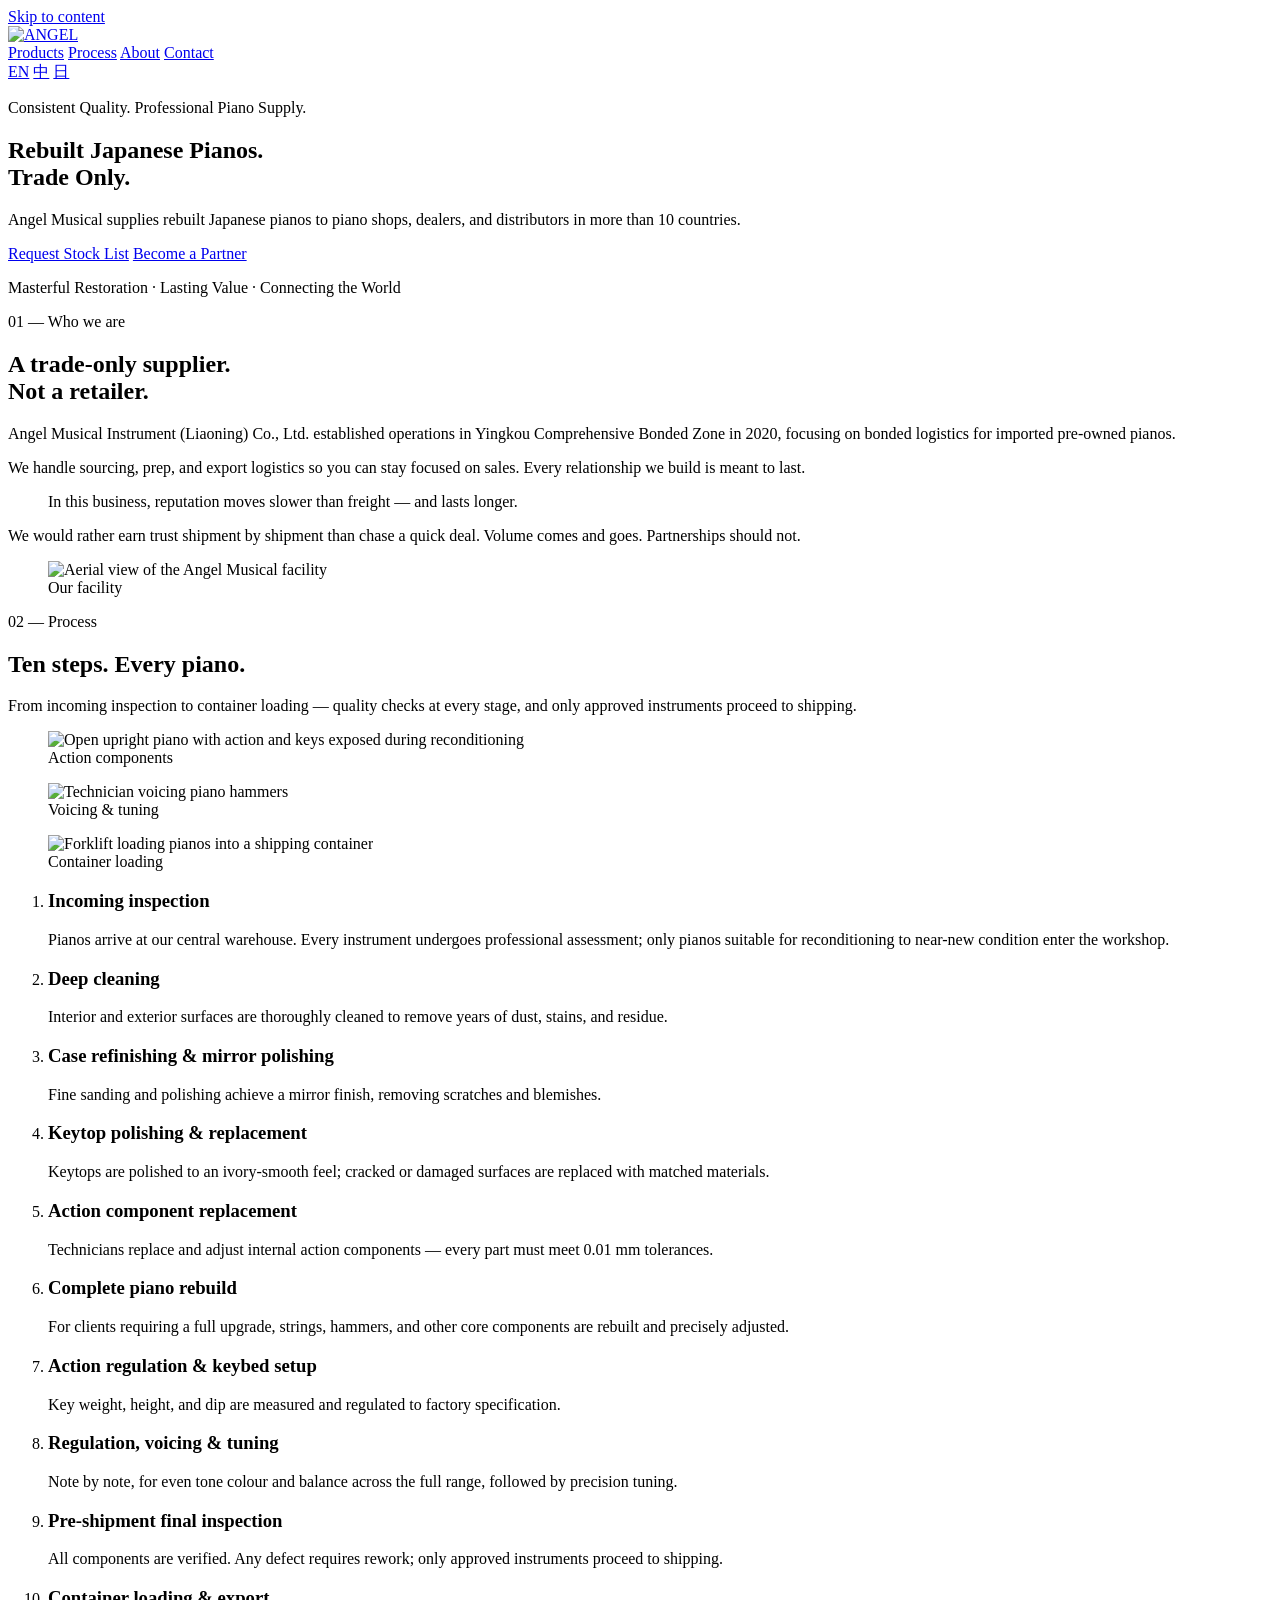
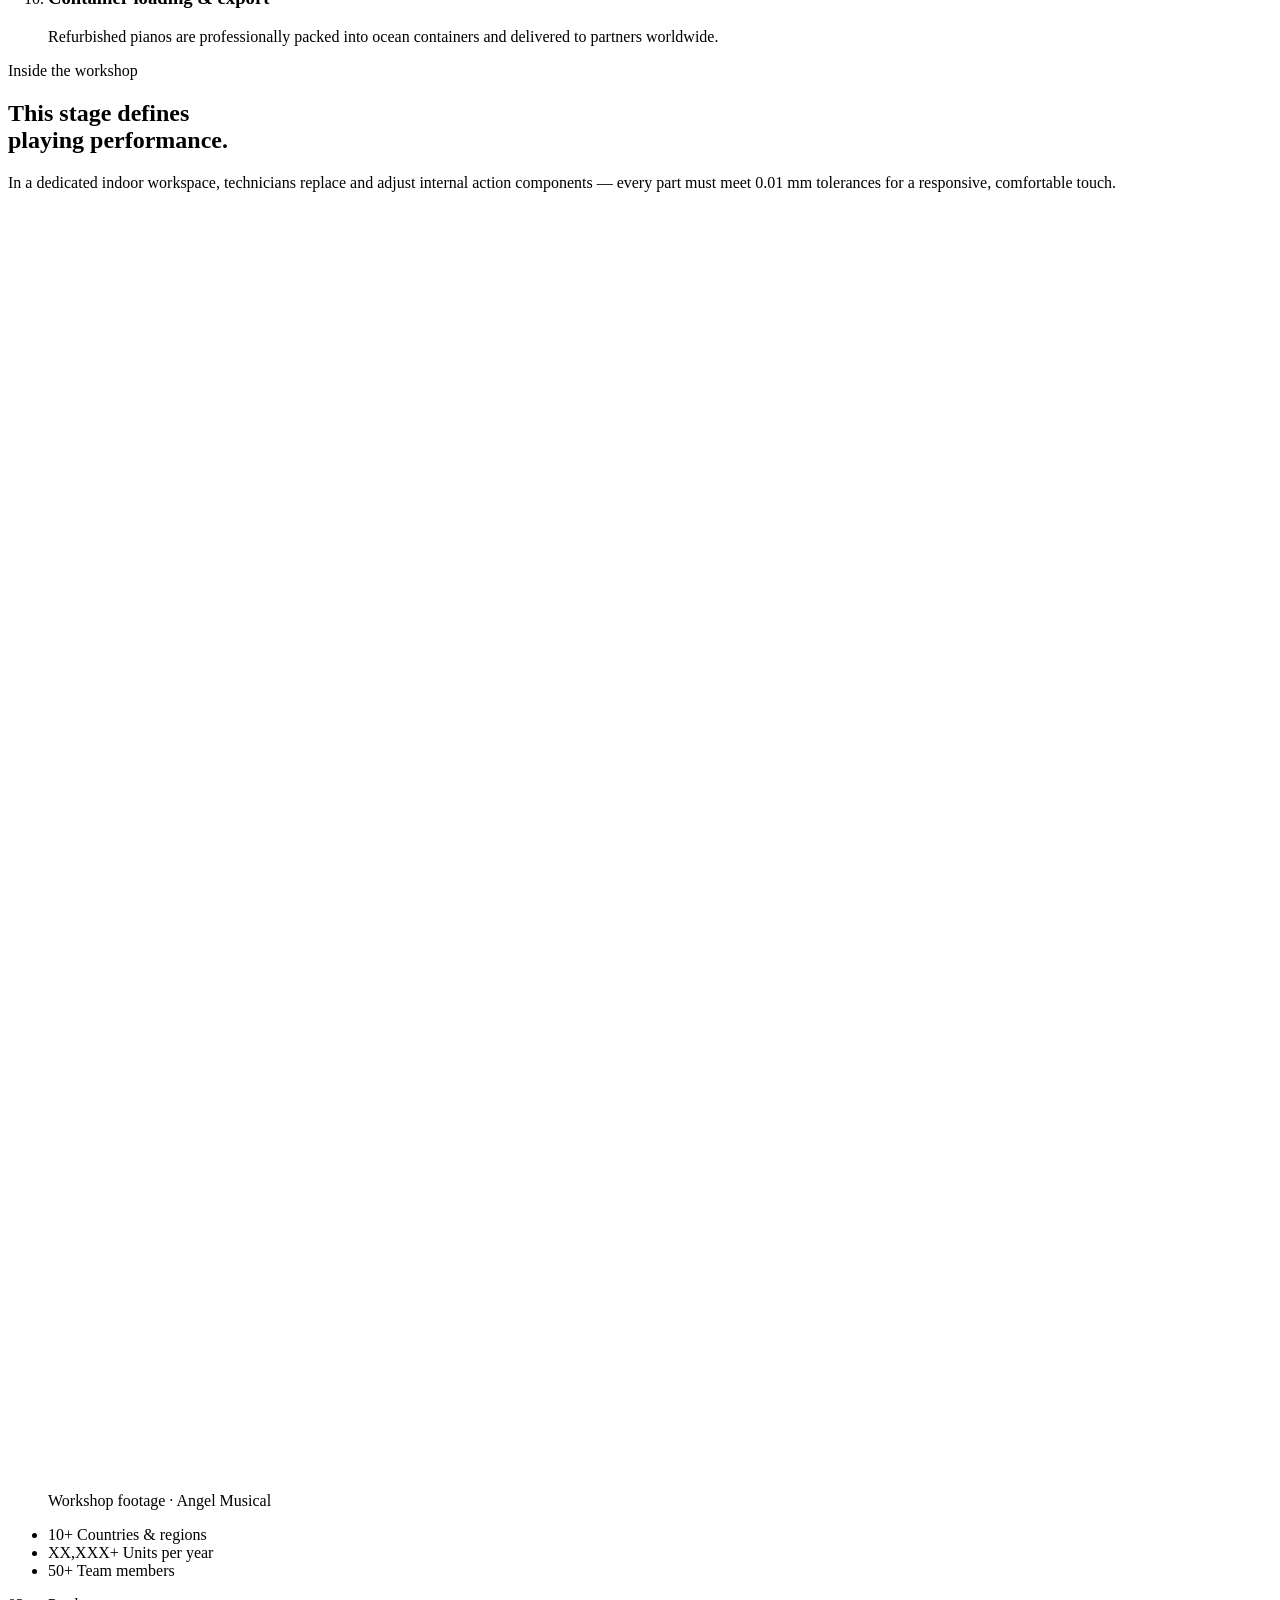
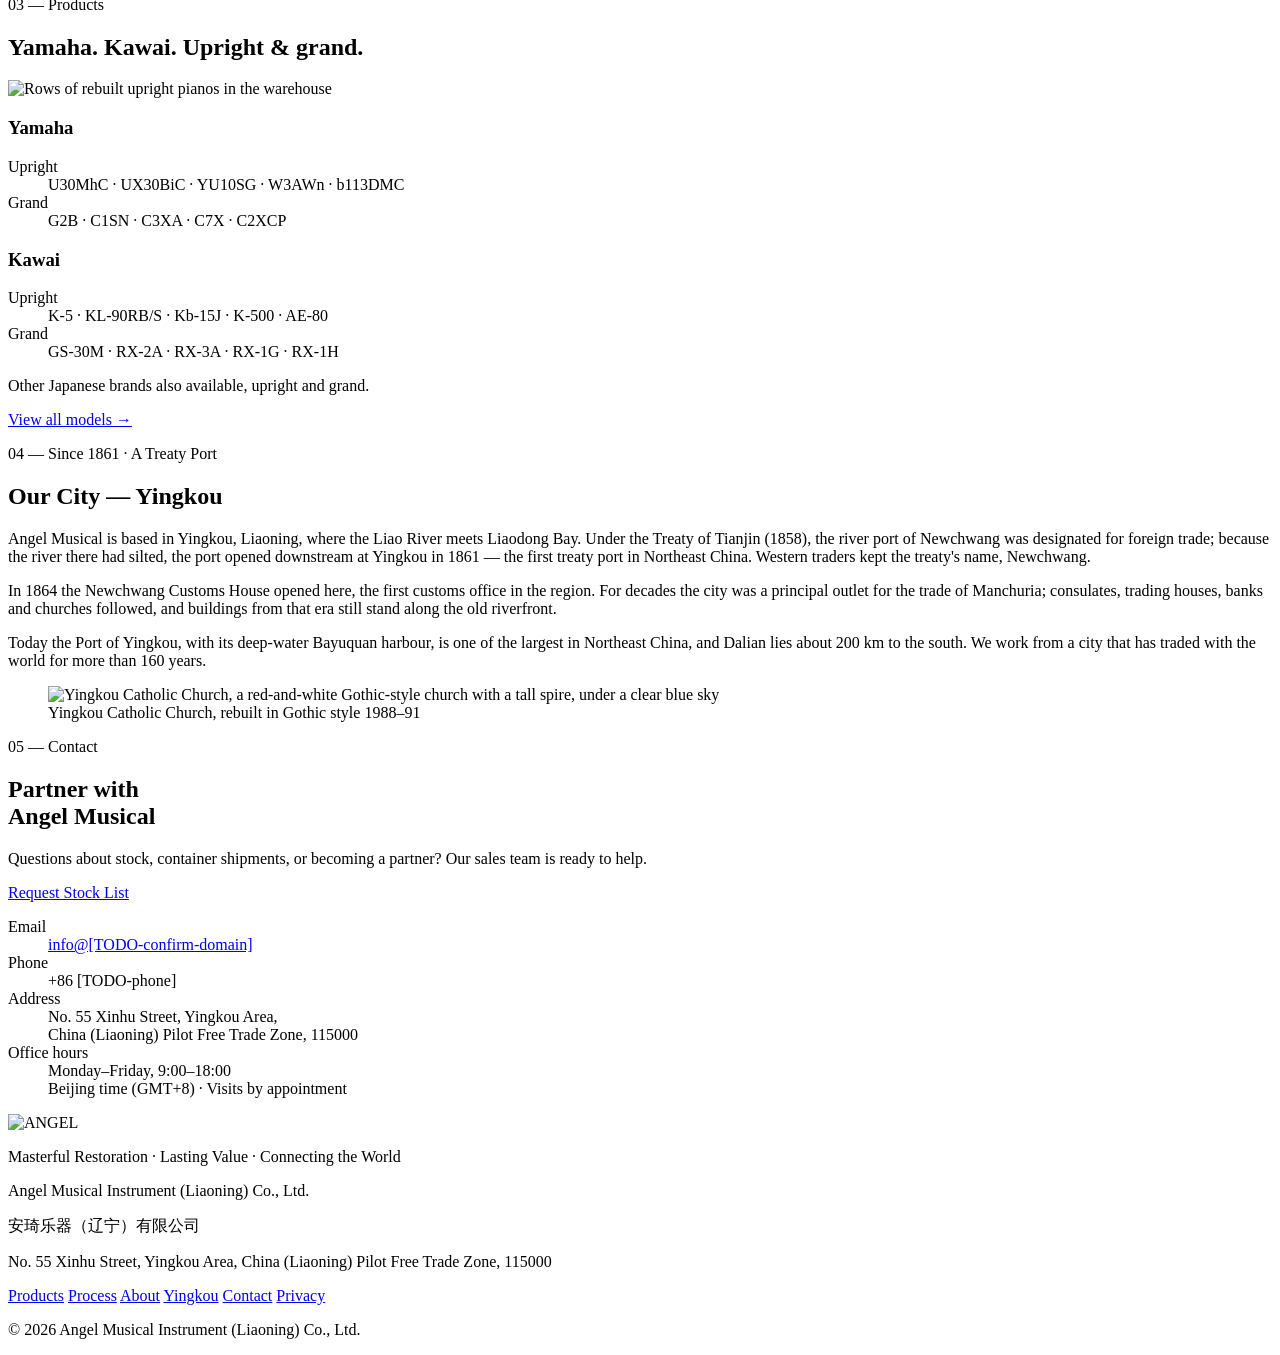
==== index.html @ c71ac6ab "Add files via upload" ====
<!doctype html>
<!--
  =====================================================================
  Angel Musical 首页原型（index.html）
  ---------------------------------------------------------------------
  这是网站的"骨架"：只负责内容和结构（标题、段落、图片、链接）。
  所有"长什么样"（颜色、字体、间距、排版）都写在 css/style.css 里。
  阅读顺序：从上到下 = 页面从上到下。
  每个大区块都用 <section> 包起来，并配有中文注释说明用途。

  ★ 标有 TODO 的地方是"待确认信息"，上线前必须替换成真实内容。
  =====================================================================
-->
<html lang="en">
<head>
  <!-- 字符编码：UTF-8 让中文、日文、英文都能正常显示 -->
  <meta charset="utf-8">
  <!-- 让手机按设备宽度显示页面，而不是缩小成电脑版 -->
  <meta name="viewport" content="width=device-width, initial-scale=1">

  <!-- 浏览器标签页标题 + 搜索引擎显示的标题 -->
  <title>Angel Musical — Rebuilt Japanese Pianos for the Trade</title>
  <!-- 搜索引擎结果里显示的简介（用的是现网站和资料表里的真实文案） -->
  <meta name="description" content="Angel Musical supplies rebuilt Japanese pianos to piano shops, dealers, and distributors in more than 10 countries. Trade only.">

  <!-- 网站小图标（浏览器标签页上的那个 A）。SVG 清晰，PNG 作为兼容备用 -->
  <link rel="icon" href="images/favicon.svg" type="image/svg+xml">
  <link rel="icon" href="images/favicon-32.png" sizes="32x32" type="image/png">
  <link rel="apple-touch-icon" href="images/apple-touch-icon.png">

  <!-- 预加载首屏要用的字体和大图，让首屏更快出现 -->
  <link rel="preload" href="fonts/cinzel-latin.woff2" as="font" type="font/woff2" crossorigin>
  <link rel="preload" href="fonts/inter-latin.woff2" as="font" type="font/woff2" crossorigin>
  <link rel="preload" href="images/hero-factory.webp" as="image">

  <!-- 引入样式表：所有外观都在这里 -->
  <link rel="stylesheet" href="css/style.css">
</head>

<body>

  <!-- 无障碍"跳到正文"链接：用键盘 Tab 键时才会出现，方便视障用户 -->
  <a class="skip-link" href="#main">Skip to content</a>

  <!-- =================================================================
       1. 页头 Header：Logo + 导航 + 语言切换
       ================================================================= -->
  <header class="site-header">
    <div class="container header-inner">

      <!-- Logo：点击回到首页。页头和页脚用的是同一个文件，保证全站统一 -->
      <a class="brand" href="index.html" aria-label="Angel Musical — home">
        <img src="images/logo-angel-gold.svg" alt="ANGEL" width="161" height="30">
      </a>

      <!-- 主导航：# 开头的链接会跳到本页对应的区块 -->
      <nav class="main-nav" aria-label="Main">
        <a href="#brands">Products</a>
        <a href="#process">Process</a>
        <a href="#about">About</a>
        <a href="#contact">Contact</a>
      </nav>

      <!-- 语言切换（目前只是占位链接）
           TODO：做好中文版、日文版页面后，把 href 改成 zh/index.html、ja/index.html -->
      <div class="lang-switch" aria-label="Language">
        <a href="#" aria-current="true">EN</a>
        <a href="#" lang="zh">中</a>
        <a href="#" lang="ja">日</a>
      </div>

    </div>
  </header>

  <!-- main：页面的主要内容都在这里面 -->
  <main id="main">

    <!-- ===============================================================
         2. 首屏 Hero：大图 + 主标题 + 两个按钮
         背景大图在 CSS 里设置（.hero），这里只放文字
         =============================================================== -->
    <section class="hero">
      <div class="container hero-inner">
        <!-- 小标题（资料表首页文案） -->
        <p class="eyebrow">Consistent Quality. Professional Piano Supply.</p>

        <!-- 主标题：整页唯一的 h1，搜索引擎最看重 -->
        <h1 class="hero-title">Rebuilt Japanese Pianos.<br>Trade Only.</h1>

        <!-- 副标题（现网站 About 页文案） -->
        <p class="hero-lead">
          Angel Musical supplies rebuilt Japanese pianos to piano shops, dealers,
          and distributors in more than 10 countries.
        </p>

        <!-- 两个按钮：都跳到页面底部的联系区 -->
        <div class="button-row">
          <a class="btn btn-gold" href="#contact">Request Stock List</a>
          <a class="btn btn-ghost" href="#contact">Become a Partner</a>
        </div>
      </div>
    </section>

    <!-- ===============================================================
         3. 品牌口号带 Tagline band（资料表里的公司口号）
         =============================================================== -->
    <section class="tagline-band" aria-label="Company slogan">
      <div class="container">
        <p>Masterful Restoration <span aria-hidden="true">·</span> Lasting Value <span aria-hidden="true">·</span> Connecting the World</p>
      </div>
    </section>

    <!-- ===============================================================
         4. 关于我们 Who we are（文案全部来自现网站 About 页）
         左边：编号 + 大标题；右边：正文
         =============================================================== -->
    <section class="section section-light" id="about">
      <div class="container grid-2">

        <div class="section-head">
          <p class="section-no">01 — Who we are</p>
          <h2 class="section-title">A trade-only supplier.<br>Not a retailer.</h2>
        </div>

        <div class="prose">
          <p>
            Angel Musical Instrument (Liaoning) Co., Ltd. established operations in
            Yingkou Comprehensive Bonded Zone in 2020, focusing on bonded logistics
            for imported pre-owned pianos.
          </p>
          <p>
            We handle sourcing, prep, and export logistics so you can stay focused on sales.
            Every relationship we build is meant to last.
          </p>

          <!-- 引言：用细金线和衬线字体突出公司理念 -->
          <blockquote class="quote">
            <p>In this business, reputation moves slower than freight — and lasts longer.</p>
          </blockquote>

          <p>
            We would rather earn trust shipment by shipment than chase a quick deal.
            Volume comes and goes. Partnerships should not.
          </p>
        </div>

      </div>

      <!-- 厂区航拍照片（公司自己拍摄）。宽幅 21:9，放在关于我们的下方 -->
      <div class="container">
        <figure class="wide-photo">
          <img src="images/about-facility.webp" alt="Aerial view of the Angel Musical facility" width="1600" height="686" loading="lazy">
          <!-- TODO：请确认这张航拍是否就是营口自贸区的厂区；确认后可把说明改成 "Our facility, Yingkou" -->
          <figcaption>Our facility</figcaption>
        </figure>
      </div>
    </section>

    <!-- ===============================================================
         5. 十道工序 The 10-step process（文案来自现网站 Services 页）
         上面 3 张工艺照片，下面是编号列表 <ol>
         =============================================================== -->
    <section class="section section-light section-border" id="process">
      <div class="container">

        <div class="section-head section-head-wide">
          <p class="section-no">02 — Process</p>
          <h2 class="section-title">Ten steps. Every piano.</h2>
          <p class="section-intro">
            From incoming inspection to container loading — quality checks at every stage,
            and only approved instruments proceed to shipping.
          </p>
        </div>

        <!-- 三张真实工艺照片。loading="lazy" = 滚动到附近才加载，省流量 -->
        <div class="photo-row">
          <figure>
            <img src="images/process-action.webp" alt="Open upright piano with action and keys exposed during reconditioning" width="1000" height="750" loading="lazy">
            <figcaption>Action components</figcaption>
          </figure>
          <figure>
            <img src="images/process-voicing.webp" alt="Technician voicing piano hammers" width="1000" height="667" loading="lazy">
            <figcaption>Voicing &amp; tuning</figcaption>
          </figure>
          <figure>
            <img src="images/process-export.webp" alt="Forklift loading pianos into a shipping container" width="1000" height="750" loading="lazy">
            <figcaption>Container loading</figcaption>
          </figure>
        </div>

        <!-- 编号列表：<ol> 是"有序列表"，编号样式由 CSS 控制（I、II、III…） -->
        <ol class="steps">
          <li>
            <!-- TODO：现网站写"每年处理 5,000+ 台"，首页又写"年出口 10,000+ 台"，
                 数字未确认，这里暂时不写具体数字 -->
            <h3>Incoming inspection</h3>
            <p>Pianos arrive at our central warehouse. Every instrument undergoes professional assessment; only pianos suitable for reconditioning to near-new condition enter the workshop.</p>
          </li>
          <li>
            <h3>Deep cleaning</h3>
            <p>Interior and exterior surfaces are thoroughly cleaned to remove years of dust, stains, and residue.</p>
          </li>
          <li>
            <h3>Case refinishing &amp; mirror polishing</h3>
            <p>Fine sanding and polishing achieve a mirror finish, removing scratches and blemishes.</p>
          </li>
          <li>
            <h3>Keytop polishing &amp; replacement</h3>
            <p>Keytops are polished to an ivory-smooth feel; cracked or damaged surfaces are replaced with matched materials.</p>
          </li>
          <li>
            <h3>Action component replacement</h3>
            <p>Technicians replace and adjust internal action components — every part must meet 0.01&nbsp;mm tolerances.</p>
          </li>
          <li>
            <h3>Complete piano rebuild</h3>
            <p>For clients requiring a full upgrade, strings, hammers, and other core components are rebuilt and precisely adjusted.</p>
          </li>
          <li>
            <h3>Action regulation &amp; keybed setup</h3>
            <p>Key weight, height, and dip are measured and regulated to factory specification.</p>
          </li>
          <li>
            <h3>Regulation, voicing &amp; tuning</h3>
            <p>Note by note, for even tone colour and balance across the full range, followed by precision tuning.</p>
          </li>
          <li>
            <h3>Pre-shipment final inspection</h3>
            <p>All components are verified. Any defect requires rework; only approved instruments proceed to shipping.</p>
          </li>
          <li>
            <!-- TODO：出货港口未确认。现网站写"大连、丹东"，资料表写"东京、千叶、横滨"。
                 确认后可补一句：We ship mainly from ___ ports. -->
            <h3>Container loading &amp; export</h3>
            <p>Refurbished pianos are professionally packed into ocean containers and delivered to partners worldwide.</p>
          </li>
        </ol>

      </div>
    </section>

    <!-- ===============================================================
         5b. 工艺视频带 Craft video（公司自己拍摄的车间视频，已去除全部声音）
         左边文字、右边竖版视频。
         - muted：静音（浏览器只允许静音视频自动播放）
         - loop：循环播放
         - playsinline：在 iPhone 上不自动全屏
         - poster：视频加载前 / 不播放时显示的封面图
         - preload="none"：先不下载视频，等滚动到附近时由 js/craft-video.js 再加载（省流量）
         如果访客的系统设置了"减少动态效果"，视频不会自动播放，只显示封面和播放按钮。
         =============================================================== -->
    <section class="section section-dark craft" aria-label="Inside the workshop">
      <div class="container craft-grid">

        <div class="craft-text">
          <p class="section-no">Inside the workshop</p>
          <h2 class="section-title">This stage defines<br>playing performance.</h2>
          <p class="section-intro">
            In a dedicated indoor workspace, technicians replace and adjust internal action
            components — every part must meet 0.01&nbsp;mm tolerances for a responsive,
            comfortable touch.
          </p>
        </div>

        <figure class="craft-media">
          <video class="craft-video" muted loop playsinline preload="none"
                 poster="images/craft-poster.webp" width="720" height="1280"
                 aria-label="Workshop footage: open upright pianos and a technician at work">
            <!-- 两种格式：浏览器会自动选第一个它支持的。WebM 更小，MP4 兼容性最好 -->
            <source data-src="video/craft-loop.webm" type="video/webm">
            <source data-src="video/craft-loop.mp4" type="video/mp4">
          </video>
          <figcaption>Workshop footage · Angel Musical</figcaption>
        </figure>

      </div>
    </section>

    <!-- ===============================================================
         6. 数据 Numbers（深色背景）
         =============================================================== -->
    <section class="section section-dark numbers" aria-label="Company scale">
      <div class="container">
        <ul class="stats">
          <li>
            <span class="stat-value">10+</span>
            <span class="stat-label">Countries &amp; regions</span>
          </li>
          <li>
            <!-- TODO：年出货量未确认（现网站首页 10,000+，Services 页和资料表 5,000+）。
                 确认后把 XX,XXX+ 改成真实数字，并把下面一行的标签改准确
                 （"出口量"还是"处理量"） -->
            <span class="stat-value stat-todo">XX,XXX+</span>
            <span class="stat-label">Units per year</span>
          </li>
          <li>
            <span class="stat-value">50+</span>
            <span class="stat-label">Team members</span>
          </li>
        </ul>
      </div>
    </section>

    <!-- ===============================================================
         7. 品牌 Brands（型号来自现网站 Products 页）
         左：照片；右：两个品牌卡片
         =============================================================== -->
    <section class="section section-light" id="brands">
      <div class="container">

        <div class="section-head section-head-wide">
          <p class="section-no">03 — Products</p>
          <h2 class="section-title">Yamaha. Kawai. Upright &amp; grand.</h2>
        </div>

        <div class="brands-grid">
          <img class="brands-photo" src="images/brands-uprights.webp" alt="Rows of rebuilt upright pianos in the warehouse" width="960" height="1125" loading="lazy">

          <div class="brand-cards">
            <!-- 一个品牌 = 一张卡片 <article> -->
            <article class="brand-card">
              <h3>Yamaha</h3>
              <dl>
                <dt>Upright</dt><dd><span>U30MhC&nbsp;·</span> <span>UX30BiC&nbsp;·</span> <span>YU10SG&nbsp;·</span> <span>W3AWn&nbsp;·</span> <span>b113DMC</span></dd>
                <dt>Grand</dt><dd><span>G2B&nbsp;·</span> <span>C1SN&nbsp;·</span> <span>C3XA&nbsp;·</span> <span>C7X&nbsp;·</span> <span>C2XCP</span></dd>
              </dl>
            </article>

            <article class="brand-card">
              <h3>Kawai</h3>
              <dl>
                <dt>Upright</dt><dd><span>K-5&nbsp;·</span> <span>KL-90RB/S&nbsp;·</span> <span>Kb-15J&nbsp;·</span> <span>K-500&nbsp;·</span> <span>AE-80</span></dd>
                <dt>Grand</dt><dd><span>GS-30M&nbsp;·</span> <span>RX-2A&nbsp;·</span> <span>RX-3A&nbsp;·</span> <span>RX-1G&nbsp;·</span> <span>RX-1H</span></dd>
              </dl>
            </article>

            <p class="brands-note">Other Japanese brands also available, upright and grand.</p>

            <!-- TODO：产品页还没做，做好后链接到 products.html -->
            <a class="text-link" href="products.html">View all models <span aria-hidden="true">→</span></a>
          </div>
        </div>

      </div>
    </section>

    <!-- ===============================================================
         7b. 我们的城市 Our City — Yingkou（营口）
         介绍公司所在城市的历史：1861 年开埠、东北第一个通商口岸、牛庄海关。
         所有日期和事实均已核对（来源见报告）。
         左边：编号 + 标题 + 正文；右边：一张小的竖版照片（营口的教堂，公司自己拍摄）
         =============================================================== -->
    <section class="section section-light section-border" id="yingkou">
      <div class="container city-grid">

        <div class="city-text">
          <p class="section-no">04 — Since 1861 · A Treaty Port</p>
          <h2 class="section-title">Our City — Yingkou</h2>

          <div class="prose city-prose">
            <p>
              Angel Musical is based in Yingkou, Liaoning, where the Liao River meets
              Liaodong Bay. Under the Treaty of Tianjin (1858), the river port of Newchwang
              was designated for foreign trade; because the river there had silted, the port
              opened downstream at Yingkou in 1861 — the first treaty port in Northeast China.
              Western traders kept the treaty's name, Newchwang.
            </p>
            <p>
              In 1864 the Newchwang Customs House opened here, the first customs office in the
              region. For decades the city was a principal outlet for the trade of Manchuria;
              consulates, trading houses, banks and churches followed, and buildings from that
              era still stand along the old riverfront.
            </p>
            <p>
              Today the Port of Yingkou, with its deep-water Bayuquan harbour, is one of the
              largest in Northeast China, and Dalian lies about 200&nbsp;km to the south.
              We work from a city that has traded with the world for more than 160 years.
            </p>
          </div>
        </div>

        <!-- 小图：营口天主教堂（站前区八田地里16号，营口国际酒店附近）。
             1988年8月动工、1991年10月祝圣的仿哥特式重建教堂（来源见报告）。
             现在的主保名称（如“耶稣圣诞堂”）未能从可靠来源确认，所以图注不写。
             width/height 写真实尺寸，浏览器可以提前留好位置，页面不会跳动 -->
        <figure class="city-photo">
          <img src="images/yingkou-church.webp"
               alt="Yingkou Catholic Church, a red-and-white Gothic-style church with a tall spire, under a clear blue sky"
               width="600" height="800" loading="lazy">
          <figcaption>Yingkou Catholic Church, rebuilt in Gothic style 1988–91</figcaption>
        </figure>

      </div>
    </section>

    <!-- ===============================================================
         8. 联系 Contact（深色背景）
         =============================================================== -->
    <section class="section section-dark contact" id="contact">
      <div class="container grid-2">

        <div class="section-head">
          <p class="section-no">05 — Contact</p>
          <h2 class="section-title">Partner with<br>Angel Musical</h2>
          <p class="section-intro">
            Questions about stock, container shipments, or becoming a partner?
            Our sales team is ready to help.
          </p>
          <!-- TODO：邮箱确认后，把 mailto: 后面的地址改成真实邮箱 -->
          <a class="btn btn-gold" href="mailto:info@example.com?subject=Stock%20list%20request">Request Stock List</a>
        </div>

        <!-- 联系方式列表：<dl> 是"名称—内容"成对的列表 -->
        <dl class="contact-list">
          <dt>Email</dt>
          <!-- TODO：邮箱域名未确认（现网站 angelmusicaljp.com，资料表 angelmusical.com） -->
          <dd><a class="todo" href="mailto:info@example.com">info@[TODO-confirm-domain]</a></dd>

          <dt>Phone</dt>
          <!-- TODO：现网站电话是假号码（000-000000000 / +8612345678911），请提供真实号码 -->
          <dd><span class="todo">+86 [TODO-phone]</span></dd>

          <dt>Address</dt>
          <dd>No. 55 Xinhu Street, Yingkou Area,<br>China (Liaoning) Pilot Free Trade Zone, 115000</dd>

          <dt>Office hours</dt>
          <dd>Monday–Friday, 9:00–18:00<br>Beijing time (GMT+8) · Visits by appointment</dd>
        </dl>

      </div>
    </section>

  </main>

  <!-- =================================================================
       9. 页脚 Footer：Logo（与页头同一文件）+ 公司名 + 地址 + 版权
       ================================================================= -->
  <footer class="site-footer">
    <div class="container footer-inner">
      <div class="footer-brand">
        <img src="images/logo-angel-gold.svg" alt="ANGEL" width="161" height="30" loading="lazy">
        <p class="footer-tagline">Masterful Restoration · Lasting Value · Connecting the World</p>
      </div>

      <div class="footer-company">
        <p>Angel Musical Instrument (Liaoning) Co., Ltd.</p>
        <p lang="zh">安琦乐器（辽宁）有限公司</p>
        <p>No. 55 Xinhu Street, Yingkou Area, China (Liaoning) Pilot Free Trade Zone, 115000</p>
      </div>

      <nav class="footer-nav" aria-label="Footer">
        <a href="#brands">Products</a>
        <a href="#process">Process</a>
        <a href="#about">About</a>
        <a href="#yingkou">Yingkou</a>
        <a href="#contact">Contact</a>
        <!-- 隐私政策页沿用现网站的 privacy.html -->
        <a href="privacy.html">Privacy</a>
      </nav>
    </div>

    <div class="container footer-bottom">
      <p>© 2026 Angel Musical Instrument (Liaoning) Co., Ltd.</p>
    </div>
  </footer>

  <!-- 唯一的一段 JavaScript：只负责"滚动到视频附近时再加载并播放"。
       defer = 等页面内容加载完再运行，不拖慢首屏 -->
  <script src="js/craft-video.js" defer></script>
</body>
</html>
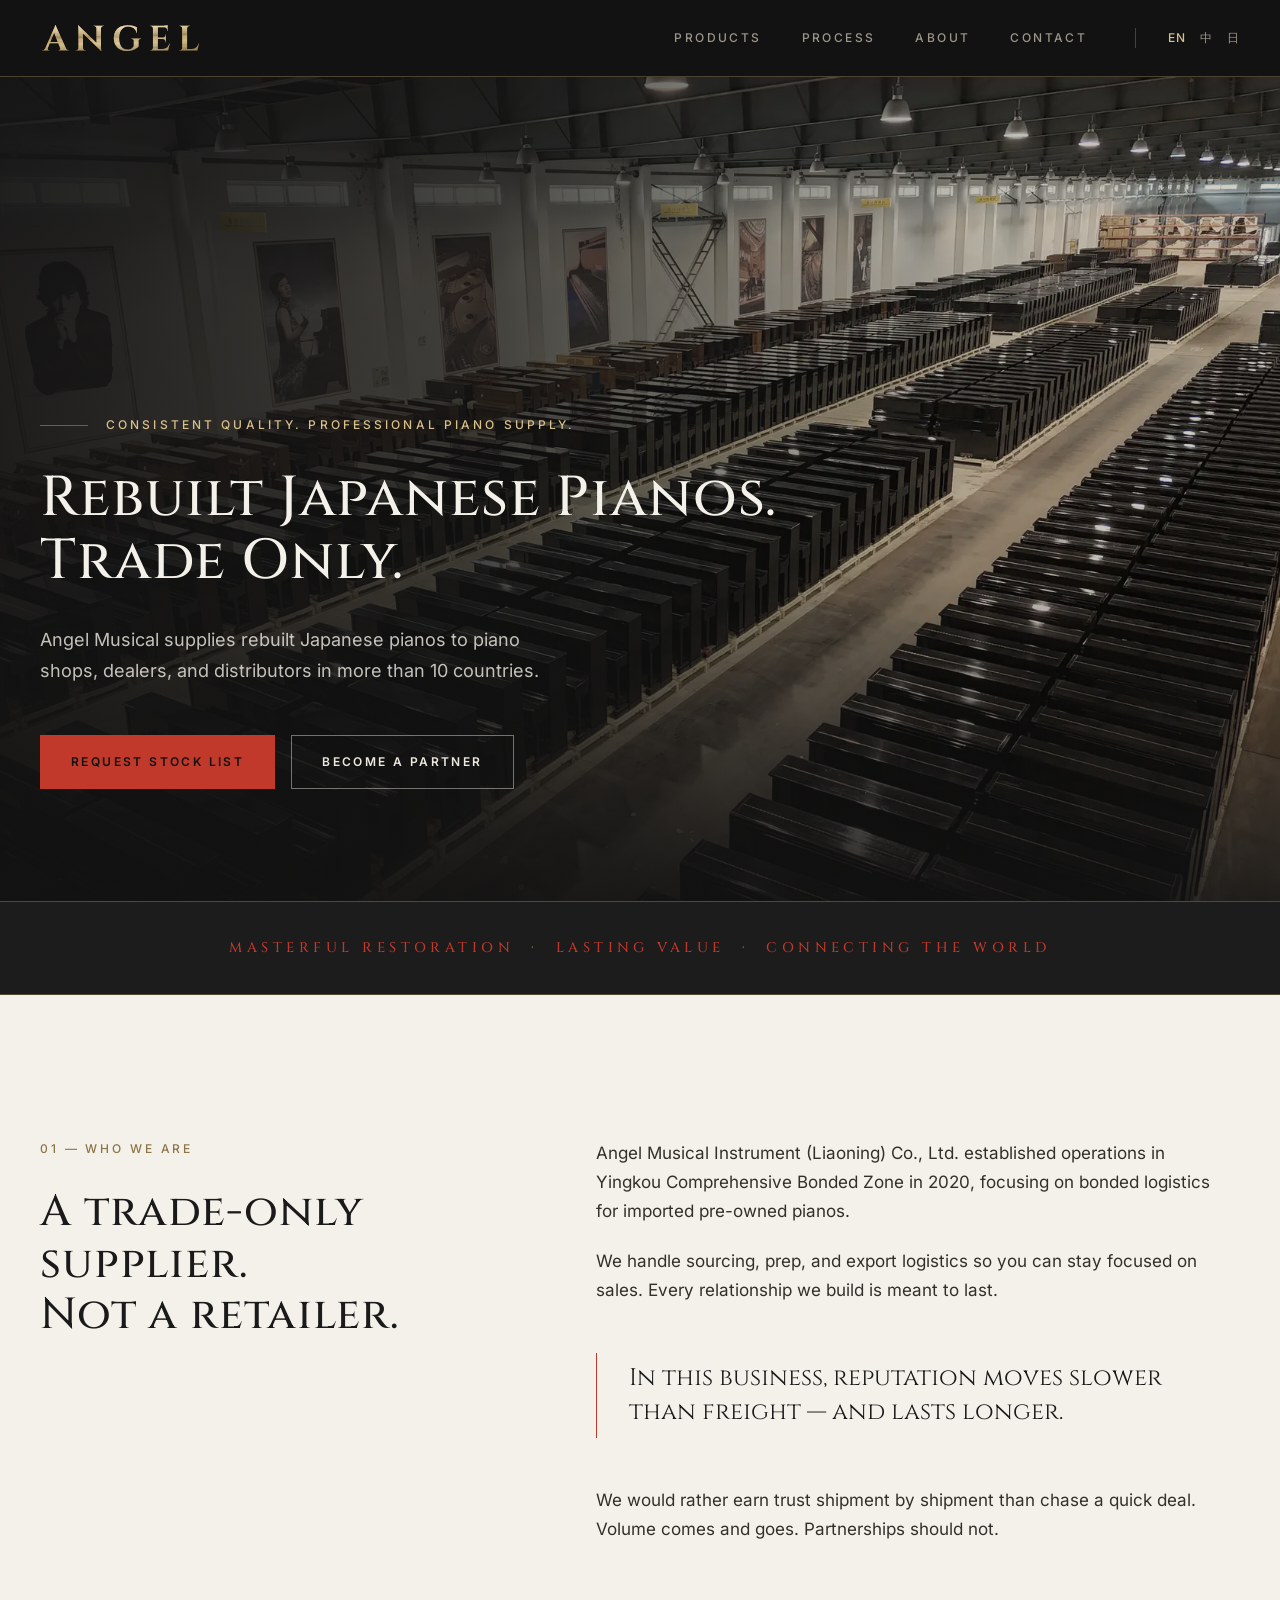
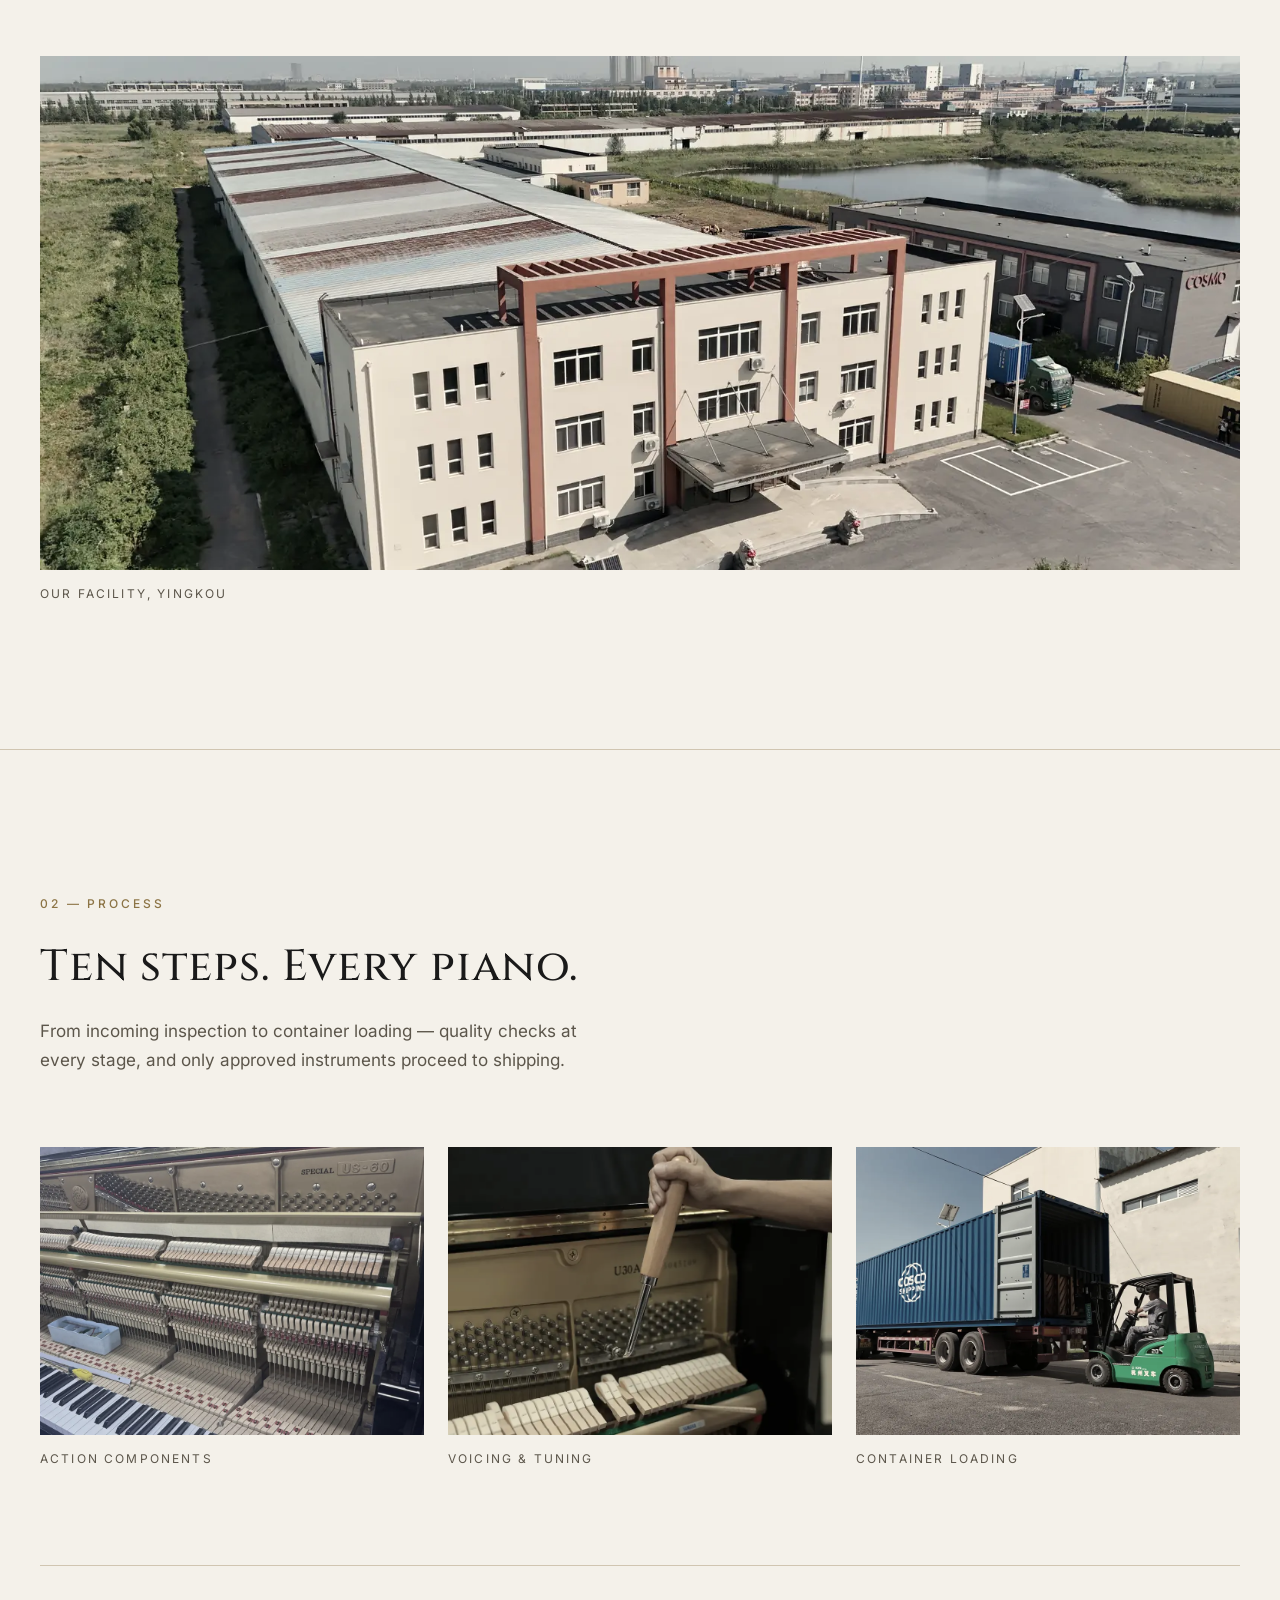
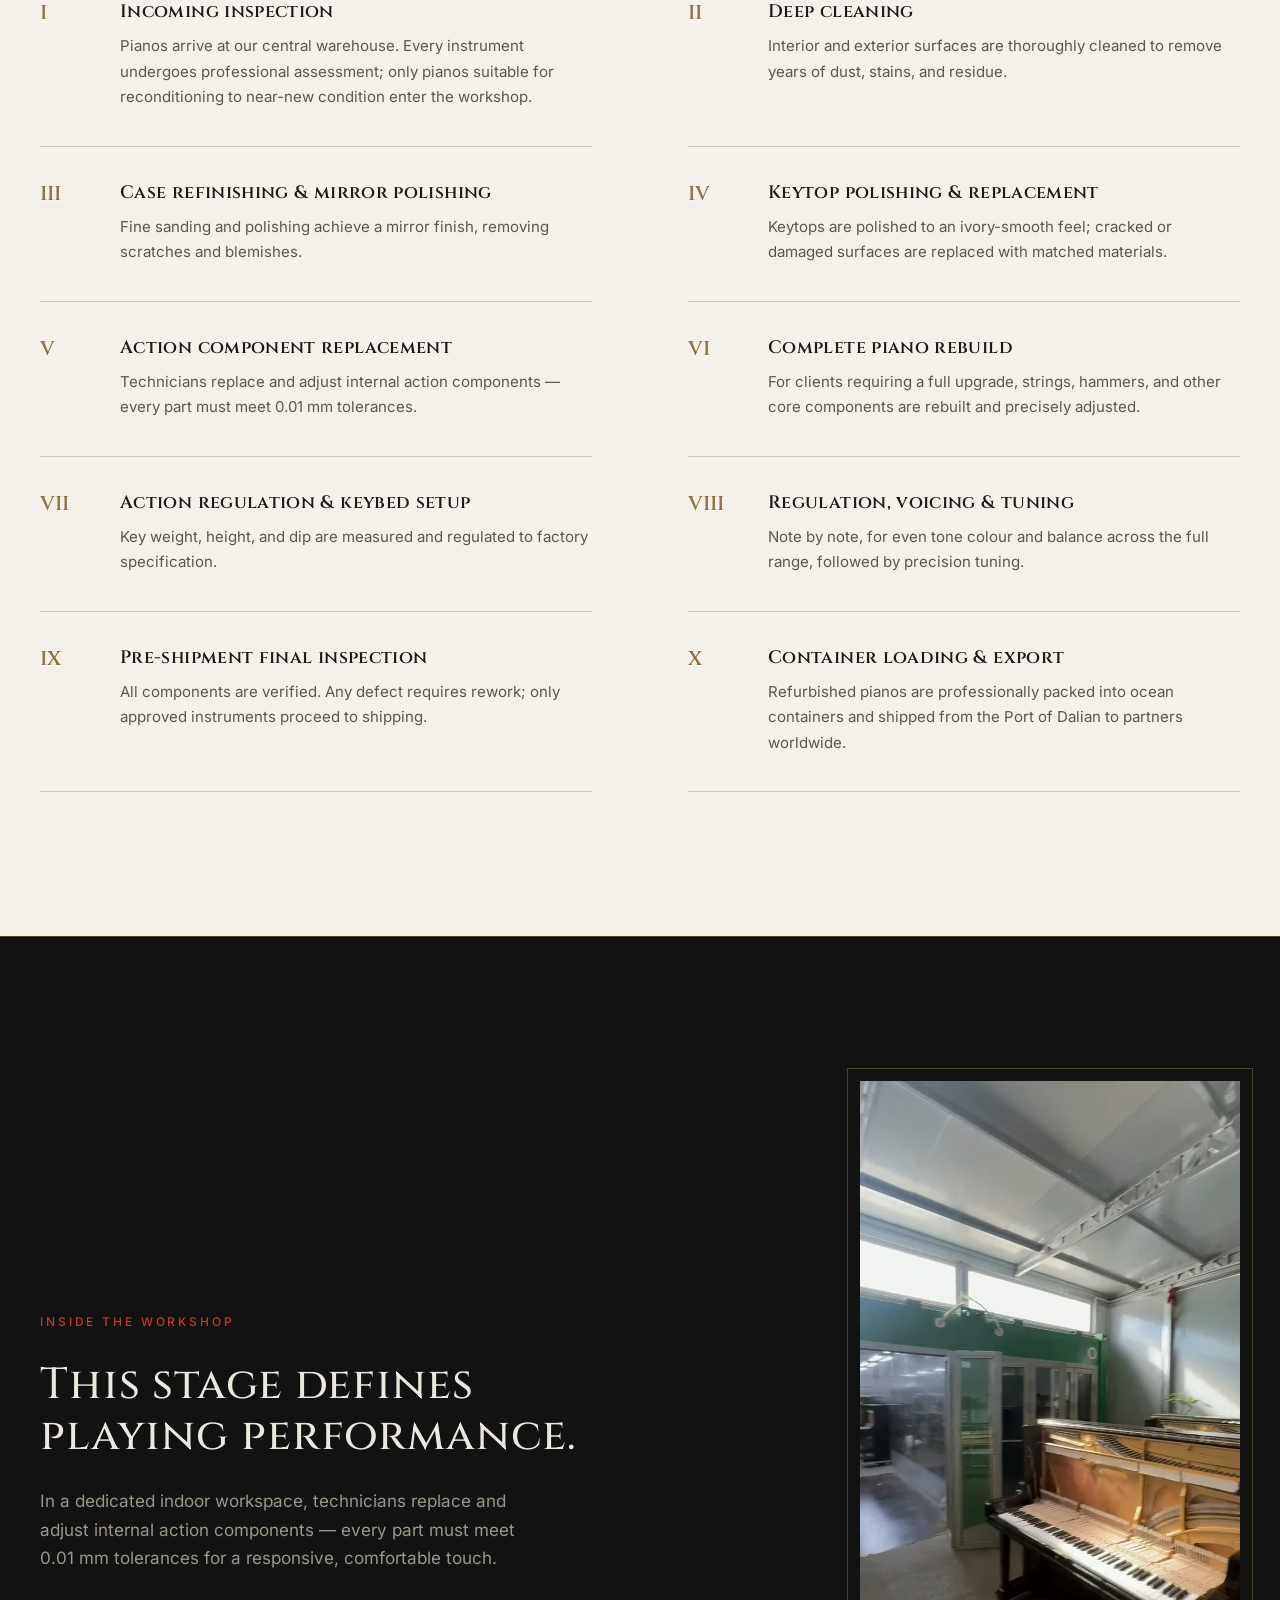
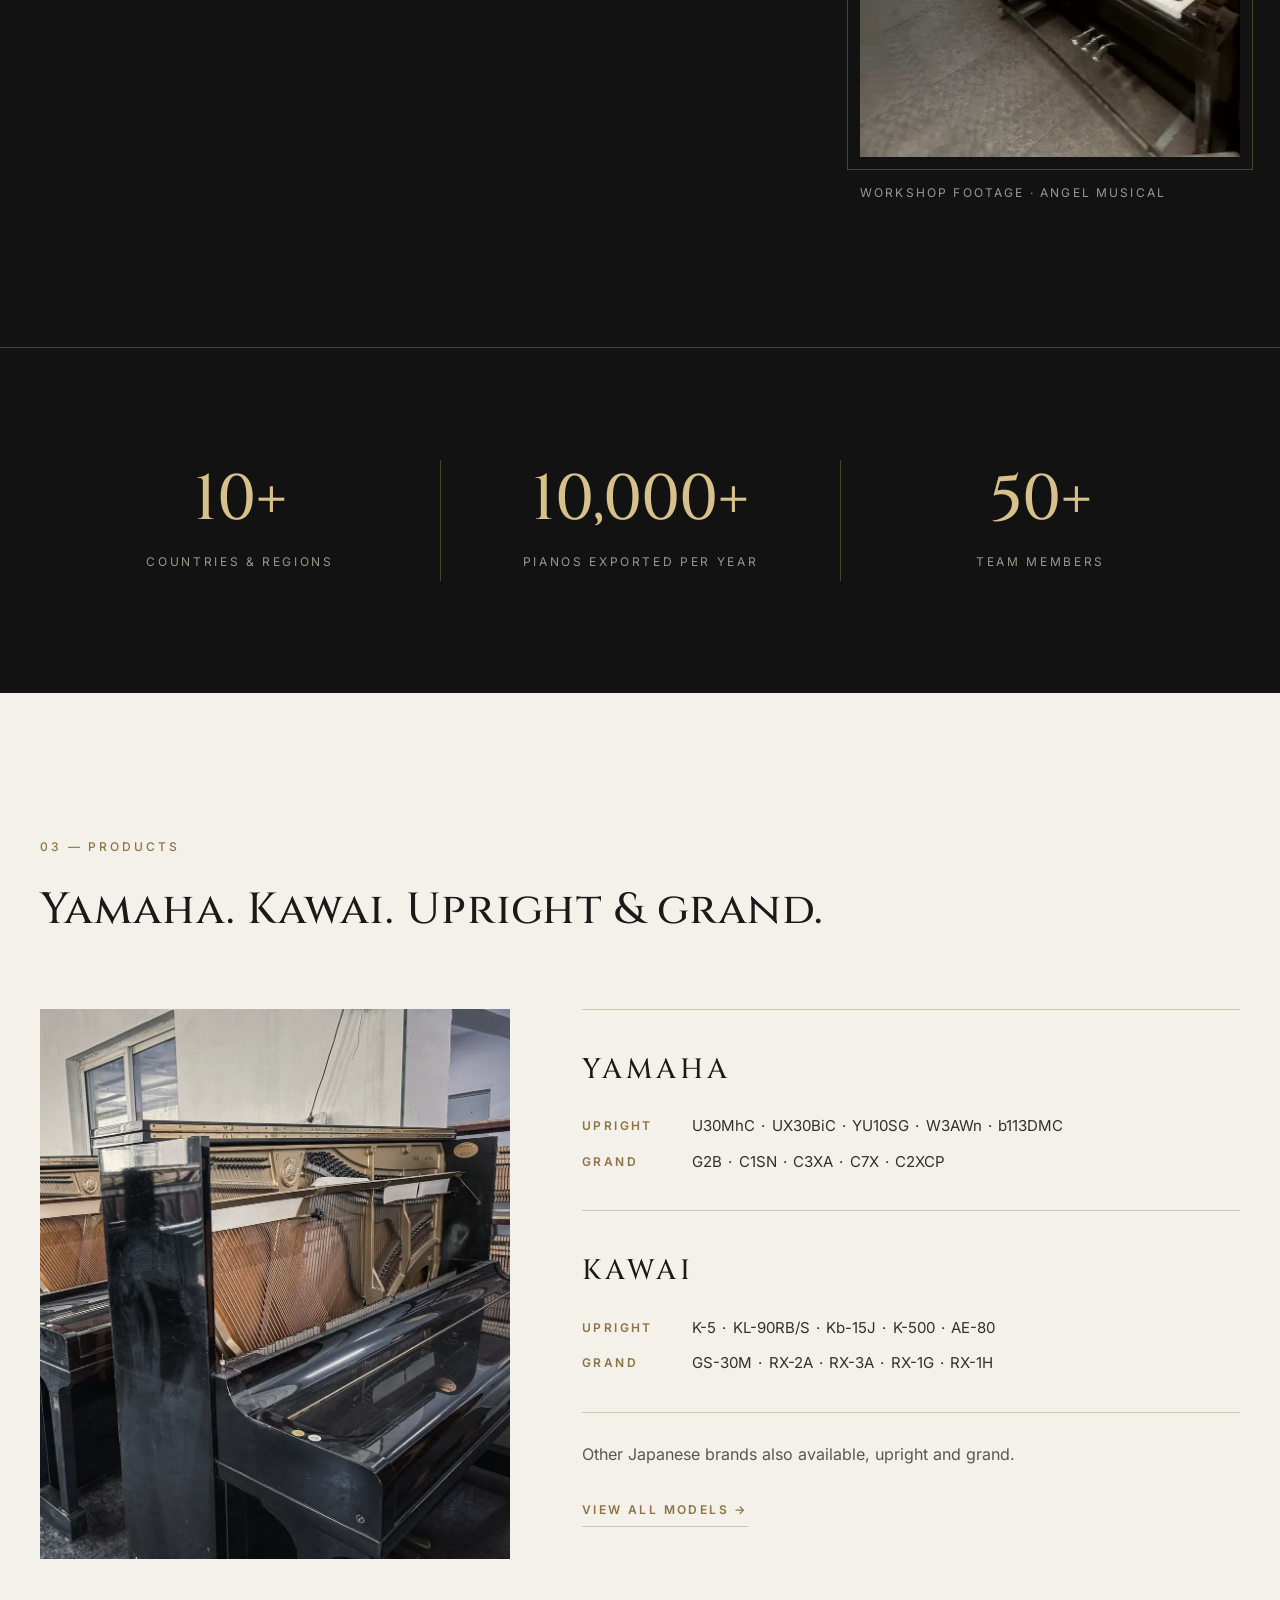
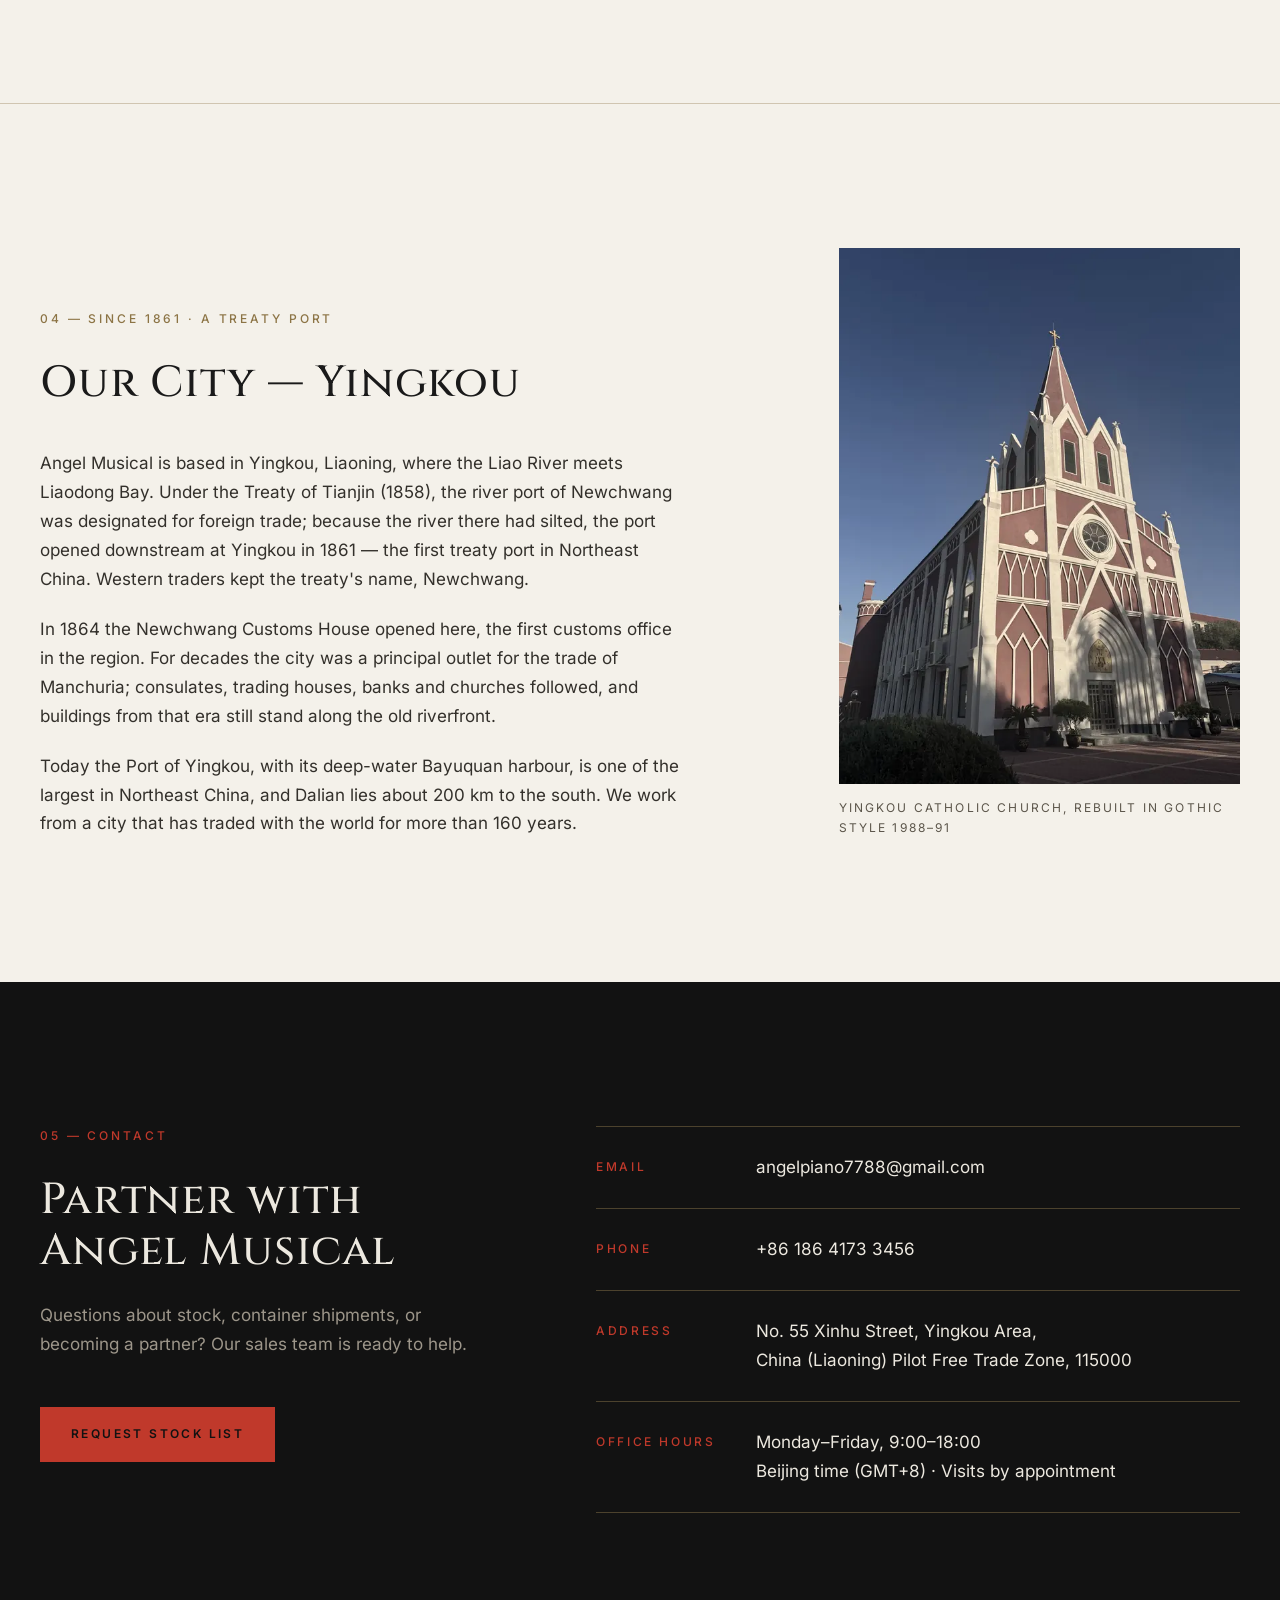
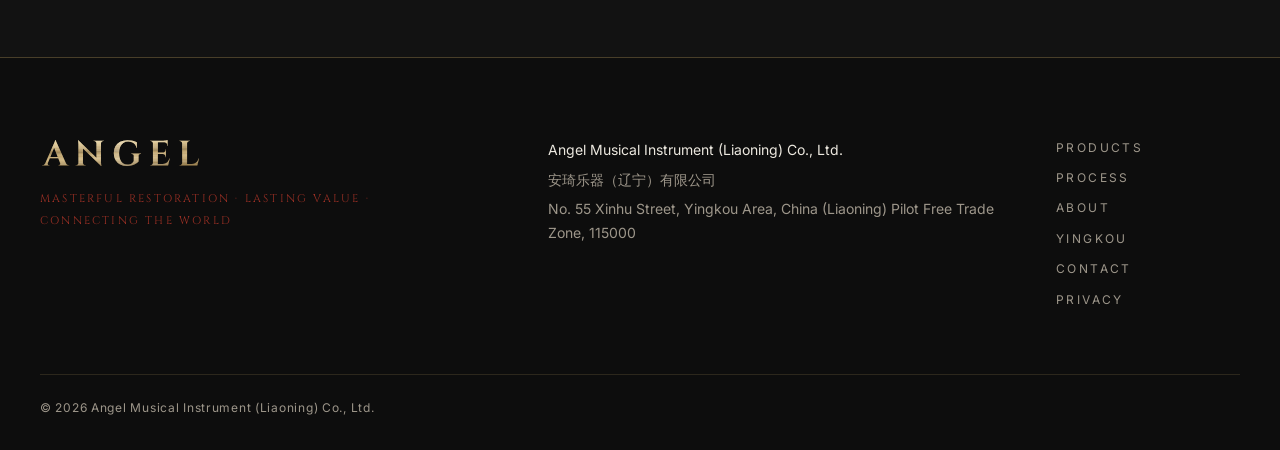
==== commit b766aa45: "Add files via upload Add phone, email, Dalian port" ====
--- a/index.html
+++ b/index.html
@@ -149,9 +149,8 @@
       <!-- 厂区航拍照片（公司自己拍摄）。宽幅 21:9，放在关于我们的下方 -->
       <div class="container">
         <figure class="wide-photo">
-          <img src="images/about-facility.webp" alt="Aerial view of the Angel Musical facility" width="1600" height="686" loading="lazy">
-          <!-- TODO：请确认这张航拍是否就是营口自贸区的厂区；确认后可把说明改成 "Our facility, Yingkou" -->
-          <figcaption>Our facility</figcaption>
+          <img src="images/about-facility.webp" alt="Aerial view of the Angel Musical facility in Yingkou" width="1600" height="686" loading="lazy">
+          <figcaption>Our facility, Yingkou</figcaption>
         </figure>
       </div>
     </section>
@@ -191,8 +190,6 @@
         <!-- 编号列表：<ol> 是"有序列表"，编号样式由 CSS 控制（I、II、III…） -->
         <ol class="steps">
           <li>
-            <!-- TODO：现网站写"每年处理 5,000+ 台"，首页又写"年出口 10,000+ 台"，
-                 数字未确认，这里暂时不写具体数字 -->
             <h3>Incoming inspection</h3>
             <p>Pianos arrive at our central warehouse. Every instrument undergoes professional assessment; only pianos suitable for reconditioning to near-new condition enter the workshop.</p>
           </li>
@@ -229,10 +226,8 @@
             <p>All components are verified. Any defect requires rework; only approved instruments proceed to shipping.</p>
           </li>
           <li>
-            <!-- TODO：出货港口未确认。现网站写"大连、丹东"，资料表写"东京、千叶、横滨"。
-                 确认后可补一句：We ship mainly from ___ ports. -->
             <h3>Container loading &amp; export</h3>
-            <p>Refurbished pianos are professionally packed into ocean containers and delivered to partners worldwide.</p>
+            <p>Refurbished pianos are professionally packed into ocean containers and shipped from the Port of Dalian to partners worldwide.</p>
           </li>
         </ol>
 
@@ -287,11 +282,8 @@
             <span class="stat-label">Countries &amp; regions</span>
           </li>
           <li>
-            <!-- TODO：年出货量未确认（现网站首页 10,000+，Services 页和资料表 5,000+）。
-                 确认后把 XX,XXX+ 改成真实数字，并把下面一行的标签改准确
-                 （"出口量"还是"处理量"） -->
-            <span class="stat-value stat-todo">XX,XXX+</span>
-            <span class="stat-label">Units per year</span>
+            <span class="stat-value">10,000+</span>
+            <span class="stat-label">Pianos exported per year</span>
           </li>
           <li>
             <span class="stat-value">50+</span>
@@ -407,18 +399,17 @@
             Our sales team is ready to help.
           </p>
           <!-- TODO：邮箱确认后，把 mailto: 后面的地址改成真实邮箱 -->
-          <a class="btn btn-gold" href="mailto:info@example.com?subject=Stock%20list%20request">Request Stock List</a>
+          <a class="btn btn-gold" href="mailto:angelpiano7788@gmail.com?subject=Stock%20list%20request">Request Stock List</a>
         </div>
 
         <!-- 联系方式列表：<dl> 是"名称—内容"成对的列表 -->
         <dl class="contact-list">
           <dt>Email</dt>
-          <!-- TODO：邮箱域名未确认（现网站 angelmusicaljp.com，资料表 angelmusical.com） -->
-          <dd><a class="todo" href="mailto:info@example.com">info@[TODO-confirm-domain]</a></dd>
+          <dd><a href="mailto:angelpiano7788@gmail.com">angelpiano7788@gmail.com</a></dd>
 
           <dt>Phone</dt>
-          <!-- TODO：现网站电话是假号码（000-000000000 / +8612345678911），请提供真实号码 -->
-          <dd><span class="todo">+86 [TODO-phone]</span></dd>
+          <!-- tel: 链接：手机上点一下就能直接拨号 -->
+          <dd><a href="tel:+8618641733456">+86 186 4173 3456</a></dd>
 
           <dt>Address</dt>
           <dd>No. 55 Xinhu Street, Yingkou Area,<br>China (Liaoning) Pilot Free Trade Zone, 115000</dd>
--- a/css/style.css
+++ b/css/style.css
@@ -0,0 +1,744 @@
+/* =====================================================================
+   Angel Musical 首页样式表（css/style.css）
+   ---------------------------------------------------------------------
+   本文件控制页面的"外观"。结构如下（从上到下）：
+     0. 字体文件（@font-face）
+     1. 设计变量（颜色、字体、间距）—— 想改配色，只改这里
+     2. 基础重置（让各浏览器表现一致）
+     3. 通用组件（容器、按钮、标题、区块）
+     4. 各区块样式（页头 → 首屏 → 口号 → 关于 → 工序 → 数据 → 品牌 → 联系 → 页脚）
+     5. 手机适配（@media，屏幕变窄时的调整）
+
+   小知识：
+   - 选择器 .xxx 表示"class 为 xxx 的元素"，对应 HTML 里的 class="xxx"
+   - rem 是相对单位，1rem = 根字号（默认 16px），方便整体缩放
+   - var(--xxx) 表示使用第 1 部分定义的变量
+   ===================================================================== */
+
+
+/* =====================================================================
+   0. 字体文件：自托管（字体文件放在 fonts/ 文件夹里）
+   ---------------------------------------------------------------------
+   为什么不用 Google Fonts 链接？
+   - 少连一个外部服务器，首屏更快（尤其在中国大陆，Google 常被屏蔽）
+   - 已裁剪为只含西文字符（约 23KB / 个），比完整字体小很多
+   - 两种字体都是 SIL OFL 开源授权，可免费商用（授权文件在 fonts/ 里）
+   font-display: swap = 字体没下载完时先用系统字体显示，不让文字空白
+   ===================================================================== */
+@font-face {
+  font-family: "Cinzel";
+  src: url("../fonts/cinzel-latin.woff2") format("woff2");
+  font-weight: 400 900;          /* 可变字体：一个文件包含 400–900 所有粗细 */
+  font-style: normal;
+  font-display: swap;
+}
+@font-face {
+  font-family: "Inter";
+  src: url("../fonts/inter-latin.woff2") format("woff2");
+  font-weight: 400 600;
+  font-style: normal;
+  font-display: swap;
+}
+
+
+/* =====================================================================
+   1. 设计变量（:root 表示整个页面都能用）
+   ===================================================================== */
+:root {
+  /* —— 颜色 —— */
+  --graphite:      #121212;   /* 主深色：石墨黑（页头、深色区块） */
+  --graphite-2:    #1C1C1C;   /* 次深色：稍亮一点，用于分层 */
+  --graphite-3:    #0D0D0D;   /* 最深：页脚 */
+  --paper:         #F4F1EA;   /* 主浅色：温暖的米白 */
+  --paper-2:       #ECE7DC;   /* 次浅色 */
+  --ink:           #1A1A1A;   /* 浅底上的正文颜色 */
+  --ink-muted:     #5C564B;   /* 浅底上的次要文字 */
+  --on-dark:       #ECE8DF;   /* 深底上的正文颜色 */
+  --on-dark-muted: #9D968A;   /* 深底上的次要文字 */
+
+  /* 钛金色：只做点缀（细线、编号、按钮），不大面积使用 */
+  --gold:          #C0392B;
+  --gold-light:    #D8C08A;
+  --gold-deep:     #8C7445;   /* 浅底上用更深的金，保证看得清 */
+  --rule-dark:     rgba(184, 154, 94, 0.35);   /* 深底上的金色细线 */
+  --rule-light:    rgba(140, 116, 69, 0.35);   /* 浅底上的金色细线 */
+
+  /* —— 字体 —— */
+  --font-display: "Cinzel", "Trajan Pro", Georgia, serif;          /* 标题：罗马碑刻体 */
+  --font-body:    "Inter", system-ui, -apple-system, "Segoe UI", Arial, sans-serif; /* 正文 */
+
+  /* —— 尺寸与间距 —— */
+  --container:   1200px;     /* 内容最大宽度 */
+  --gutter:      40px;       /* 左右留白 */
+  --section-y:   144px;      /* 区块上下留白（大量留白 = 克制、高级） */
+  --header-h:    76px;       /* 页头高度 */
+}
+
+
+/* =====================================================================
+   2. 基础重置
+   ===================================================================== */
+*,
+*::before,
+*::after { box-sizing: border-box; }   /* 宽度包含内边距和边框，算尺寸更直观 */
+
+html { scroll-behavior: smooth; }       /* 点击导航时平滑滚动 */
+/* 跳转到区块时，留出页头的高度，标题不会被页头挡住 */
+:target, section[id] { scroll-margin-top: var(--header-h); }
+
+body {
+  margin: 0;
+  background: var(--paper);
+  color: var(--ink);
+  font-family: var(--font-body);
+  font-size: 1rem;           /* 16px */
+  line-height: 1.7;          /* 行距稍大，更易读 */
+  -webkit-font-smoothing: antialiased;
+}
+
+img { display: block; max-width: 100%; height: auto; }   /* 图片不会撑破容器 */
+h1, h2, h3, p, figure, blockquote, dl, dd, ol, ul { margin: 0; }
+a { color: inherit; }
+
+/* "跳到正文"链接：平时藏起来，按 Tab 键聚焦时出现 */
+.skip-link {
+  position: absolute; left: 16px; top: -60px;
+  padding: 10px 16px; background: var(--gold); color: var(--graphite);
+  z-index: 100;
+}
+.skip-link:focus { top: 16px; }
+
+
+/* =====================================================================
+   3. 通用组件
+   ===================================================================== */
+
+/* 容器：限制内容宽度并居中，所有区块共用 */
+.container {
+  width: 100%;
+  max-width: calc(var(--container) + var(--gutter) * 2);
+  margin: 0 auto;
+  padding: 0 var(--gutter);
+}
+
+/* 区块：统一的上下留白 */
+.section { padding: var(--section-y) 0; }
+.section-light { background: var(--paper); color: var(--ink); }
+.section-dark  { background: var(--graphite); color: var(--on-dark); }
+.section-border { border-top: 1px solid var(--rule-light); }   /* 两个浅色区块之间加一条细金线 */
+
+/* 两栏网格：左 5 份、右 7 份（像一张 12 栏的格子纸） */
+.grid-2 {
+  display: grid;
+  grid-template-columns: 5fr 7fr;
+  gap: 96px;
+  align-items: start;
+}
+
+/* 区块编号小字，如 "01 — WHO WE ARE" */
+.section-no {
+  font-size: 0.75rem;
+  font-weight: 500;
+  letter-spacing: 0.24em;    /* 字母间距拉宽 = 庄重 */
+  text-transform: uppercase; /* 自动转大写 */
+  color: var(--gold-deep);
+  margin-bottom: 28px;
+}
+.section-dark .section-no { color: var(--gold); }
+
+/* 区块大标题：Cinzel 碑刻体 */
+.section-title {
+  font-family: var(--font-display);
+  font-weight: 500;
+  font-size: clamp(2rem, 3.4vw, 3rem);   /* clamp(最小, 随屏幕变化, 最大) */
+  line-height: 1.18;
+  letter-spacing: 0.02em;
+}
+.section-head-wide { max-width: 960px; margin-bottom: 72px; }
+.section-intro {
+  margin-top: 24px;
+  font-size: 1.0625rem;
+  color: var(--ink-muted);
+  max-width: 560px;
+}
+.section-dark .section-intro { color: var(--on-dark-muted); }
+
+/* 按钮：直角、细边框、宽字距 —— 克制，不用圆角和阴影 */
+.btn {
+  display: inline-block;
+  padding: 16px 30px;
+  font-size: 0.75rem;
+  font-weight: 600;
+  letter-spacing: 0.2em;
+  text-transform: uppercase;
+  text-decoration: none;
+  border: 1px solid transparent;
+  transition: background-color .2s, color .2s, border-color .2s;  /* 鼠标悬停时颜色平滑过渡 */
+}
+.btn-gold { background: var(--gold); color: var(--graphite); border-color: var(--gold); }
+.btn-gold:hover { background: var(--gold-light); border-color: var(--gold-light); }
+.btn-ghost { color: var(--on-dark); border-color: rgba(236, 232, 223, 0.45); }
+.btn-ghost:hover { border-color: var(--gold-light); color: var(--gold-light); }
+.button-row { display: flex; flex-wrap: wrap; gap: 16px; }
+
+/* 文字链接，如 "View all models →" */
+.text-link {
+  display: inline-block;
+  font-size: 0.75rem;
+  font-weight: 600;
+  letter-spacing: 0.2em;
+  text-transform: uppercase;
+  text-decoration: none;
+  color: var(--gold-deep);
+  padding-bottom: 6px;
+  border-bottom: 1px solid var(--rule-light);
+}
+.text-link:hover { border-color: var(--gold-deep); }
+
+/* 键盘聚焦时显示金色外框（无障碍） */
+a:focus-visible { outline: 1px solid var(--gold); outline-offset: 4px; }
+
+/* TODO 占位内容：用虚线下划线标出来，上线前一眼能找到 */
+.todo { border-bottom: 1px dashed currentColor; opacity: .85; }
+
+
+/* =====================================================================
+   4-1. 页头 Header
+   ===================================================================== */
+.site-header {
+  position: sticky;          /* 滚动时固定在顶部 */
+  top: 0;
+  z-index: 50;
+  background: var(--graphite);
+  border-bottom: 1px solid var(--rule-dark);
+}
+.header-inner {
+  height: var(--header-h);
+  display: flex;             /* 横向排列：Logo | 导航 | 语言 */
+  align-items: center;
+  gap: 48px;
+}
+.brand img { height: 30px; width: auto; }
+
+.main-nav {
+  display: flex;
+  gap: 40px;
+  margin-left: auto;         /* 把导航推到右边 */
+}
+.main-nav a,
+.lang-switch a {
+  font-size: 0.75rem;
+  font-weight: 500;
+  letter-spacing: 0.2em;
+  text-transform: uppercase;
+  text-decoration: none;
+  color: var(--on-dark-muted);
+  transition: color .2s;
+}
+.main-nav a:hover,
+.lang-switch a:hover,
+.lang-switch a[aria-current] { color: var(--gold-light); }
+
+.lang-switch {
+  display: flex;
+  gap: 14px;
+  padding-left: 32px;
+  border-left: 1px solid var(--rule-dark);   /* 和导航之间的竖线 */
+}
+.lang-switch a { letter-spacing: 0.08em; }
+
+
+/* =====================================================================
+   4-2. 首屏 Hero
+   ===================================================================== */
+.hero {
+  position: relative;
+  min-height: calc(100vh - var(--header-h));   /* 占满第一屏 */
+  min-height: calc(100svh - var(--header-h));  /* 手机浏览器更准确的写法 */
+  max-height: 920px;
+  display: flex;
+  align-items: flex-end;     /* 文字放在下方 */
+  color: var(--on-dark);
+  /* 背景 = 渐变遮罩（左深右浅，保证文字清晰）+ 真实仓库照片 */
+  background:
+    linear-gradient(90deg, rgba(18,18,18,.94) 0%, rgba(18,18,18,.78) 38%, rgba(18,18,18,.28) 75%, rgba(18,18,18,.18) 100%),
+    linear-gradient(0deg, rgba(18,18,18,.85) 0%, rgba(18,18,18,0) 40%),
+    url("../images/hero-factory.webp") center 55% / cover no-repeat;
+  background-color: var(--graphite);
+}
+.hero-inner { padding-top: 120px; padding-bottom: 112px; }
+
+.eyebrow {
+  font-size: 0.75rem;
+  font-weight: 500;
+  letter-spacing: 0.26em;
+  text-transform: uppercase;
+  color: var(--gold-light);
+  display: flex;
+  align-items: center;
+  gap: 18px;
+  margin-bottom: 32px;
+}
+/* 小标题前的金色短线（用 ::before 伪元素画，不需要额外图片） */
+.eyebrow::before {
+  content: "";
+  width: 48px;
+  height: 1px;
+  background: var(--gold);
+}
+
+.hero-title {
+  font-family: var(--font-display);
+  font-weight: 500;
+  font-size: clamp(2.25rem, 4.4vw, 4rem);
+  line-height: 1.12;
+  letter-spacing: 0.015em;
+  color: #F4F1EA;
+}
+.hero-lead {
+  margin: 32px 0 48px;
+  max-width: 520px;
+  font-size: 1.125rem;
+  color: rgba(236, 232, 223, 0.82);
+}
+
+
+/* =====================================================================
+   4-3. 口号带 Tagline band
+   ===================================================================== */
+.tagline-band {
+  background: var(--graphite-2);
+  border-top: 1px solid var(--rule-dark);
+  border-bottom: 1px solid var(--rule-dark);
+  padding: 34px 0;
+  text-align: center;
+}
+.tagline-band p {
+  font-family: var(--font-display);
+  font-size: 0.875rem;
+  font-weight: 500;
+  letter-spacing: 0.32em;
+  text-transform: uppercase;
+  color: var(--gold);
+}
+.tagline-band span { margin: 0 0.6em; color: var(--gold-deep); }
+
+
+/* =====================================================================
+   4-4. 关于我们 Who we are
+   ===================================================================== */
+.prose p + p { margin-top: 1.25em; }     /* 段落之间的间距 */
+.prose { font-size: 1.0625rem; color: #33302B; max-width: 620px; }
+
+/* 引言：左侧金色细线 + 衬线字体 */
+.quote {
+  margin: 48px 0;
+  padding: 8px 0 8px 32px;
+  border-left: 1px solid var(--gold);
+}
+.quote p {
+  font-family: var(--font-display);
+  font-size: 1.5rem;
+  line-height: 1.45;
+  color: var(--ink);
+}
+
+
+/* =====================================================================
+   4-5. 十道工序 Process
+   ===================================================================== */
+/* 三张照片横排 */
+.photo-row {
+  display: grid;
+  grid-template-columns: repeat(3, 1fr);
+  gap: 24px;
+  margin-bottom: 96px;
+}
+.photo-row img {
+  width: 100%;
+  aspect-ratio: 4 / 3;       /* 统一裁成 4:3 */
+  object-fit: cover;
+  filter: saturate(0.82);    /* 稍微降低饱和度，让色调更统一、沉稳 */
+}
+.photo-row figcaption {
+  margin-top: 14px;
+  font-size: 0.75rem;
+  letter-spacing: 0.18em;
+  text-transform: uppercase;
+  color: var(--ink-muted);
+}
+
+/* 编号列表：两列，用 CSS 计数器自动生成罗马数字 I–X */
+.steps {
+  list-style: none;          /* 去掉浏览器默认的 1. 2. 3. */
+  padding: 0;
+  display: grid;
+  grid-template-columns: 1fr 1fr;
+  column-gap: 96px;
+  counter-reset: step;       /* 计数器从 0 开始 */
+  border-top: 1px solid var(--rule-light);
+}
+.steps li {
+  counter-increment: step;   /* 每个 li 计数器 +1 */
+  display: grid;
+  grid-template-columns: 72px 1fr;   /* 左边编号、右边文字 */
+  grid-template-rows: auto 1fr;
+  column-gap: 8px;
+  padding: 32px 0 36px;
+  border-bottom: 1px solid var(--rule-light);
+}
+/* 编号：upper-roman = 大写罗马数字，像刻在金属铭牌上的编号 */
+.steps li::before {
+  content: counter(step, upper-roman);
+  grid-row: 1 / 3;
+  font-family: var(--font-display);
+  font-size: 1.25rem;
+  font-weight: 600;
+  line-height: 1.5;
+  color: var(--gold-deep);
+  /* 极轻的白色高光，产生"刻进纸面"的凹刻感 */
+  text-shadow: 0 1px 0 rgba(255, 255, 255, 0.7);
+}
+.steps h3 {
+  font-family: var(--font-display);
+  font-size: 1.125rem;
+  font-weight: 600;
+  letter-spacing: 0.02em;
+  line-height: 1.5;
+  margin-bottom: 8px;
+}
+.steps p { font-size: 0.9375rem; color: var(--ink-muted); }
+
+
+/* =====================================================================
+   4-4b. 关于我们下方的宽幅航拍照片
+   ===================================================================== */
+.wide-photo { margin-top: 112px; }
+.wide-photo img {
+  width: 100%;
+  aspect-ratio: 21 / 9;
+  object-fit: cover;
+  filter: saturate(0.85);
+}
+.wide-photo figcaption,
+.craft-media figcaption {
+  margin-top: 14px;
+  font-size: 0.75rem;
+  letter-spacing: 0.18em;
+  text-transform: uppercase;
+  color: var(--ink-muted);
+}
+
+
+/* =====================================================================
+   4-5b. 工艺视频带 Craft video
+   ===================================================================== */
+.craft { border-top: 1px solid var(--rule-dark); }
+.craft-grid {
+  display: grid;
+  grid-template-columns: 1fr auto;  /* 左边文字占剩余空间，右边视频按自身宽度 */
+  gap: 96px;
+  align-items: center;
+}
+.craft-text .section-intro { max-width: 480px; }
+.craft-media {
+  margin: 0;
+  width: 380px;                      /* 竖版 9:16 视频：限制宽度，避免在电脑上过高 */
+  justify-self: end;                 /* 靠右对齐 */
+}
+.craft-video {
+  display: block;
+  width: 100%;
+  height: auto;
+  aspect-ratio: 9 / 16;              /* 竖版 9:16，与视频文件比例一致（720x1280） */
+  object-fit: cover;
+  background: var(--graphite-2);     /* 视频/封面还没出来时的底色 */
+  outline: 1px solid var(--rule-dark);
+  outline-offset: 12px;              /* 外面一圈细金线"画框"，克制的装饰 */
+}
+.craft-media figcaption { color: var(--on-dark-muted); margin-top: 26px; }
+
+
+/* =====================================================================
+   4-6. 数据 Numbers
+   ===================================================================== */
+.numbers { padding: 112px 0; border-top: 1px solid var(--rule-dark); }   /* 与上方视频带之间加细金线分隔 */
+.stats {
+  list-style: none;
+  padding: 0;
+  display: grid;
+  grid-template-columns: repeat(3, 1fr);
+}
+.stats li {
+  display: flex;
+  flex-direction: column;
+  align-items: center;
+  text-align: center;
+  padding: 8px 24px;
+}
+.stats li + li { border-left: 1px solid var(--rule-dark); }   /* 数字之间的竖线 */
+.stat-value {
+  font-family: var(--font-display);
+  font-size: clamp(2.75rem, 5vw, 4.25rem);
+  font-weight: 500;
+  line-height: 1;
+  color: var(--gold-light);
+  font-variant-numeric: lining-nums;
+}
+.stat-todo { opacity: .55; }    /* TODO：未确认的数字先显示成半透明 */
+.stat-label {
+  margin-top: 20px;
+  font-size: 0.75rem;
+  letter-spacing: 0.22em;
+  text-transform: uppercase;
+  color: var(--on-dark-muted);
+}
+
+
+/* =====================================================================
+   4-7. 品牌 Brands
+   ===================================================================== */
+.brands-grid {
+  display: grid;
+  grid-template-columns: 5fr 7fr;
+  gap: 72px;
+  align-items: stretch;
+}
+.brands-photo {
+  width: 100%;
+  height: 100%;
+  min-height: 420px;
+  object-fit: cover;
+  filter: saturate(0.8);
+}
+.brand-cards { display: flex; flex-direction: column; }
+.brand-card {
+  padding: 36px 0;
+  border-top: 1px solid var(--rule-light);
+}
+.brand-card h3 {
+  font-family: var(--font-display);
+  font-size: 1.75rem;
+  font-weight: 500;
+  letter-spacing: 0.14em;
+  text-transform: uppercase;
+  margin-bottom: 20px;
+}
+/* dl 定义列表：左边 dt（Upright/Grand），右边 dd（型号） */
+.brand-card dl {
+  display: grid;
+  grid-template-columns: 110px 1fr;
+  row-gap: 10px;
+  font-size: 0.9375rem;
+}
+.brand-card dt {
+  font-size: 0.75rem;
+  font-weight: 600;
+  letter-spacing: 0.2em;
+  text-transform: uppercase;
+  color: var(--gold-deep);
+  padding-top: 3px;
+}
+.brand-card dd { color: #33302B; word-spacing: 0.15em; }
+/* 每个型号用 <span> 包起来，nowrap = 型号本身不会被拆成两行（例如 K-500 不会断成 K- / 500） */
+.brand-card dd span { white-space: nowrap; }
+.brands-note {
+  padding: 28px 0 32px;
+  border-top: 1px solid var(--rule-light);
+  color: var(--ink-muted);
+}
+.brand-cards .text-link { align-self: flex-start; }
+
+
+/* =====================================================================
+   4-7b. 我们的城市 Our City — Yingkou
+   ===================================================================== */
+.city-grid {
+  display: grid;
+  grid-template-columns: 7fr 4fr;    /* 左边文字宽，右边小图窄 */
+  gap: 96px;
+  align-items: end;                  /* 图片与文字底部对齐，显得稳重 */
+}
+.city-text .section-title { margin-bottom: 40px; }
+.city-prose { max-width: 640px; }
+.city-photo { margin: 0; }
+.city-photo img {
+  width: 100%;
+  aspect-ratio: 3 / 4;               /* 竖版 3:4，与图片文件比例一致 */
+  object-fit: cover;
+}
+.city-photo figcaption {
+  margin-top: 14px;
+  font-size: 0.75rem;
+  letter-spacing: 0.18em;
+  text-transform: uppercase;
+  color: var(--ink-muted);
+}
+
+/* =====================================================================
+   4-8. 联系 Contact
+   ===================================================================== */
+.contact .section-intro { margin-bottom: 48px; }
+.contact-list {
+  display: grid;
+  grid-template-columns: 160px 1fr;
+  border-top: 1px solid var(--rule-dark);
+}
+.contact-list dt,
+.contact-list dd {
+  padding: 26px 0;
+  border-bottom: 1px solid var(--rule-dark);
+}
+.contact-list dt {
+  font-size: 0.75rem;
+  font-weight: 500;
+  letter-spacing: 0.22em;
+  text-transform: uppercase;
+  color: var(--gold);
+  padding-top: 30px;
+}
+.contact-list dd { color: var(--on-dark); font-size: 1.0625rem; }
+.contact-list a { text-decoration: none; }
+.contact-list a:hover { color: var(--gold-light); }
+
+
+/* =====================================================================
+   4-9. 页脚 Footer
+   ===================================================================== */
+.site-footer {
+  background: var(--graphite-3);
+  color: var(--on-dark-muted);
+  border-top: 1px solid var(--rule-dark);
+  font-size: 0.875rem;
+}
+.footer-inner {
+  display: grid;
+  grid-template-columns: 5fr 5fr 2fr;
+  gap: 48px;
+  padding-top: 80px;
+  padding-bottom: 64px;
+}
+.footer-brand img { height: 30px; width: auto; }   /* 与页头同尺寸、同文件 */
+.footer-tagline {
+  margin-top: 20px;
+  font-family: var(--font-display);
+  font-size: 0.6875rem;
+  letter-spacing: 0.2em;
+  text-transform: uppercase;
+  color: var(--gold);
+  opacity: .8;
+  max-width: 360px;
+  line-height: 2;
+}
+.footer-company p + p { margin-top: 6px; }
+.footer-company p:first-child { color: var(--on-dark); }
+.footer-nav {
+  display: flex;
+  flex-direction: column;
+  gap: 10px;
+  align-items: flex-start;
+}
+.footer-nav a {
+  text-decoration: none;
+  font-size: 0.75rem;
+  letter-spacing: 0.2em;
+  text-transform: uppercase;
+}
+.footer-nav a:hover { color: var(--gold-light); }
+.footer-bottom {
+  padding-top: 24px;
+  padding-bottom: 32px;
+  border-top: 1px solid rgba(184, 154, 94, 0.18);
+  font-size: 0.75rem;
+  letter-spacing: 0.06em;
+}
+/* 让底部分隔线只在内容宽度内显示 */
+.footer-bottom { border-top: none; position: relative; }
+.footer-bottom::before {
+  content: "";
+  position: absolute;
+  top: 0; left: var(--gutter); right: var(--gutter);
+  height: 1px;
+  background: rgba(184, 154, 94, 0.18);
+}
+
+
+/* =====================================================================
+   5. 手机 / 平板适配
+   ---------------------------------------------------------------------
+   @media (max-width: 960px) 的意思是：
+   "屏幕宽度小于等于 960px 时，用下面这些规则覆盖上面的规则"
+   ===================================================================== */
+@media (max-width: 960px) {
+  :root {
+    --gutter: 24px;
+    --section-y: 96px;
+    --header-h: 112px;       /* 手机上导航换到第二行，页头变高 */
+  }
+
+  /* 页头：Logo + 语言在第一行，导航在第二行 */
+  .header-inner {
+    height: auto;
+    flex-wrap: wrap;
+    gap: 0;
+    padding-top: 18px;
+    padding-bottom: 0;
+  }
+  .brand img { height: 24px; }
+  .lang-switch { margin-left: auto; padding-left: 0; border-left: 0; }
+  .main-nav {
+    order: 3;                /* 排到最后 = 第二行 */
+    width: 100%;
+    margin: 16px 0 0;
+    padding: 14px 0;
+    gap: 0;
+    justify-content: space-between;
+    border-top: 1px solid var(--rule-dark);
+  }
+  .main-nav a { font-size: 0.6875rem; letter-spacing: 0.16em; }
+
+  .grid-2,
+  .brands-grid { grid-template-columns: 1fr; gap: 48px; }   /* 两栏变一栏 */
+
+  .hero { align-items: flex-end; }
+  .hero-inner { padding-top: 96px; padding-bottom: 64px; }
+  .hero {
+    /* 手机上遮罩改为从下往上，照片露出上半部分 */
+    background:
+      linear-gradient(0deg, rgba(18,18,18,.96) 0%, rgba(18,18,18,.82) 50%, rgba(18,18,18,.35) 100%),
+      url("../images/hero-factory.webp") 62% 50% / cover no-repeat;
+  }
+  .eyebrow { align-items: flex-start; gap: 14px; }
+  .eyebrow::before { width: 24px; margin-top: 0.7em; flex-shrink: 0; }
+  .hero-lead { font-size: 1rem; margin: 24px 0 36px; }
+  .button-row .btn { flex: 1 1 100%; text-align: center; }   /* 按钮占满一行，好点 */
+
+  .tagline-band { padding: 26px 0; }
+  .tagline-band p { font-size: 0.75rem; letter-spacing: 0.22em; line-height: 2.2; }
+  .tagline-band span { display: block; height: 0; overflow: hidden; }  /* 手机上口号分三行，隐藏圆点 */
+
+  .photo-row { grid-template-columns: 1fr; gap: 32px; margin-bottom: 64px; }
+  .wide-photo { margin-top: 64px; }
+  .wide-photo img { aspect-ratio: 16 / 10; }
+  .craft-grid { grid-template-columns: 1fr; gap: 48px; }
+  .craft-video { outline-offset: 8px; }
+  .craft-media { width: 100%; max-width: 340px; justify-self: center; }  /* 手机上居中，最宽 340px */
+  .steps { grid-template-columns: 1fr; }
+  .steps li { grid-template-columns: 56px 1fr; padding: 26px 0 28px; }
+
+  .stats { grid-template-columns: 1fr; }
+  .stats li { padding: 36px 0; }
+  .stats li + li { border-left: 0; border-top: 1px solid var(--rule-dark); }
+
+  .brands-photo { min-height: 0; aspect-ratio: 4 / 3; height: auto; }
+  .brand-card dl { grid-template-columns: 90px 1fr; }
+
+  .city-grid { grid-template-columns: 1fr; gap: 48px; }
+  .city-photo { max-width: 300px; }   /* 手机上图片不要占满，保持"小图"的感觉 */
+  .contact-list { grid-template-columns: 1fr; }
+  .contact-list dt { padding: 22px 0 4px; border-bottom: 0; }
+  .contact-list dd { padding: 0 0 22px; }
+
+  .footer-tagline { max-width: 260px; }
+  .footer-inner { grid-template-columns: 1fr; gap: 36px; padding-top: 64px; }
+}
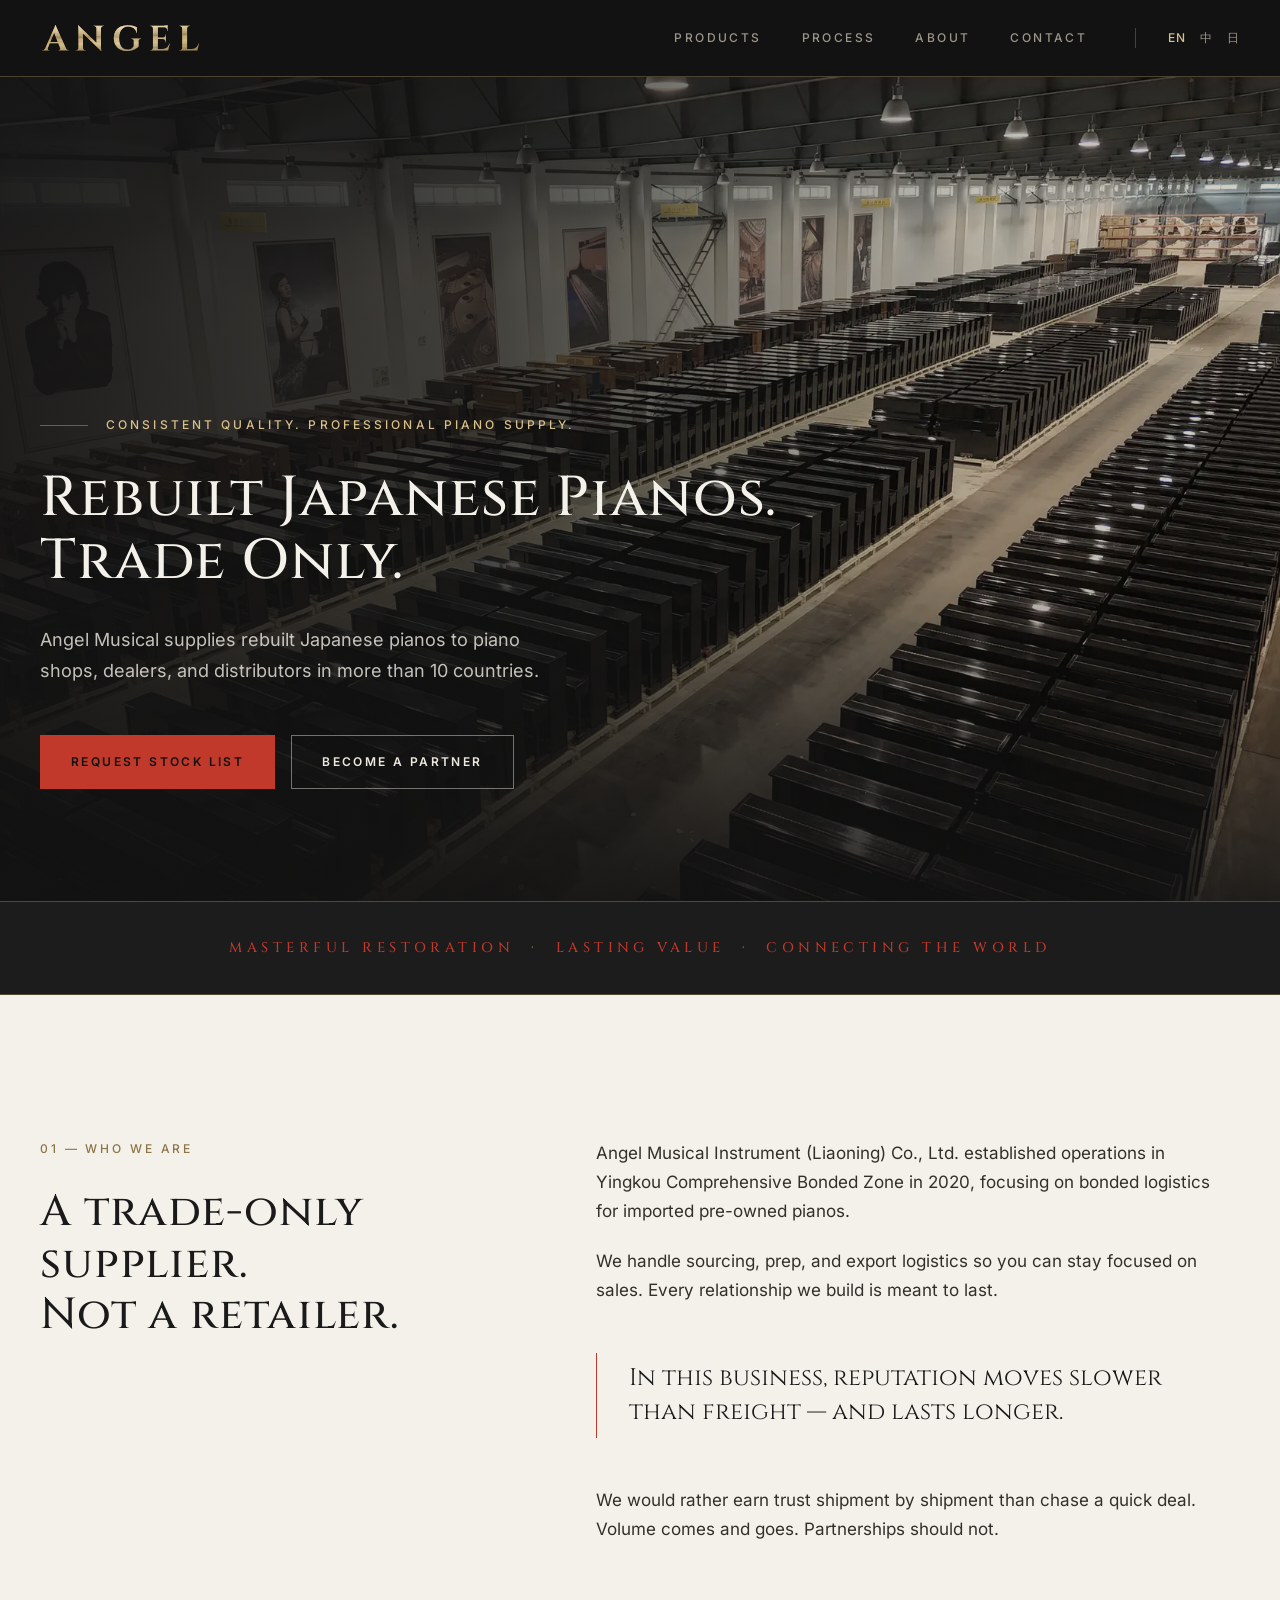
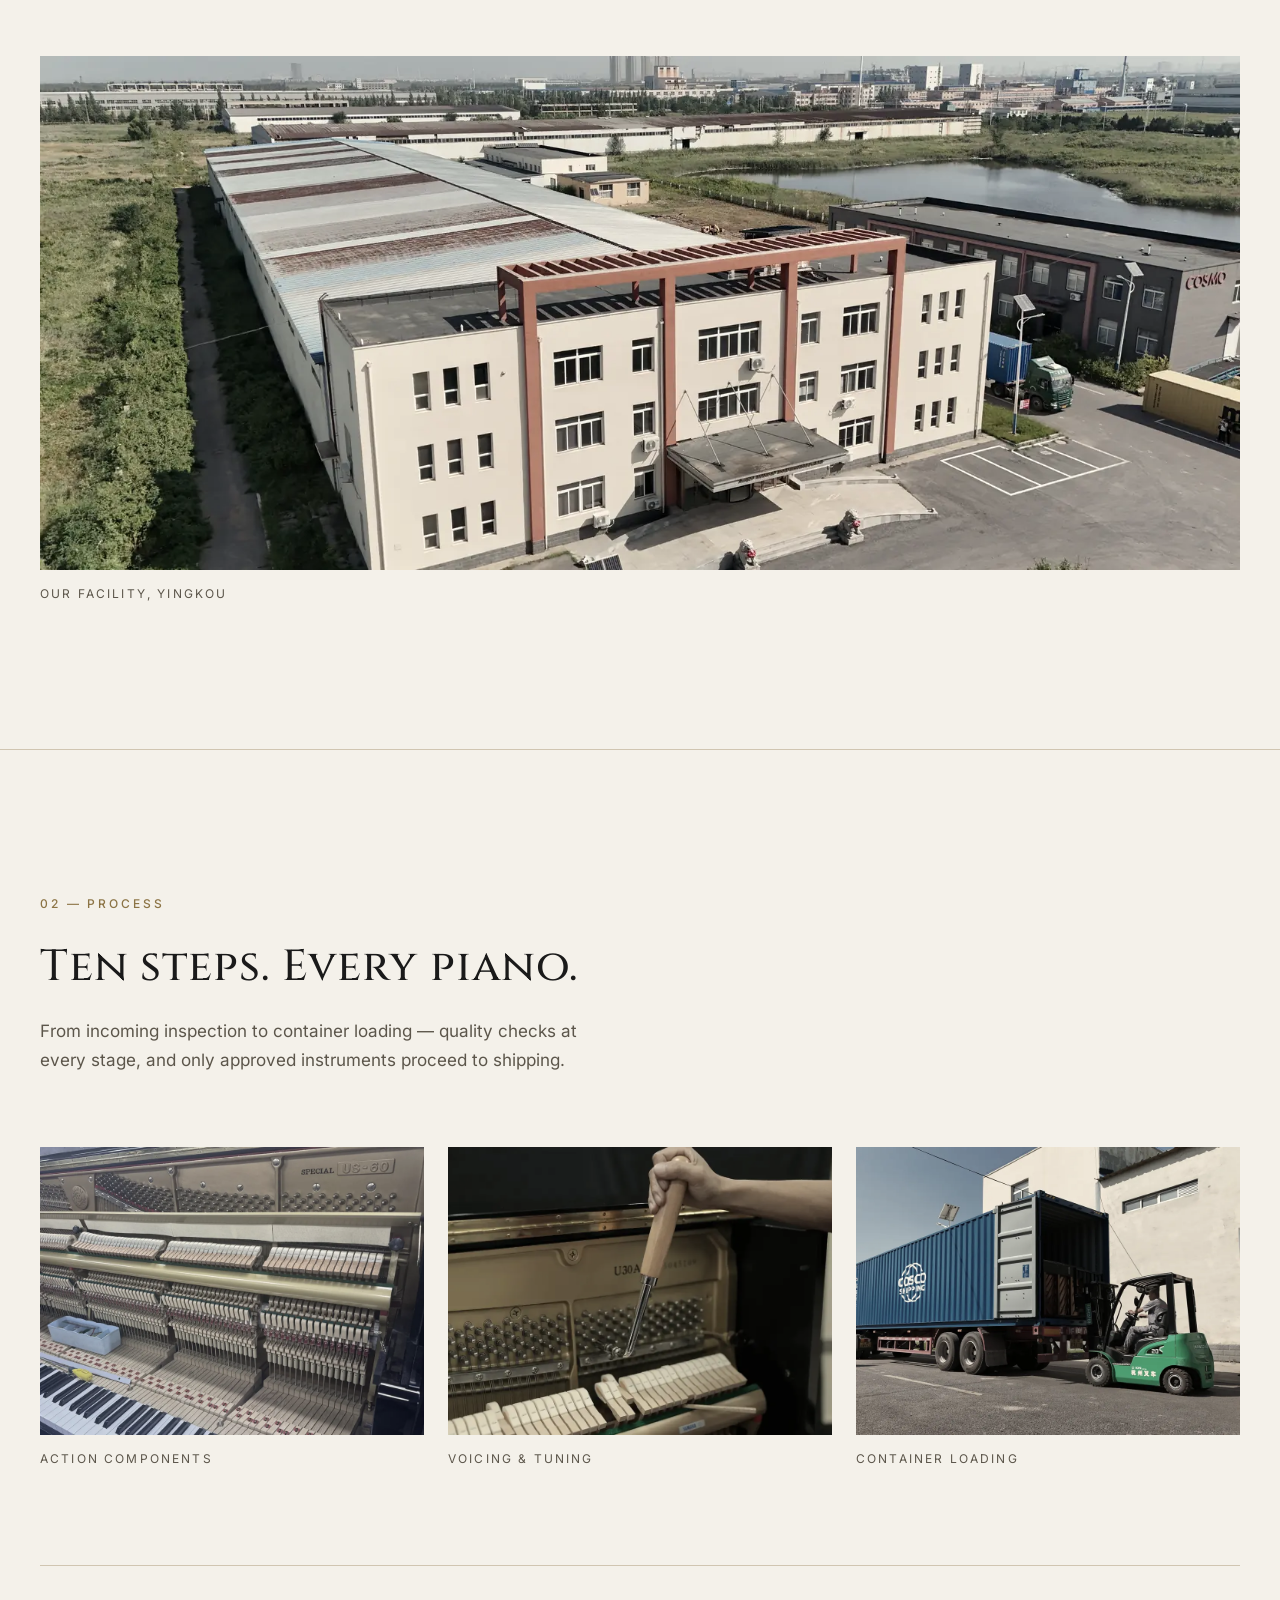
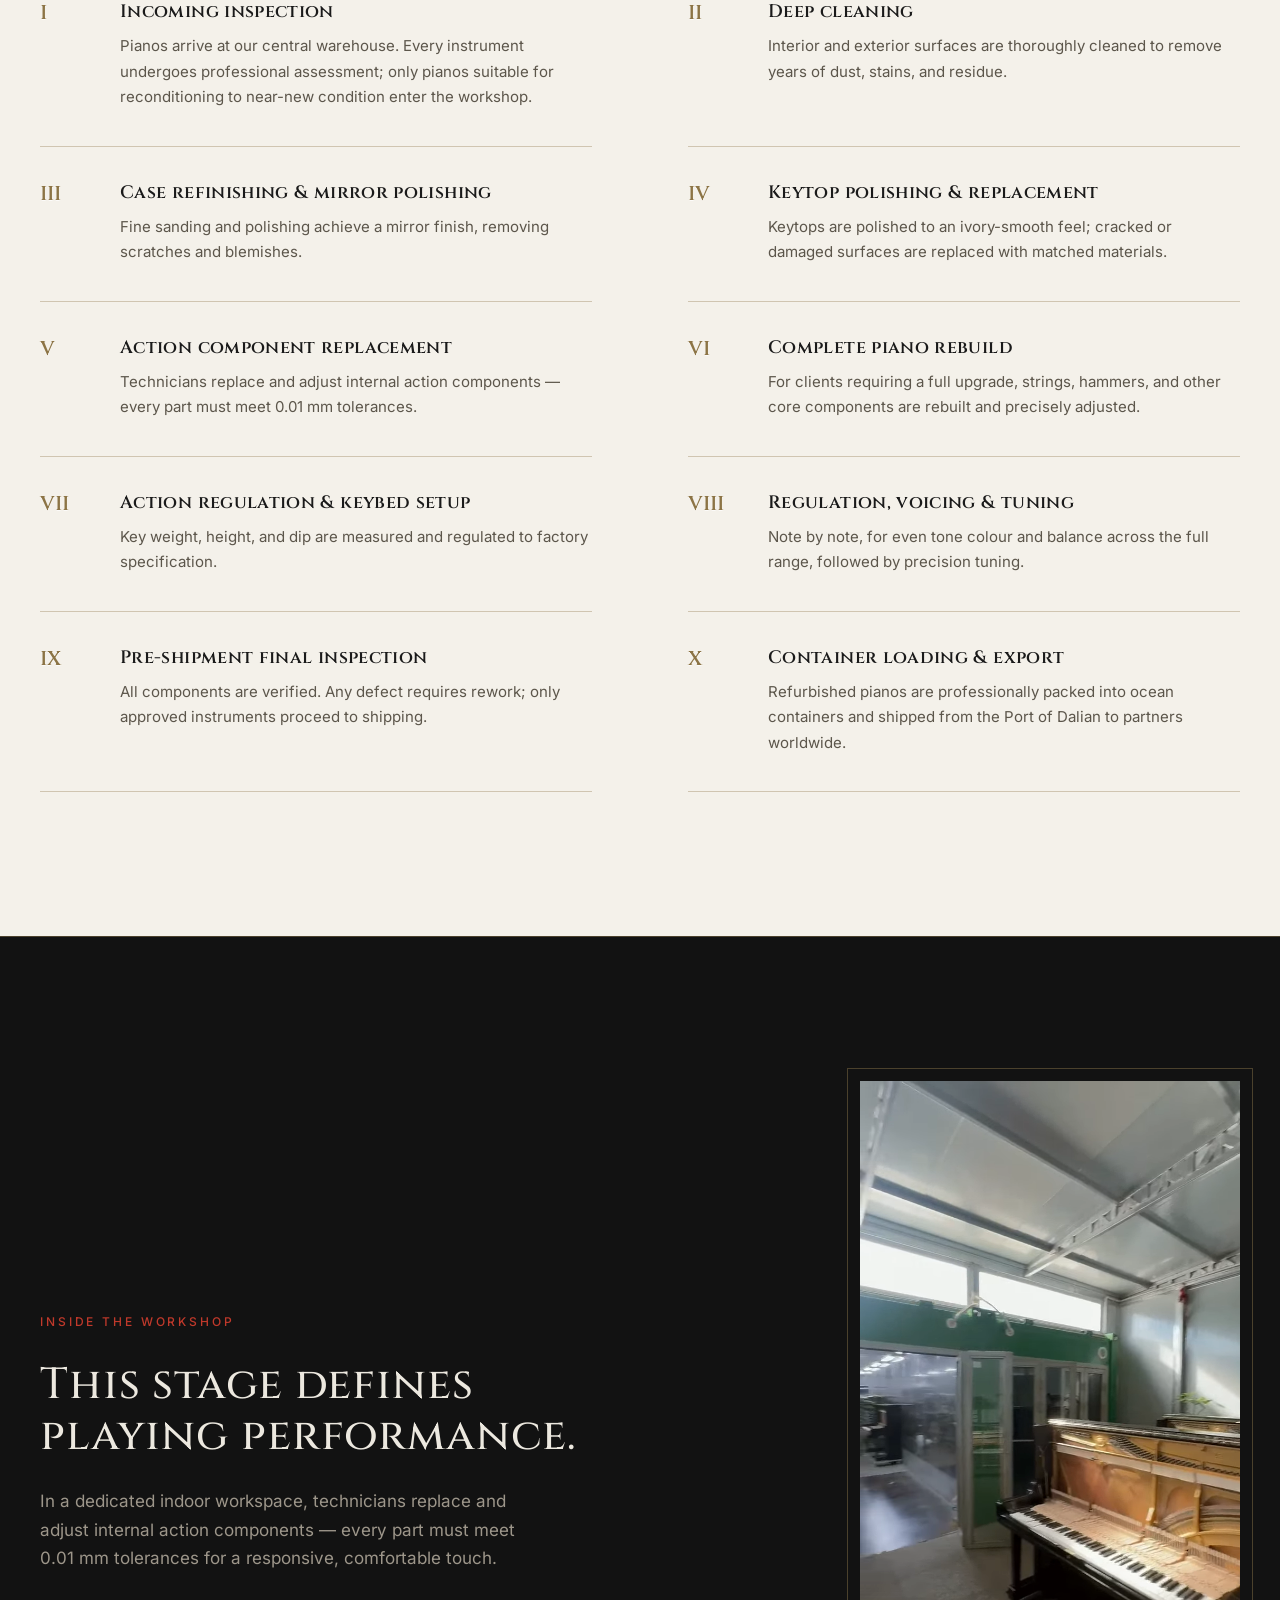
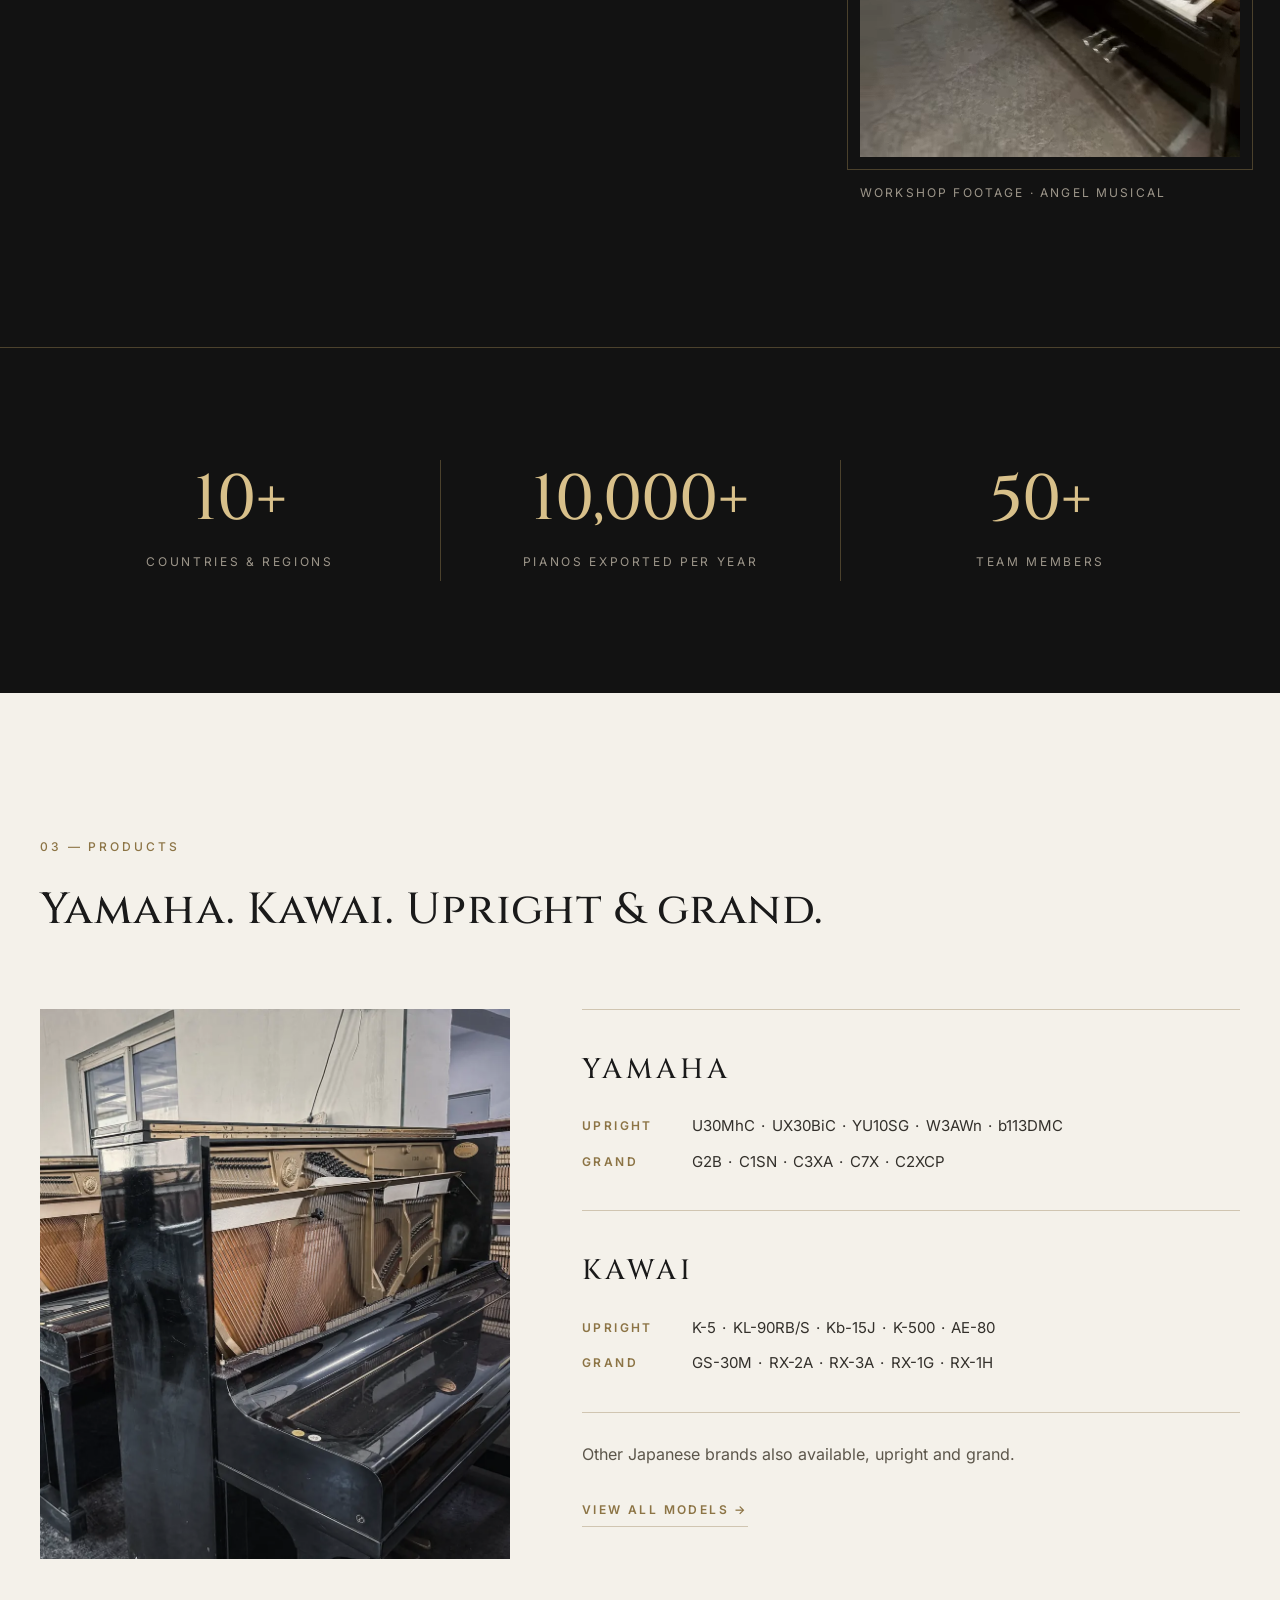
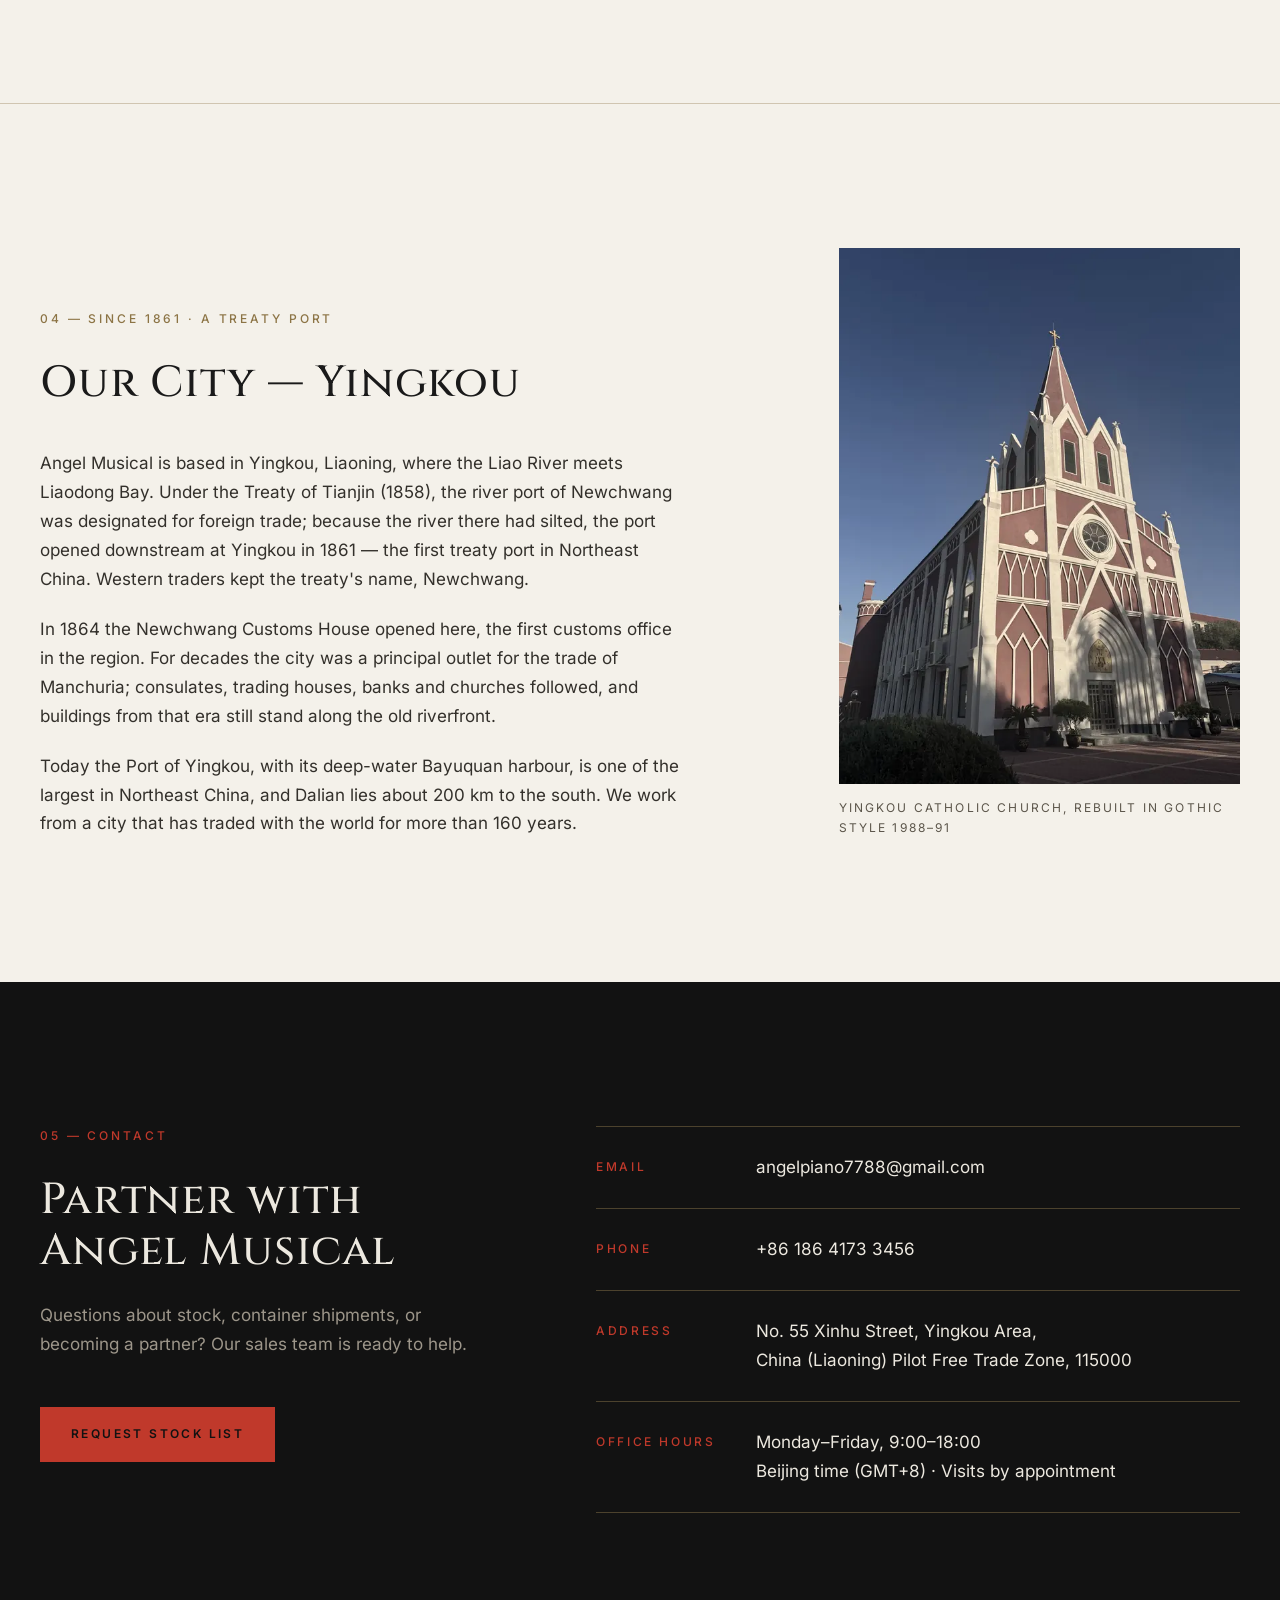
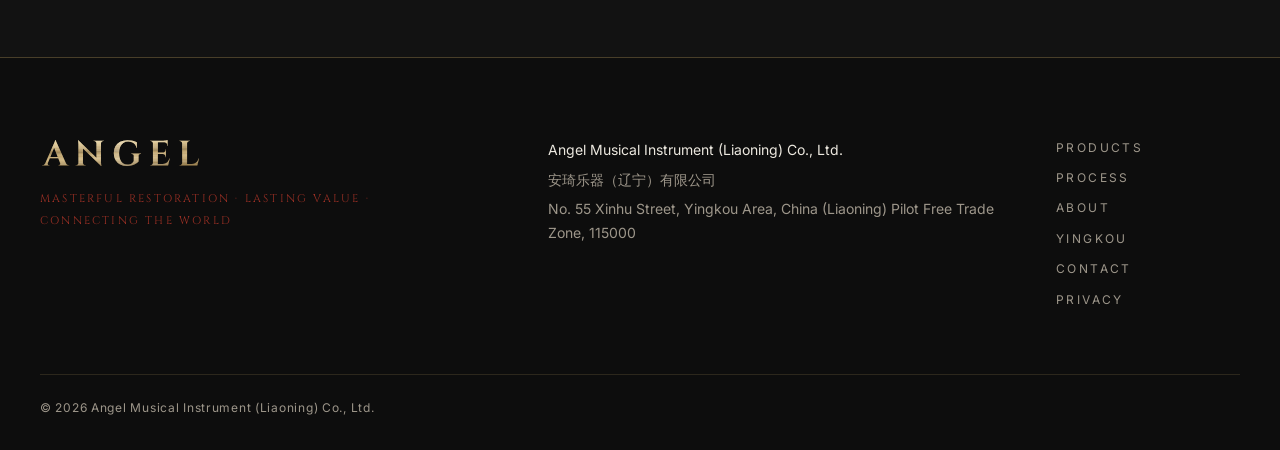
==== commit a63cefec: "Add Chinese (zh) and Japanese (ja) homepages; language switcher and hreflang Co-authored-by: christi" ====
--- a/index.html
+++ b/index.html
@@ -23,6 +23,13 @@
   <!-- 搜索引擎结果里显示的简介（用的是现网站和资料表里的真实文案） -->
   <meta name="description" content="Angel Musical supplies rebuilt Japanese pianos to piano shops, dealers, and distributors in more than 10 countries. Trade only.">
 
+  <!-- 多语言版本声明（hreflang）：告诉搜索引擎这三个页面是同一内容的不同语言版本。
+       x-default = 默认版本（英文）。注意：angelmusical.com 域名还没绑定到新网站，绑定后即生效 -->
+  <link rel="alternate" hreflang="en" href="https://angelmusical.com/">
+  <link rel="alternate" hreflang="zh-CN" href="https://angelmusical.com/zh/">
+  <link rel="alternate" hreflang="ja" href="https://angelmusical.com/ja/">
+  <link rel="alternate" hreflang="x-default" href="https://angelmusical.com/">
+
   <!-- 网站小图标（浏览器标签页上的那个 A）。SVG 清晰，PNG 作为兼容备用 -->
   <link rel="icon" href="images/favicon.svg" type="image/svg+xml">
   <link rel="icon" href="images/favicon-32.png" sizes="32x32" type="image/png">
@@ -61,12 +68,12 @@
         <a href="#contact">Contact</a>
       </nav>
 
-      <!-- 语言切换（目前只是占位链接）
-           TODO：做好中文版、日文版页面后，把 href 改成 zh/index.html、ja/index.html -->
+      <!-- 语言切换：三个语言版本互相链接。
+           aria-current="page" 标记"当前所在的语言"，读屏软件会读出来，CSS 也用它把当前语言变成金色 -->
       <div class="lang-switch" aria-label="Language">
-        <a href="#" aria-current="true">EN</a>
-        <a href="#" lang="zh">中</a>
-        <a href="#" lang="ja">日</a>
+        <a href="index.html" lang="en" hreflang="en" aria-current="page">EN</a>
+        <a href="zh/index.html" lang="zh-CN" hreflang="zh-CN">中</a>
+        <a href="ja/index.html" lang="ja" hreflang="ja">日</a>
       </div>
 
     </div>
--- a/css/style.css
+++ b/css/style.css
@@ -742,3 +742,90 @@
   .footer-tagline { max-width: 260px; }
   .footer-inner { grid-template-columns: 1fr; gap: 36px; padding-top: 64px; }
 }
+
+
+/* =====================================================================
+   6. 中文版 / 日文版（zh/index.html、ja/index.html）的字体与排版调整
+   ---------------------------------------------------------------------
+   为什么需要？
+   - Cinzel 和 Inter 只包含西文字母（为了文件小），没有汉字和假名。
+     浏览器遇到汉字时会去"下一个字体"里找，所以要在后面接上中文 / 日文的系统字体。
+     写法：先 Cinzel / Inter（让英文字母、数字保持原样），再接中日文字体。
+   - 全部是访客电脑上自带的系统字体，不下载任何字体文件，也不用收费字体。
+   - :lang(zh) 只对 <html lang="zh-CN"> 的页面（以及 lang="zh" 的片段）生效；
+     :lang(ja) 只对日文页面生效。英文页面完全不受影响。
+   ===================================================================== */
+html:lang(zh) {
+  /* 标题：宋体类（衬线），与 Cinzel 的碑刻感最接近 */
+  --font-display: "Cinzel", "Songti SC", "Noto Serif SC", "Noto Serif CJK SC", "SimSun", serif;
+  /* 正文：黑体类（无衬线） */
+  --font-body: "Inter", "PingFang SC", "Hiragino Sans GB", "Microsoft YaHei", "Noto Sans SC", "Noto Sans CJK SC", sans-serif;
+}
+html:lang(ja) {
+  /* 見出し：明朝体 */
+  --font-display: "Cinzel", "Hiragino Mincho ProN", "Yu Mincho", "Noto Serif JP", "Noto Serif CJK JP", serif;
+  /* 本文：ゴシック体 */
+  --font-body: "Inter", "Hiragino Kaku Gothic ProN", "Yu Gothic", "Meiryo", "Noto Sans JP", "Noto Sans CJK JP", sans-serif;
+}
+/* 英文页面页脚里那一行中文公司名（lang="zh"）、日文页里的中文公司名（lang="zh-CN"）也用中文字体 */
+.footer-company p:lang(zh) {
+  font-family: "Inter", "PingFang SC", "Hiragino Sans GB", "Microsoft YaHei", "Noto Sans SC", "Noto Sans CJK SC", sans-serif;
+}
+
+/* —— 字母间距：英文大写字母拉宽很好看，但汉字 / 假名拉得太宽会显得松散 —— */
+:lang(zh) .eyebrow, :lang(ja) .eyebrow,
+:lang(zh) .section-no, :lang(ja) .section-no,
+:lang(zh) .btn, :lang(ja) .btn,
+:lang(zh) .text-link, :lang(ja) .text-link,
+:lang(zh) .main-nav a, :lang(ja) .main-nav a,
+:lang(zh) .photo-row figcaption, :lang(ja) .photo-row figcaption,
+:lang(zh) .craft-media figcaption, :lang(ja) .craft-media figcaption,
+:lang(zh) .city-photo figcaption, :lang(ja) .city-photo figcaption,
+:lang(zh) .stat-label, :lang(ja) .stat-label,
+:lang(zh) .brand-card dt, :lang(ja) .brand-card dt,
+:lang(zh) .contact-list dt, :lang(ja) .contact-list dt,
+:lang(zh) .footer-nav a, :lang(ja) .footer-nav a {
+  letter-spacing: 0.1em;
+  text-transform: none;
+}
+/* 口号带：中文字距可以稍宽一点，保持"庄重"的感觉 */
+:lang(zh) .tagline-band p, :lang(ja) .tagline-band p,
+:lang(zh) .footer-tagline, :lang(ja) .footer-tagline {
+  letter-spacing: 0.2em;
+  text-transform: none;
+}
+/* 中文、日文的小号文字稍微放大一点（汉字笔画多，12px 太小看不清） */
+:lang(zh) .section-no, :lang(ja) .section-no,
+:lang(zh) .eyebrow, :lang(ja) .eyebrow,
+:lang(zh) .main-nav a, :lang(ja) .main-nav a { font-size: 0.8125rem; }
+@media (max-width: 960px) {
+  :lang(zh) .main-nav a, :lang(ja) .main-nav a { font-size: 0.75rem; letter-spacing: 0.06em; }
+}
+
+/* —— 大标题：汉字比西文字母"重"，字号稍小、行距稍大 —— */
+:lang(zh) .hero-title, :lang(ja) .hero-title {
+  font-size: clamp(2rem, 4vw, 3.5rem);
+  line-height: 1.3;
+  letter-spacing: 0.04em;
+  font-weight: 600;
+}
+:lang(zh) .section-title, :lang(ja) .section-title {
+  font-size: clamp(1.75rem, 3vw, 2.625rem);
+  line-height: 1.4;
+  letter-spacing: 0.03em;
+  font-weight: 600;
+}
+:lang(zh) .quote p, :lang(ja) .quote p { font-size: 1.375rem; line-height: 1.7; }
+:lang(zh) .steps h3, :lang(ja) .steps h3 { font-weight: 600; }
+/* 正文行距：中日文 1.85 读起来更舒服 */
+:lang(zh) body, :lang(ja) body { line-height: 1.85; }
+
+/* —— 日文换行：keep-all = 不在词语中间断行，只在 <wbr>、标点处换行；
+       overflow-wrap: anywhere = 万一一行放不下，允许强制断行，保证不撑破屏幕 —— */
+:lang(ja) .hero-title,
+:lang(ja) .section-title {
+  word-break: keep-all;
+  overflow-wrap: anywhere;
+}
+/* 中文、日文的段落：标点不出现在行首（浏览器默认已处理，这里写严格模式更讲究） */
+:lang(zh) p, :lang(ja) p { line-break: strict; }
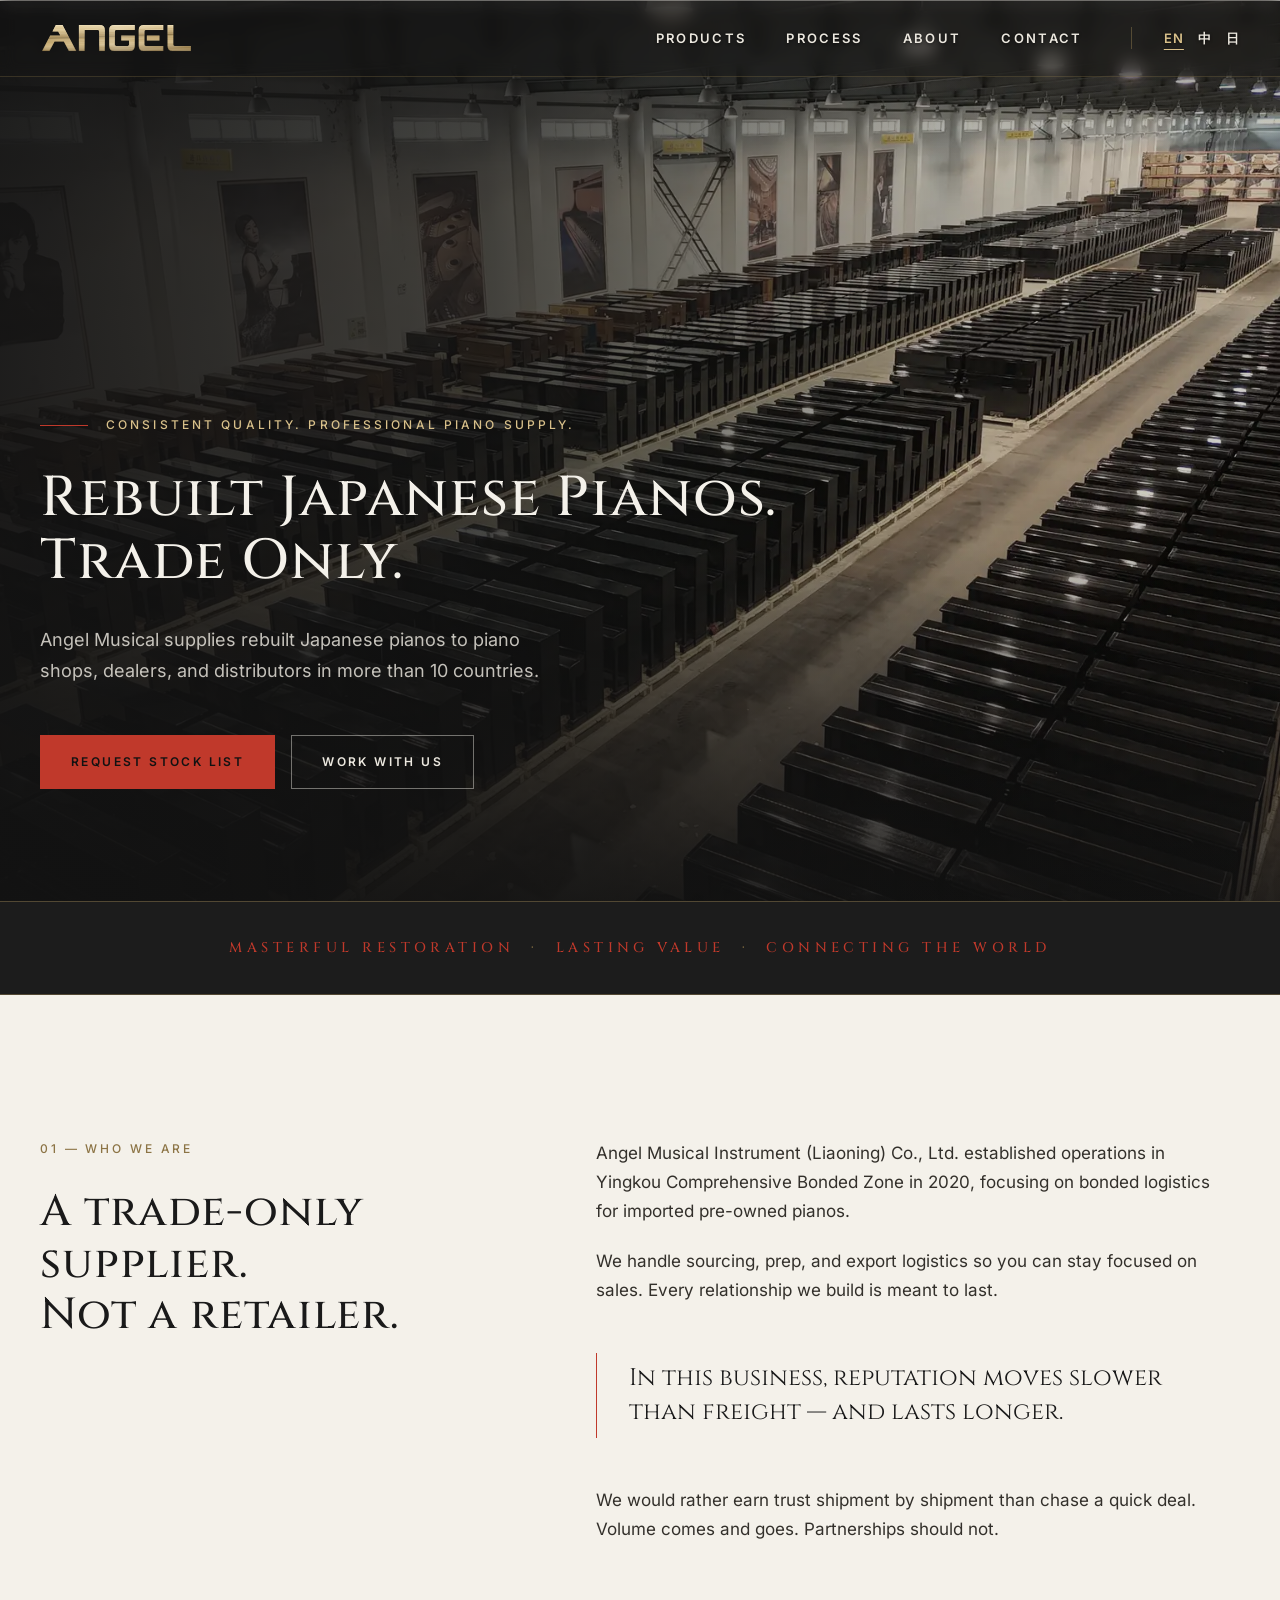
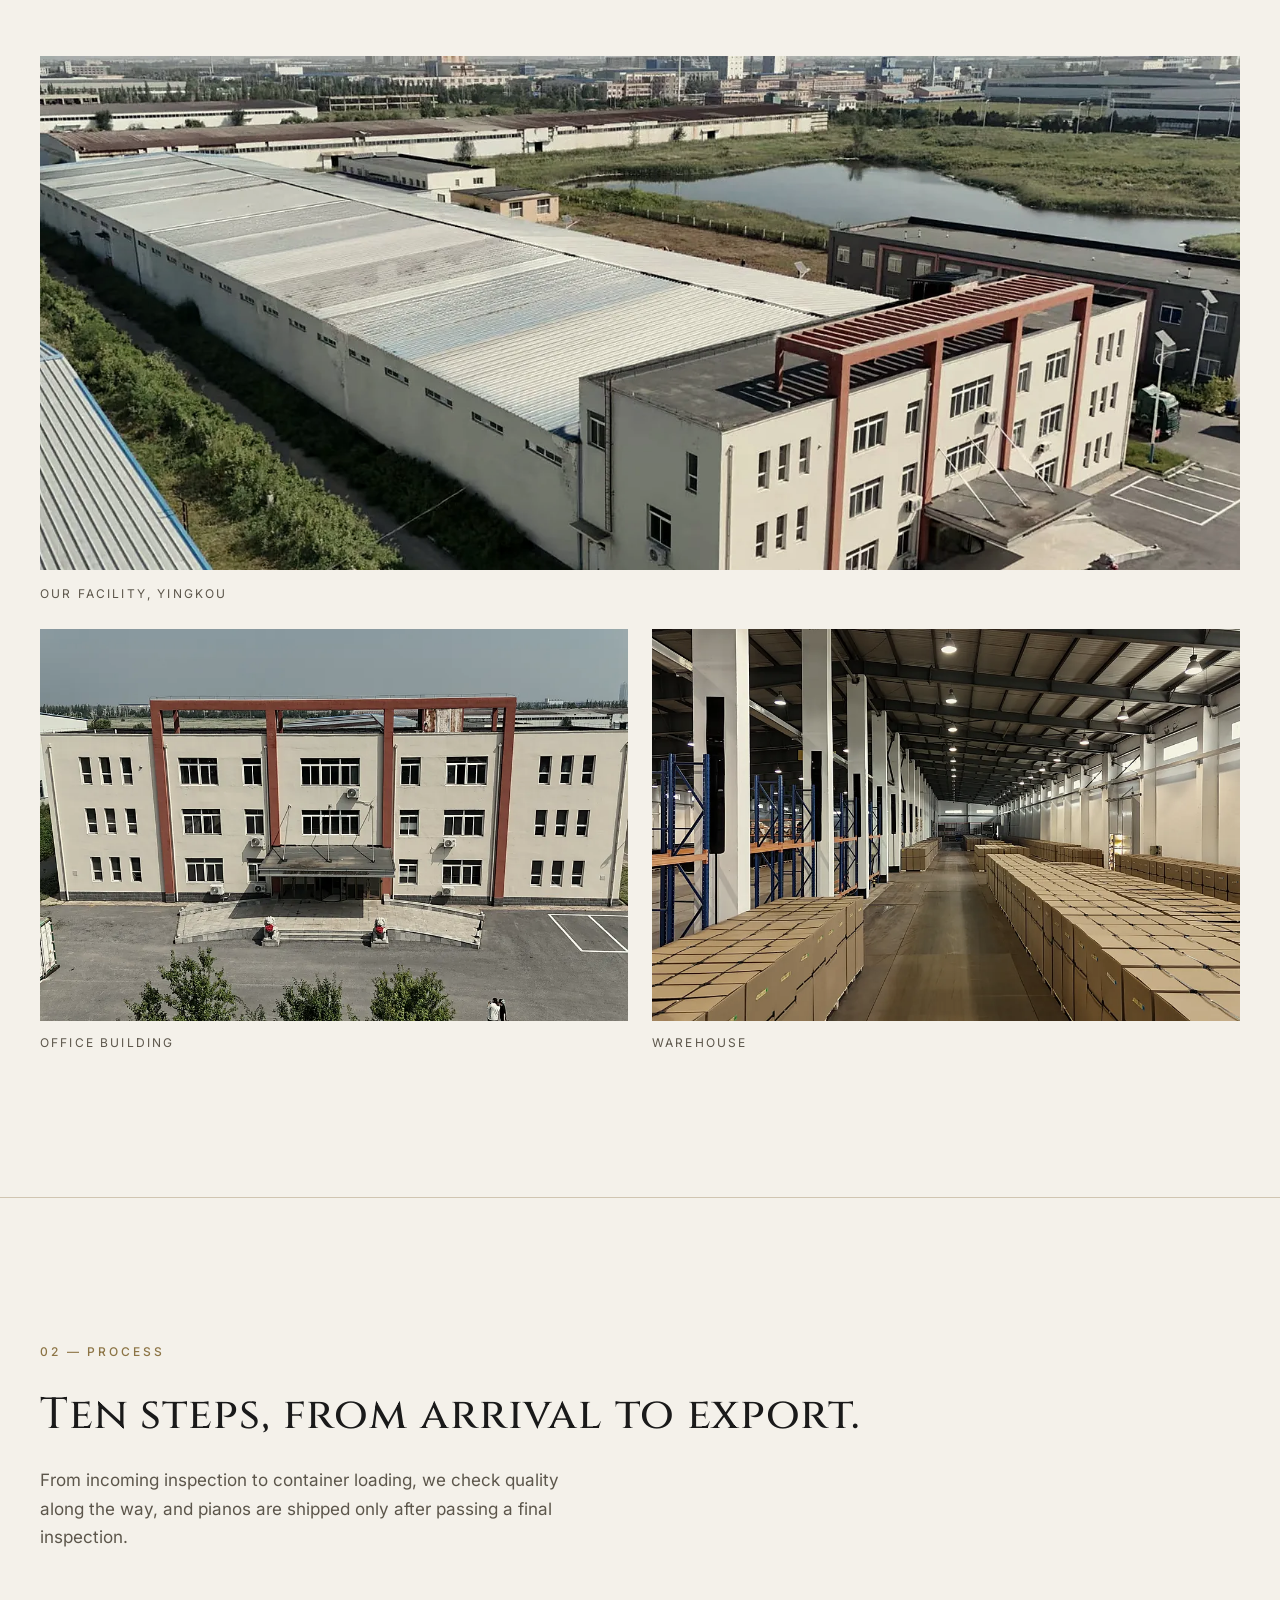
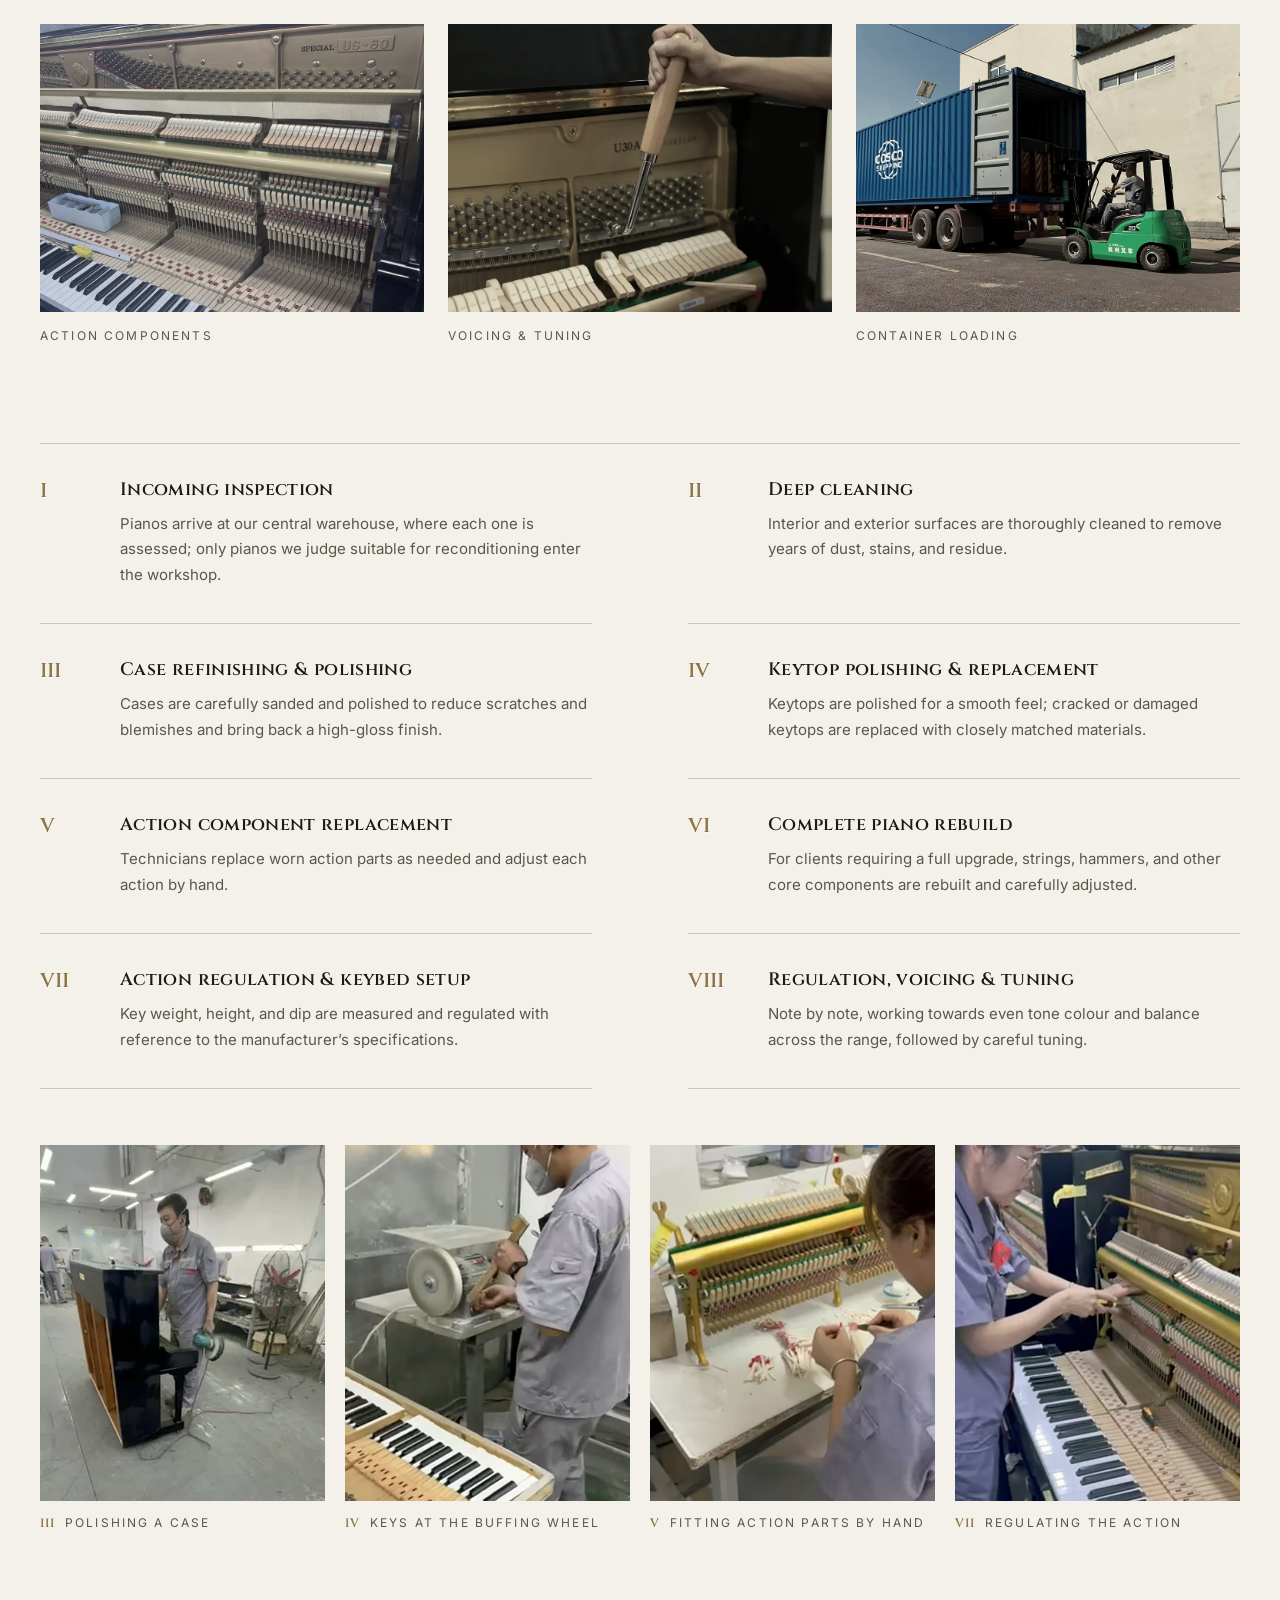
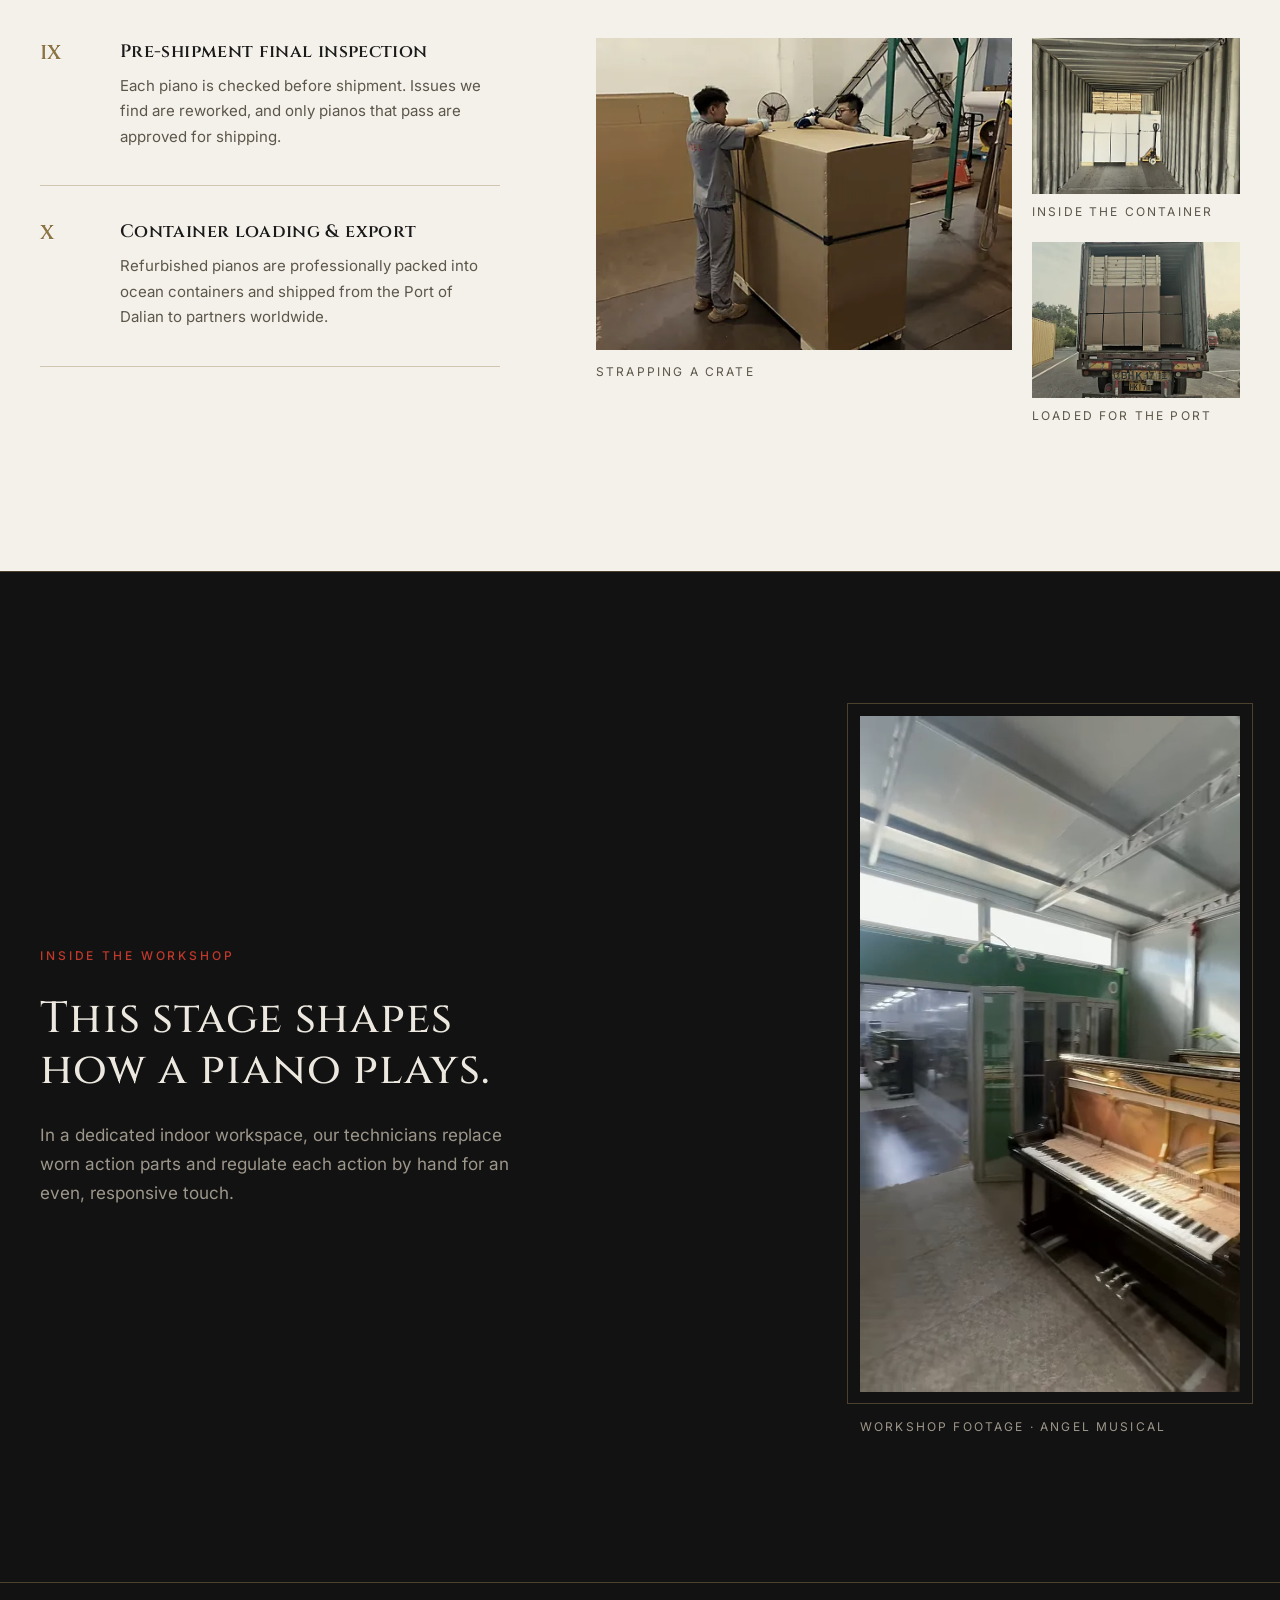
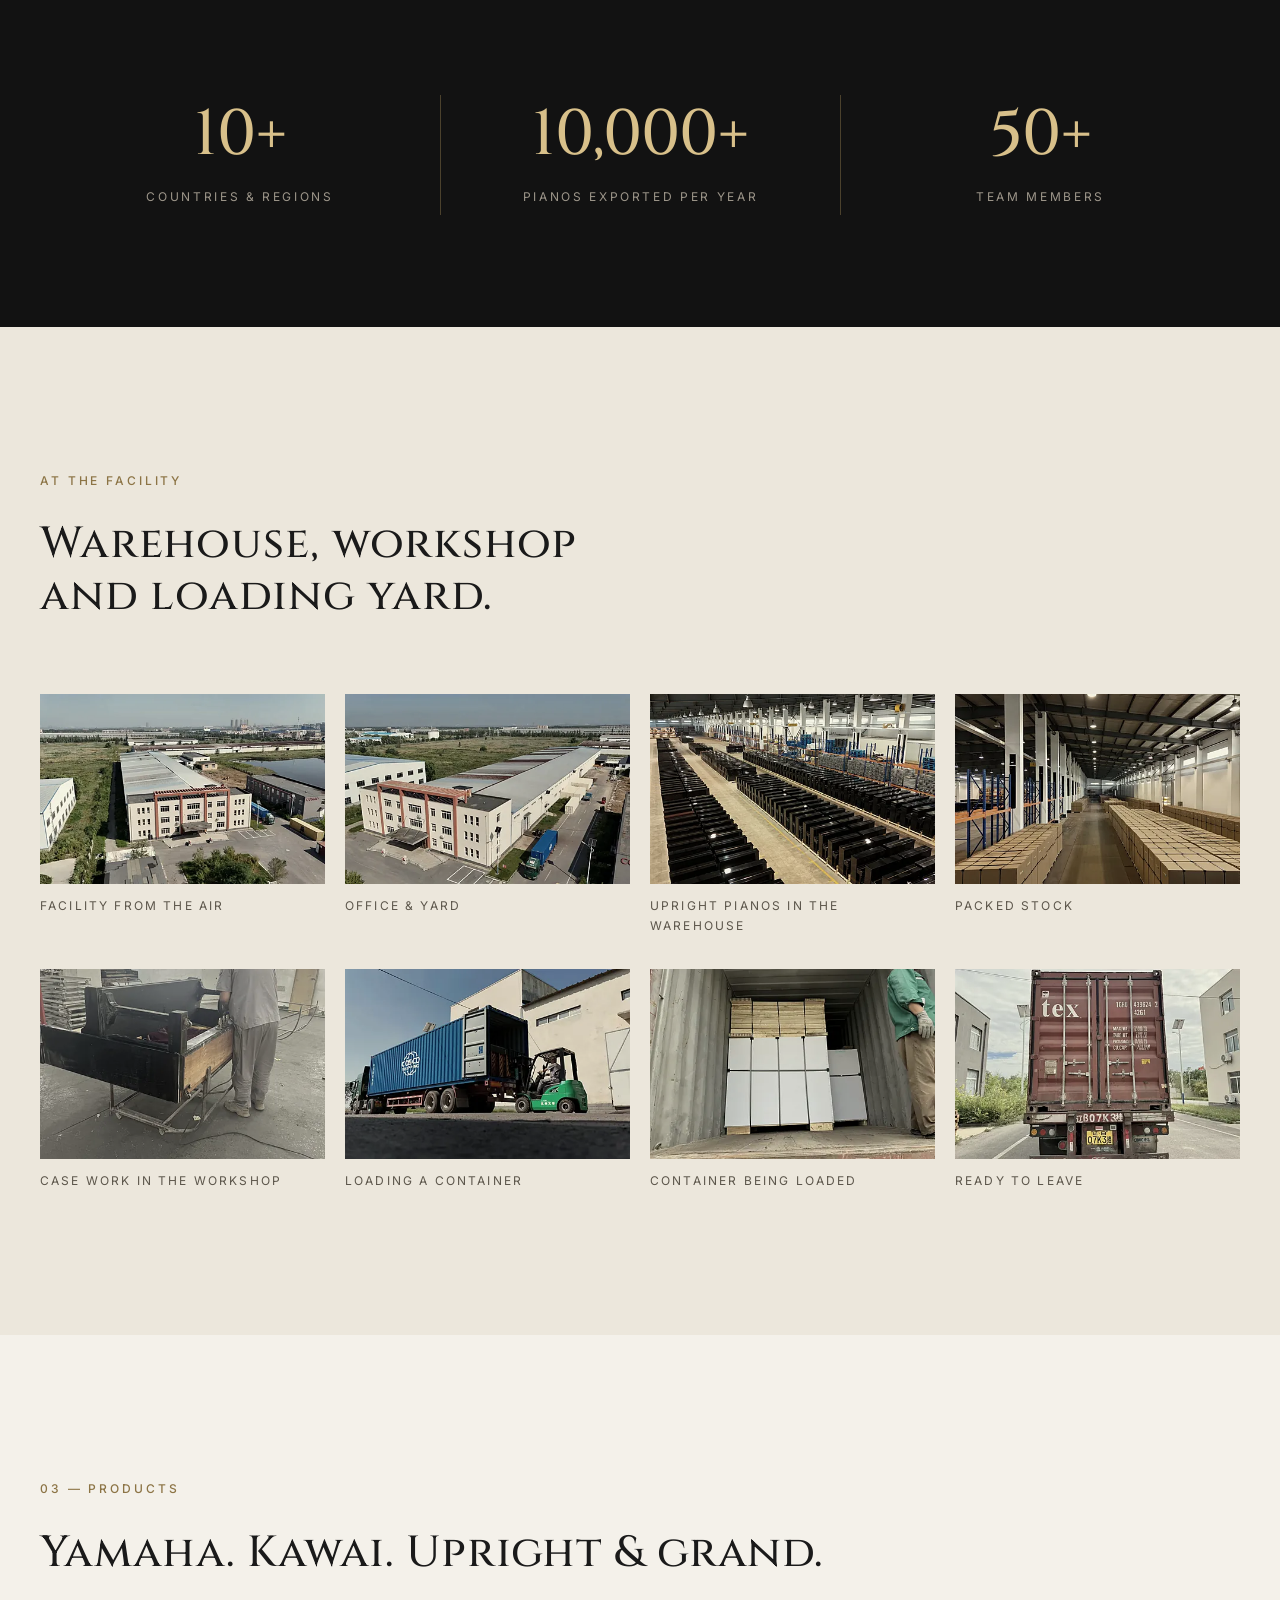
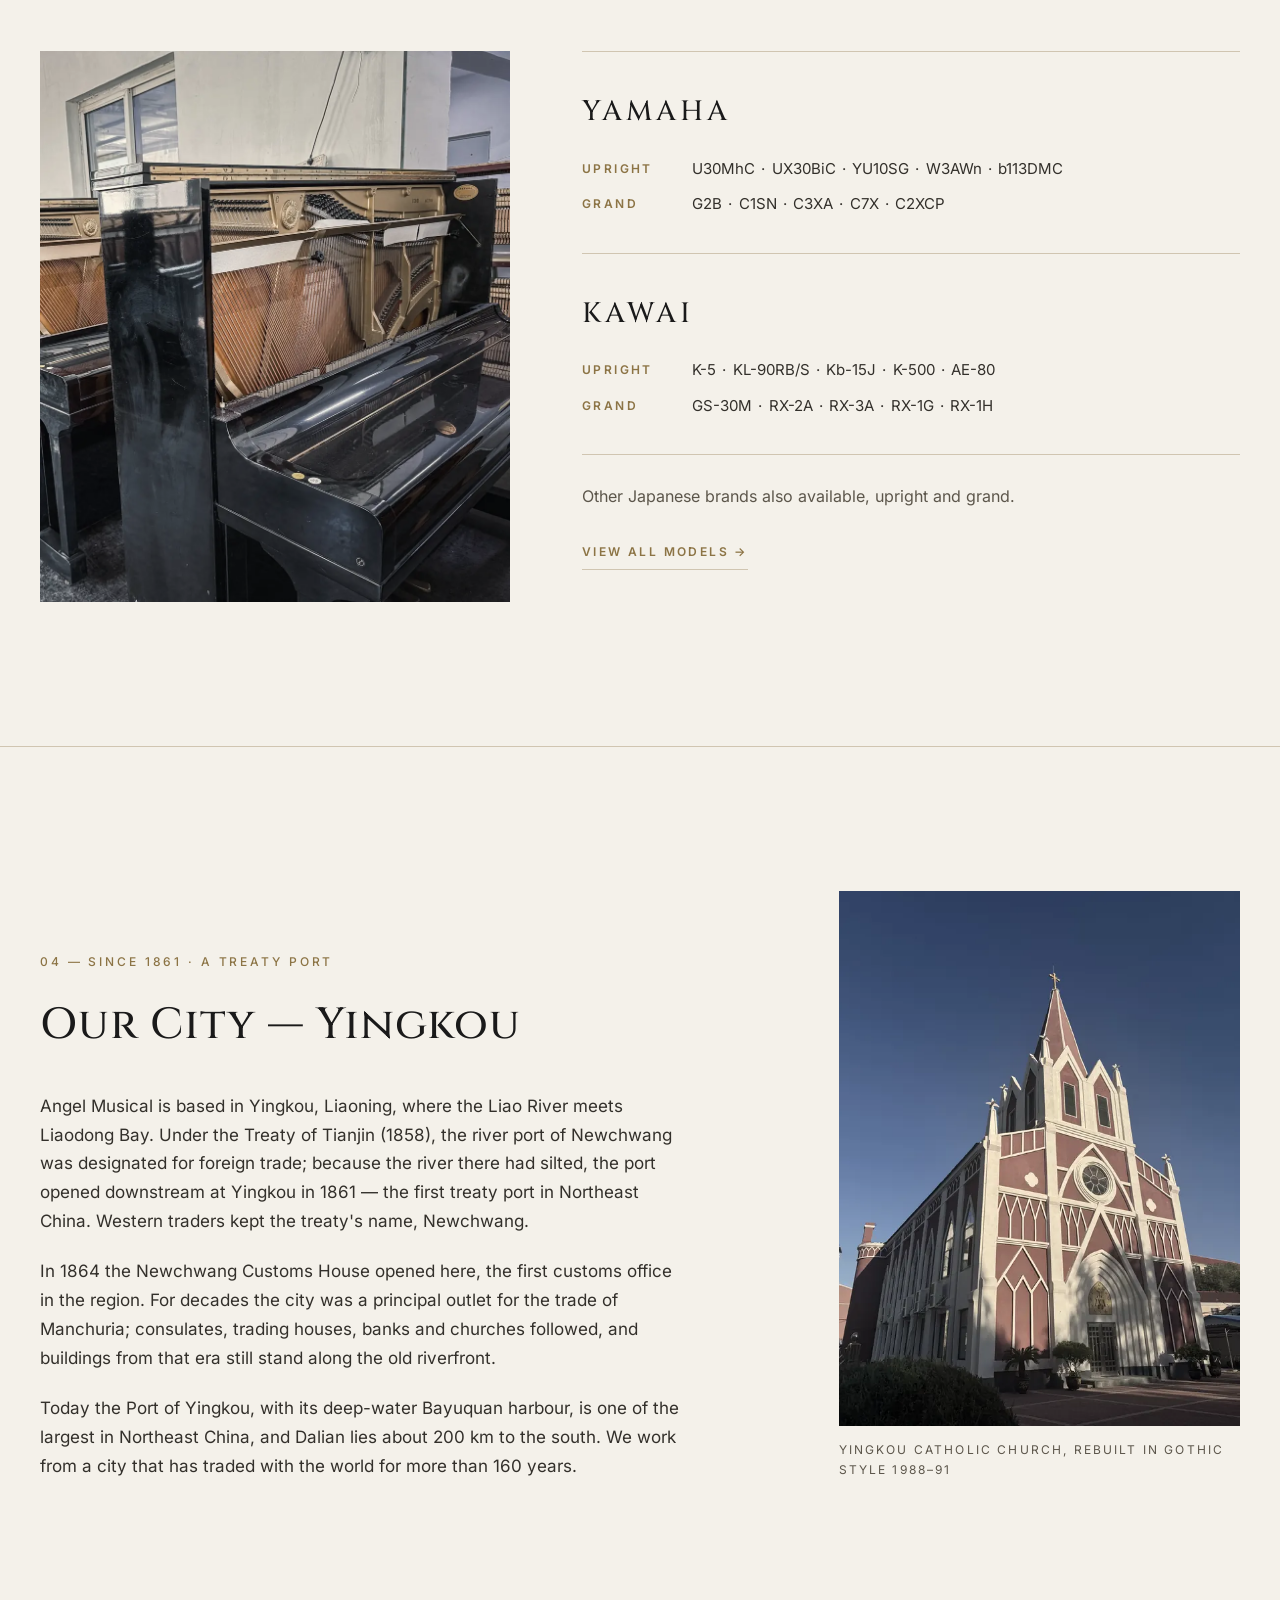
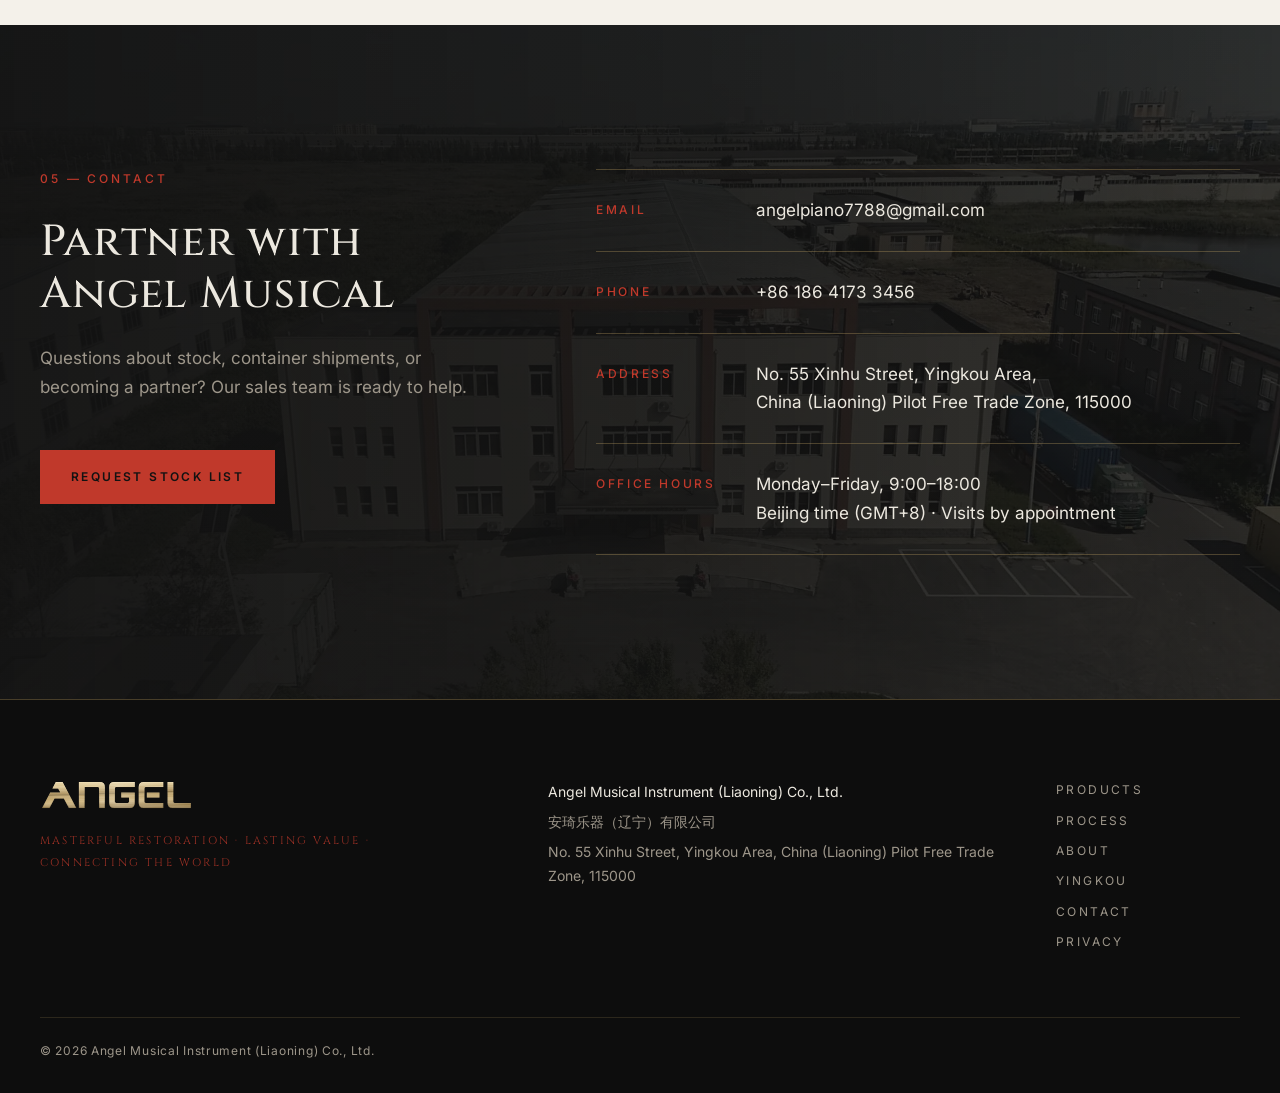
==== commit 6cf4fb7c: "Oct 23 update: logo, nav, header, photos, gallery, workshop clips, copy & zh/ja polish Co-authored-b" ====
--- a/index.html
+++ b/index.html
@@ -55,9 +55,11 @@
   <header class="site-header">
     <div class="container header-inner">
 
-      <!-- Logo：点击回到首页。页头和页脚用的是同一个文件，保证全站统一 -->
+      <!-- Logo：点击回到首页。页头和页脚用的是同一个文件，保证全站统一
+           （2026-10-23 换成 Option A 几何钛金字标；文字已转成轮廓路径，任何电脑上显示都一样。
+            width/height 按 Option A 的比例 1770:348 写成 153×30，防止加载时页面跳动） -->
       <a class="brand" href="index.html" aria-label="Angel Musical — home">
-        <img src="images/logo-angel-gold.svg" alt="ANGEL" width="161" height="30">
+        <img src="images/logo-angel-gold.svg" alt="ANGEL" width="153" height="30">
       </a>
 
       <!-- 主导航：# 开头的链接会跳到本页对应的区块 -->
@@ -103,7 +105,7 @@
         <!-- 两个按钮：都跳到页面底部的联系区 -->
         <div class="button-row">
           <a class="btn btn-gold" href="#contact">Request Stock List</a>
-          <a class="btn btn-ghost" href="#contact">Become a Partner</a>
+          <a class="btn btn-ghost" href="#contact">Work With Us</a>
         </div>
       </div>
     </section>
@@ -159,22 +161,42 @@
           <img src="images/about-facility.webp" alt="Aerial view of the Angel Musical facility in Yingkou" width="1600" height="686" loading="lazy">
           <figcaption>Our facility, Yingkou</figcaption>
         </figure>
+
+        <!-- 2026-10-23 新增：两张并排小图（办公楼正面 + 仓库）。
+             srcset = 同一张图的两个尺寸，sizes = 告诉浏览器图片大约显示多宽，浏览器自己挑最合适的那张 -->
+        <div class="photo-pair">
+          <figure>
+            <img src="images/gallery/about-front-960.webp"
+                 srcset="images/gallery/about-front-480.webp 480w, images/gallery/about-front-960.webp 960w"
+                 sizes="(max-width: 960px) 100vw, 580px"
+                 alt="Front of the Angel Musical office building" width="960" height="640" loading="lazy" decoding="async">
+            <figcaption>Office building</figcaption>
+          </figure>
+          <figure>
+            <img src="images/gallery/about-warehouse-960.webp"
+                 srcset="images/gallery/about-warehouse-480.webp 480w, images/gallery/about-warehouse-960.webp 960w"
+                 sizes="(max-width: 960px) 100vw, 580px"
+                 alt="Warehouse aisle lined with packed cartons" width="960" height="640" loading="lazy" decoding="async">
+            <figcaption>Warehouse</figcaption>
+          </figure>
+        </div>
       </div>
     </section>
 
     <!-- ===============================================================
          5. 十道工序 The 10-step process（文案来自现网站 Services 页）
          上面 3 张工艺照片，下面是编号列表 <ol>
+         2026-10-23：文案改为克制、真实的说法（不写无法保证的精度数字，如“0.01 mm 公差”，也不用“每一台/完美/镜面”等绝对化用语）
          =============================================================== -->
     <section class="section section-light section-border" id="process">
       <div class="container">
 
         <div class="section-head section-head-wide">
           <p class="section-no">02 — Process</p>
-          <h2 class="section-title">Ten steps. Every piano.</h2>
+          <h2 class="section-title">Ten steps, from arrival to export.</h2>
           <p class="section-intro">
-            From incoming inspection to container loading — quality checks at every stage,
-            and only approved instruments proceed to shipping.
+            From incoming inspection to container loading, we check quality along the way,
+            and pianos are shipped only after passing a final inspection.
           </p>
         </div>
 
@@ -198,45 +220,114 @@
         <ol class="steps">
           <li>
             <h3>Incoming inspection</h3>
-            <p>Pianos arrive at our central warehouse. Every instrument undergoes professional assessment; only pianos suitable for reconditioning to near-new condition enter the workshop.</p>
+            <p>Pianos arrive at our central warehouse, where each one is assessed; only pianos we judge suitable for reconditioning enter the workshop.</p>
           </li>
           <li>
             <h3>Deep cleaning</h3>
             <p>Interior and exterior surfaces are thoroughly cleaned to remove years of dust, stains, and residue.</p>
           </li>
           <li>
-            <h3>Case refinishing &amp; mirror polishing</h3>
-            <p>Fine sanding and polishing achieve a mirror finish, removing scratches and blemishes.</p>
+            <h3>Case refinishing &amp; polishing</h3>
+            <p>Cases are carefully sanded and polished to reduce scratches and blemishes and bring back a high-gloss finish.</p>
           </li>
           <li>
             <h3>Keytop polishing &amp; replacement</h3>
-            <p>Keytops are polished to an ivory-smooth feel; cracked or damaged surfaces are replaced with matched materials.</p>
+            <p>Keytops are polished for a smooth feel; cracked or damaged keytops are replaced with closely matched materials.</p>
           </li>
           <li>
             <h3>Action component replacement</h3>
-            <p>Technicians replace and adjust internal action components — every part must meet 0.01&nbsp;mm tolerances.</p>
+            <p>Technicians replace worn action parts as needed and adjust each action by hand.</p>
           </li>
           <li>
             <h3>Complete piano rebuild</h3>
-            <p>For clients requiring a full upgrade, strings, hammers, and other core components are rebuilt and precisely adjusted.</p>
+            <p>For clients requiring a full upgrade, strings, hammers, and other core components are rebuilt and carefully adjusted.</p>
           </li>
           <li>
             <h3>Action regulation &amp; keybed setup</h3>
-            <p>Key weight, height, and dip are measured and regulated to factory specification.</p>
+            <p>Key weight, height, and dip are measured and regulated with reference to the manufacturer&rsquo;s specifications.</p>
           </li>
           <li>
             <h3>Regulation, voicing &amp; tuning</h3>
-            <p>Note by note, for even tone colour and balance across the full range, followed by precision tuning.</p>
-          </li>
-          <li>
-            <h3>Pre-shipment final inspection</h3>
-            <p>All components are verified. Any defect requires rework; only approved instruments proceed to shipping.</p>
-          </li>
-          <li>
-            <h3>Container loading &amp; export</h3>
-            <p>Refurbished pianos are professionally packed into ocean containers and shipped from the Port of Dalian to partners worldwide.</p>
+            <p>Note by note, working towards even tone colour and balance across the range, followed by careful tuning.</p>
           </li>
         </ol>
+
+        <!-- 2026-10-23 新增：车间短视频 / 截图，对应上面的第 III、IV、V、VII 步。
+             视频都是静音循环的小文件（每段 1 MB 以内），先只显示封面图，
+             滚动到附近才由 js/clips.js 加载；手机上自动换成更小的版本；
+             访客开启"减少动态效果"时只显示封面图，不播放。 -->
+        <div class="clip-row">
+          <figure>
+            <img src="images/clips/still-polishing.webp" alt="Technician polishing the case of a black upright piano with an orbital polisher" width="480" height="600" loading="lazy" decoding="async">
+            <figcaption><span class="clip-no">III</span>Polishing a case</figcaption>
+          </figure>
+          <figure>
+            <video class="clip-video" muted loop playsinline preload="none"
+                   poster="images/clips/clip-keys-poster.webp" width="480" height="600"
+                   aria-label="Workshop footage: a technician working on piano keys at a buffing wheel">
+              <source data-src="video/clip-keys.webm" data-src-mobile="video/clip-keys-m.webm" type="video/webm">
+              <source data-src="video/clip-keys.mp4" data-src-mobile="video/clip-keys-m.mp4" type="video/mp4">
+            </video>
+            <figcaption><span class="clip-no">IV</span>Keys at the buffing wheel</figcaption>
+          </figure>
+          <figure>
+            <video class="clip-video" muted loop playsinline preload="none"
+                   poster="images/clips/clip-action-poster.webp" width="480" height="600"
+                   aria-label="Workshop footage: a technician fitting small action parts by hand">
+              <source data-src="video/clip-action.webm" data-src-mobile="video/clip-action-m.webm" type="video/webm">
+              <source data-src="video/clip-action.mp4" data-src-mobile="video/clip-action-m.mp4" type="video/mp4">
+            </video>
+            <figcaption><span class="clip-no">V</span>Fitting action parts by hand</figcaption>
+          </figure>
+          <figure>
+            <video class="clip-video" muted loop playsinline preload="none"
+                   poster="images/clips/clip-regulation-poster.webp" width="480" height="600"
+                   aria-label="Workshop footage: a technician regulating an upright piano action">
+              <source data-src="video/clip-regulation.webm" data-src-mobile="video/clip-regulation-m.webm" type="video/webm">
+              <source data-src="video/clip-regulation.mp4" data-src-mobile="video/clip-regulation-m.mp4" type="video/mp4">
+            </video>
+            <figcaption><span class="clip-no">VII</span>Regulating the action</figcaption>
+          </figure>
+        </div>
+
+        <!-- 2026-10-23 新增：第 IX–X 步（终检、包装、装柜）单独一块：左边文字，右边 3 张包装/装柜照片。
+             第二个 <ol> 加了 class="steps-tail"，CSS 里让它的编号从 IX 接着往下数 -->
+        <div class="pack-block">
+          <ol class="steps steps-tail">
+            <li>
+              <h3>Pre-shipment final inspection</h3>
+              <p>Each piano is checked before shipment. Issues we find are reworked, and only pianos that pass are approved for shipping.</p>
+            </li>
+            <li>
+              <h3>Container loading &amp; export</h3>
+              <p>Refurbished pianos are professionally packed into ocean containers and shipped from the Port of Dalian to partners worldwide.</p>
+            </li>
+          </ol>
+
+          <div class="pack-photos">
+            <figure class="pack-main">
+              <img src="images/gallery/pack-strapping-800.webp"
+                   srcset="images/gallery/pack-strapping-480.webp 480w, images/gallery/pack-strapping-800.webp 800w"
+                   sizes="(max-width: 960px) 100vw, 440px"
+                   alt="Two Angel Musical staff strapping a cardboard piano crate on a pallet" width="800" height="600" loading="lazy" decoding="async">
+              <figcaption>Strapping a crate</figcaption>
+            </figure>
+            <figure>
+              <img src="images/gallery/pack-container-800.webp"
+                   srcset="images/gallery/pack-container-480.webp 480w, images/gallery/pack-container-800.webp 800w"
+                   sizes="(max-width: 960px) 50vw, 220px"
+                   alt="Packed pianos stacked inside a shipping container" width="800" height="600" loading="lazy" decoding="async">
+              <figcaption>Inside the container</figcaption>
+            </figure>
+            <figure>
+              <img src="images/gallery/pack-truck-800.webp"
+                   srcset="images/gallery/pack-truck-480.webp 480w, images/gallery/pack-truck-800.webp 800w"
+                   sizes="(max-width: 960px) 50vw, 220px"
+                   alt="Loaded container on a truck, doors open" width="800" height="600" loading="lazy" decoding="async">
+              <figcaption>Loaded for the port</figcaption>
+            </figure>
+          </div>
+        </div>
 
       </div>
     </section>
@@ -256,11 +347,10 @@
 
         <div class="craft-text">
           <p class="section-no">Inside the workshop</p>
-          <h2 class="section-title">This stage defines<br>playing performance.</h2>
+          <h2 class="section-title">This stage shapes<br>how a piano plays.</h2>
           <p class="section-intro">
-            In a dedicated indoor workspace, technicians replace and adjust internal action
-            components — every part must meet 0.01&nbsp;mm tolerances for a responsive,
-            comfortable touch.
+            In a dedicated indoor workspace, our technicians replace worn action parts
+            and regulate each action by hand for an even, responsive touch.
           </p>
         </div>
 
@@ -295,6 +385,96 @@
           <li>
             <span class="stat-value">50+</span>
             <span class="stat-label">Team members</span>
+          </li>
+        </ul>
+      </div>
+    </section>
+
+    <!-- ===============================================================
+         6b. 相册 Gallery（2026-10-23 新增：厂区、仓库、车间、装柜的实拍照片）
+         - 每张小图都是一个链接，指向大图（1600 宽）。没有 JavaScript 时点击 = 直接打开大图。
+         - js/gallery.js 会把点击改成"在页面里弹出大图"（灯箱），可以左右切换、按 Esc 关闭。
+         - data-label-* = 灯箱按钮的读屏文字，中日文版会被替换成对应语言
+         =============================================================== -->
+    <section class="section section-light gallery" id="gallery" aria-label="Photo gallery"
+             data-label-close="Close" data-label-prev="Previous photo" data-label-next="Next photo">
+      <div class="container">
+        <div class="section-head section-head-wide">
+          <p class="section-no">At the facility</p>
+          <h2 class="section-title">Warehouse, workshop<br>and loading yard.</h2>
+        </div>
+        <ul class="gallery-grid">
+          <li>
+            <a class="g-item" href="images/gallery/g-aerial-lake-1600.webp">
+              <img src="images/gallery/g-aerial-lake-960.webp"
+                   srcset="images/gallery/g-aerial-lake-480.webp 480w, images/gallery/g-aerial-lake-960.webp 960w"
+                   sizes="(max-width: 960px) 50vw, 300px"
+                   alt="Aerial view of the factory buildings beside a pond" width="960" height="640" loading="lazy" decoding="async">
+            </a>
+            <p class="g-cap">Facility from the air</p>
+          </li>
+          <li>
+            <a class="g-item" href="images/gallery/g-aerial-site-1600.webp">
+              <img src="images/gallery/g-aerial-site-960.webp"
+                   srcset="images/gallery/g-aerial-site-480.webp 480w, images/gallery/g-aerial-site-960.webp 960w"
+                   sizes="(max-width: 960px) 50vw, 300px"
+                   alt="Aerial view of the office building and yard" width="960" height="640" loading="lazy" decoding="async">
+            </a>
+            <p class="g-cap">Office &amp; yard</p>
+          </li>
+          <li>
+            <a class="g-item" href="images/gallery/g-warehouse-uprights-1600.webp">
+              <img src="images/gallery/g-warehouse-uprights-960.webp"
+                   srcset="images/gallery/g-warehouse-uprights-480.webp 480w, images/gallery/g-warehouse-uprights-960.webp 960w"
+                   sizes="(max-width: 960px) 50vw, 300px"
+                   alt="Rows of upright pianos in the warehouse" width="960" height="640" loading="lazy" decoding="async">
+            </a>
+            <p class="g-cap">Upright pianos in the warehouse</p>
+          </li>
+          <li>
+            <a class="g-item" href="images/gallery/g-warehouse-cartons-1600.webp">
+              <img src="images/gallery/g-warehouse-cartons-960.webp"
+                   srcset="images/gallery/g-warehouse-cartons-480.webp 480w, images/gallery/g-warehouse-cartons-960.webp 960w"
+                   sizes="(max-width: 960px) 50vw, 300px"
+                   alt="Packed cartons lined up in the warehouse" width="960" height="640" loading="lazy" decoding="async">
+            </a>
+            <p class="g-cap">Packed stock</p>
+          </li>
+          <li>
+            <a class="g-item" href="images/gallery/g-workshop-1600.webp">
+              <img src="images/gallery/g-workshop-960.webp"
+                   srcset="images/gallery/g-workshop-480.webp 480w, images/gallery/g-workshop-960.webp 960w"
+                   sizes="(max-width: 960px) 50vw, 300px"
+                   alt="Technician working on a piano case in the workshop" width="960" height="640" loading="lazy" decoding="async">
+            </a>
+            <p class="g-cap">Case work in the workshop</p>
+          </li>
+          <li>
+            <a class="g-item" href="images/gallery/g-forklift-1600.webp">
+              <img src="images/gallery/g-forklift-960.webp"
+                   srcset="images/gallery/g-forklift-480.webp 480w, images/gallery/g-forklift-960.webp 960w"
+                   sizes="(max-width: 960px) 50vw, 300px"
+                   alt="Forklift loading a blue shipping container on a truck" width="960" height="640" loading="lazy" decoding="async">
+            </a>
+            <p class="g-cap">Loading a container</p>
+          </li>
+          <li>
+            <a class="g-item" href="images/gallery/g-container-loaded-1600.webp">
+              <img src="images/gallery/g-container-loaded-960.webp"
+                   srcset="images/gallery/g-container-loaded-480.webp 480w, images/gallery/g-container-loaded-960.webp 960w"
+                   sizes="(max-width: 960px) 50vw, 300px"
+                   alt="Packed pianos inside a shipping container, a worker beside them" width="960" height="640" loading="lazy" decoding="async">
+            </a>
+            <p class="g-cap">Container being loaded</p>
+          </li>
+          <li>
+            <a class="g-item" href="images/gallery/g-container-truck-1600.webp">
+              <img src="images/gallery/g-container-truck-960.webp"
+                   srcset="images/gallery/g-container-truck-480.webp 480w, images/gallery/g-container-truck-960.webp 960w"
+                   sizes="(max-width: 960px) 50vw, 300px"
+                   alt="Closed shipping container on a truck at the gate" width="960" height="640" loading="lazy" decoding="async">
+            </a>
+            <p class="g-cap">Ready to leave</p>
           </li>
         </ul>
       </div>
@@ -436,7 +616,7 @@
   <footer class="site-footer">
     <div class="container footer-inner">
       <div class="footer-brand">
-        <img src="images/logo-angel-gold.svg" alt="ANGEL" width="161" height="30" loading="lazy">
+        <img src="images/logo-angel-gold.svg" alt="ANGEL" width="153" height="30" loading="lazy">
         <p class="footer-tagline">Masterful Restoration · Lasting Value · Connecting the World</p>
       </div>
 
@@ -465,5 +645,8 @@
   <!-- 唯一的一段 JavaScript：只负责"滚动到视频附近时再加载并播放"。
        defer = 等页面内容加载完再运行，不拖慢首屏 -->
   <script src="js/craft-video.js" defer></script>
+  <script src="js/header.js" defer></script>  <!-- 首页页头半透明（2026-10-23） -->
+  <script src="js/gallery.js" defer></script>  <!-- 相册灯箱（2026-10-23） -->
+  <script src="js/clips.js" defer></script>    <!-- 车间短视频懒加载（2026-10-23） -->
 </body>
 </html>
--- a/css/style.css
+++ b/css/style.css
@@ -211,7 +211,29 @@
   z-index: 50;
   background: var(--graphite);
   border-bottom: 1px solid var(--rule-dark);
-}
+  transition: background-color .35s, border-color .35s;   /* 实心 ↔ 半透明 之间平滑过渡 */
+}
+/* 2026-10-23 页头叠在首屏大图上时：半透明 + 轻微毛玻璃，让照片透出来
+   （class 由 js/header.js 加上；滚动离开大图后自动恢复上面的实心深色）
+   - rgba(18,18,18,.42)：石墨黑，只保留 24% 的遮挡（原来是 100%）
+   - backdrop-filter: blur：把页头背后的照片轻轻模糊，导航文字更好读
+   - text-shadow：给浅色文字加一点点阴影，照片亮的地方也看得清 */
+.site-header.is-over-hero {
+  background: rgba(18, 18, 18, 0.24);
+  border-bottom-color: rgba(184, 154, 94, 0.22);
+  -webkit-backdrop-filter: blur(8px);
+  backdrop-filter: blur(8px);
+}
+.site-header.is-over-hero .main-nav a,
+.site-header.is-over-hero .lang-switch a { text-shadow: 0 1px 3px rgba(0, 0, 0, .55); }
+/* 首屏大图往上拉到页头下面（拉多少 = 页头高度），文字区域同时往下补回同样的距离 */
+.header-overlay .hero {
+  margin-top: calc(-1 * var(--header-h));
+  min-height: 100vh;
+  min-height: 100svh;
+  max-height: calc(920px + var(--header-h));
+}
+.header-overlay .hero-inner { padding-top: calc(120px + var(--header-h)); }
 .header-inner {
   height: var(--header-h);
   display: flex;             /* 横向排列：Logo | 导航 | 语言 */
@@ -225,14 +247,19 @@
   gap: 40px;
   margin-left: auto;         /* 把导航推到右边 */
 }
+/* 导航文字（2026-10-23 加粗加亮）：
+   - font-size 12px → 13px：稍大一点，更容易看清
+   - font-weight 500 → 600：Inter 字体文件最粗只到 600，再写 700 也不会更粗
+   - 颜色从"暗灰"(--on-dark-muted) 改为"亮米白"(--on-dark)，在深色页头上对比更强
+   - letter-spacing 0.2em → 0.18em：字变粗后字距略收，仍保持优雅的宽字距 */
 .main-nav a,
 .lang-switch a {
-  font-size: 0.75rem;
-  font-weight: 500;
-  letter-spacing: 0.2em;
+  font-size: 0.8125rem;
+  font-weight: 600;
+  letter-spacing: 0.18em;
   text-transform: uppercase;
   text-decoration: none;
-  color: var(--on-dark-muted);
+  color: var(--on-dark);
   transition: color .2s;
 }
 .main-nav a:hover,
@@ -246,6 +273,8 @@
   border-left: 1px solid var(--rule-dark);   /* 和导航之间的竖线 */
 }
 .lang-switch a { letter-spacing: 0.08em; }
+/* 当前语言（aria-current）用金色 + 下划细线，与其它语言区分开（其它语言现在也是亮色了） */
+.lang-switch a[aria-current] { text-decoration: underline; text-decoration-thickness: 1px; text-underline-offset: 6px; }
 
 
 /* =====================================================================
@@ -263,6 +292,7 @@
   background:
     linear-gradient(90deg, rgba(18,18,18,.94) 0%, rgba(18,18,18,.78) 38%, rgba(18,18,18,.28) 75%, rgba(18,18,18,.18) 100%),
     linear-gradient(0deg, rgba(18,18,18,.85) 0%, rgba(18,18,18,0) 40%),
+    linear-gradient(180deg, rgba(18,18,18,.32) 0, rgba(18,18,18,0) 160px),   /* 2026-10-23 顶部淡遮罩：保护半透明页头上的导航文字 */
     url("../images/hero-factory.webp") center 55% / cover no-repeat;
   background-color: var(--graphite);
 }
@@ -578,6 +608,18 @@
 /* =====================================================================
    4-8. 联系 Contact
    ===================================================================== */
+/* 2026-10-23 新增：联系区背景 = 营口厂区正面航拍（contact-facility.webp）。
+   上面盖两层"渐变"（linear-gradient）：
+   ① 左边很深（让标题和按钮清楚易读），右边稍透一点，能隐约看到厂房；
+   ② 整体再压暗一层，保持深色石墨基调。
+   想换图：只改 url(...) 里的文件名；想更暗/更亮：改 rgba 最后一个数字（0~1，越大越暗）。 */
+.contact {
+  background:
+    linear-gradient(90deg, rgba(18,18,18,0.96) 0%, rgba(18,18,18,0.86) 55%, rgba(18,18,18,0.72) 100%),
+    linear-gradient(rgba(18,18,18,0.35), rgba(18,18,18,0.35)),
+    url("../images/contact-facility.webp") center 40% / cover no-repeat;
+  background-color: var(--graphite);   /* 图片没加载出来时的底色 */
+}
 .contact .section-intro { margin-bottom: 48px; }
 .contact-list {
   display: grid;
@@ -660,6 +702,197 @@
   top: 0; left: var(--gutter); right: var(--gutter);
   height: 1px;
   background: rgba(184, 154, 94, 0.18);
+}
+
+
+/* =====================================================================
+   4-9. 新增宣传照片（2026-10-23）
+   - 关于我们：宽幅航拍下面两张并排小图 .photo-pair
+   - 工序：第 IX–X 步旁边的包装 / 装柜照片 .pack-block
+   - 首页相册 .gallery + 灯箱 .lightbox（配合 js/gallery.js）
+   所有照片都统一轻微降饱和，和现有照片色调一致
+   ===================================================================== */
+/* 关于我们：两张并排 */
+.photo-pair {
+  display: grid;
+  grid-template-columns: 1fr 1fr;
+  gap: 24px;
+  margin-top: 24px;
+}
+.photo-pair img,
+.pack-photos img,
+.gallery-grid img {
+  width: 100%;
+  height: auto;
+  object-fit: cover;
+  filter: saturate(0.85);
+}
+.photo-pair img { aspect-ratio: 3 / 2; }
+.photo-pair figcaption,
+.pack-photos figcaption,
+.g-cap {
+  margin-top: 12px;
+  font-size: 0.75rem;
+  letter-spacing: 0.18em;
+  text-transform: uppercase;
+  color: var(--ink-muted);
+}
+
+/* 工序 IX–X：左边两条步骤文字（5 份宽），右边照片（7 份宽） */
+.pack-block {
+  display: grid;
+  grid-template-columns: 5fr 7fr;
+  gap: 96px;
+  align-items: start;
+}
+.steps-tail {
+  grid-template-columns: 1fr;   /* 这里只有两条，排成一列 */
+  counter-reset: step 8;        /* 计数器从 8 开始，下一条就是 IX */
+  border-top: 0;                /* 上面第一个列表已经有分隔线 */
+}
+.pack-photos {
+  display: grid;
+  grid-template-columns: 2fr 1fr;   /* 左边大图、右边两张小图上下排 */
+  gap: 20px;
+  padding-top: 32px;                /* 和左边步骤标题大致对齐 */
+}
+.pack-photos .pack-main { grid-row: span 2; }      /* 第一张（打包带）占两行高 */
+.pack-photos img { aspect-ratio: 4 / 3; }
+.pack-photos figure:not(.pack-main) figcaption { margin-top: 8px; }
+
+/* 首页相册：稍深一点的米色底，和上下的区块区分开 */
+.gallery { background: var(--paper-2); }
+.gallery-grid {
+  list-style: none;
+  padding: 0;
+  margin: 0;
+  display: grid;
+  grid-template-columns: repeat(4, 1fr);
+  gap: 32px 20px;
+}
+.g-item {
+  display: block;
+  overflow: hidden;              /* 悬停放大时不超出边框 */
+  outline-offset: 4px;
+}
+.gallery-grid img {
+  aspect-ratio: 3 / 2;
+  transition: transform .6s ease, filter .6s ease;
+}
+.g-item:hover img,
+.g-item:focus-visible img { transform: scale(1.03); filter: saturate(1); }
+@media (prefers-reduced-motion: reduce) {
+  .gallery-grid img { transition: none; }
+  .g-item:hover img, .g-item:focus-visible img { transform: none; }
+}
+
+/* 灯箱：浏览器自带的 <dialog>，::backdrop = 弹窗后面的半透明黑色遮罩 */
+.lightbox {
+  width: 100vw; height: 100vh;
+  max-width: none; max-height: none;
+  margin: 0; padding: 56px 72px;
+  border: 0;
+  background: transparent;
+  color: var(--on-dark);
+}
+.lightbox[open] { display: flex; align-items: center; justify-content: center; }
+.lightbox::backdrop { background: rgba(13, 13, 13, 0.92); }
+.lb-figure { margin: 0; text-align: center; }
+.lb-img {
+  max-width: 100%;
+  max-height: calc(100vh - 150px);
+  width: auto; height: auto;
+  border: 1px solid var(--rule-dark);   /* 细金线描边 */
+}
+.lb-cap {
+  margin-top: 16px;
+  font-size: 0.75rem;
+  letter-spacing: 0.18em;
+  text-transform: uppercase;
+  color: var(--on-dark-muted);
+}
+.lb-btn {
+  position: absolute;
+  width: 48px; height: 48px;
+  border: 1px solid var(--rule-dark);
+  border-radius: 50%;
+  background: rgba(18, 18, 18, 0.6);
+  color: var(--gold-light);
+  font-size: 1.75rem;
+  line-height: 1;
+  cursor: pointer;
+}
+.lb-btn:hover, .lb-btn:focus-visible { border-color: var(--gold-light); }
+.lb-prev  { left: 16px;  top: 50%; transform: translateY(-50%); }
+.lb-next  { right: 16px; top: 50%; transform: translateY(-50%); }
+.lb-close { right: 16px; top: 16px; font-size: 1.5rem; }
+
+/* 中日文：说明文字不拉宽字距、不转大写 */
+:lang(zh) .photo-pair figcaption, :lang(ja) .photo-pair figcaption,
+:lang(zh) .pack-photos figcaption, :lang(ja) .pack-photos figcaption,
+:lang(zh) .g-cap, :lang(ja) .g-cap,
+:lang(zh) .lb-cap, :lang(ja) .lb-cap {
+  letter-spacing: 0.1em;
+  text-transform: none;
+}
+
+/* 手机 / 平板 */
+@media (max-width: 960px) {
+  .photo-pair { grid-template-columns: 1fr; gap: 32px; margin-top: 32px; }
+  .pack-block { grid-template-columns: 1fr; gap: 8px; }
+  .pack-photos { padding-top: 24px; gap: 24px 12px; grid-template-columns: 1fr 1fr; }
+  .pack-photos .pack-main { grid-column: 1 / -1; grid-row: auto; }   /* 手机：大图占满一行，两张小图在下面并排 */
+  .gallery-grid { grid-template-columns: 1fr 1fr; gap: 24px 12px; }
+  .g-cap { font-size: 0.6875rem; letter-spacing: 0.12em; }
+  .lightbox { padding: 64px 12px; }
+  .lb-prev, .lb-next { top: auto; bottom: 12px; transform: none; }
+  .lb-prev { left: calc(50% - 60px); }
+  .lb-next { right: calc(50% - 60px); }
+  .lb-img { max-height: calc(100vh - 200px); }
+}
+
+
+/* ---------------------------------------------------------------------
+   4-10. 车间短视频 / 截图（2026-10-23）
+   工序 I–VIII 下面一排 4 个竖版小窗（4:5），标题前的罗马数字对应上面的步骤编号。
+   视频由 js/clips.js 控制加载和播放；没加载前显示封面图（poster）。
+   --------------------------------------------------------------------- */
+.clip-row {
+  display: grid;
+  grid-template-columns: repeat(4, 1fr);
+  gap: 20px;
+  margin: 56px 0 72px;
+}
+.clip-row img,
+.clip-video {
+  display: block;
+  width: 100%;
+  height: auto;
+  aspect-ratio: 4 / 5;
+  object-fit: cover;
+  background: var(--paper-2);          /* 封面还没出来时的底色 */
+}
+.clip-row figcaption {
+  margin-top: 12px;
+  font-size: 0.75rem;
+  letter-spacing: 0.18em;
+  text-transform: uppercase;
+  color: var(--ink-muted);
+}
+.clip-no {                              /* 步骤编号：金色衬线字，和步骤列表一致 */
+  font-family: var(--font-display, serif);
+  font-weight: 600;
+  color: var(--gold-deep);              /* 和步骤列表的罗马数字同色 */
+  margin-right: 10px;
+  letter-spacing: 0.08em;
+}
+:lang(zh) .clip-row figcaption, :lang(ja) .clip-row figcaption {
+  letter-spacing: 0.1em;
+  text-transform: none;
+}
+@media (max-width: 960px) {
+  .clip-row { grid-template-columns: 1fr 1fr; gap: 24px 12px; margin: 40px 0 48px; }
+  .clip-row figcaption { font-size: 0.6875rem; letter-spacing: 0.12em; }
 }
 
 
@@ -695,17 +928,19 @@
     justify-content: space-between;
     border-top: 1px solid var(--rule-dark);
   }
-  .main-nav a { font-size: 0.6875rem; letter-spacing: 0.16em; }
+  .main-nav a { font-size: 0.75rem; letter-spacing: 0.14em; }   /* 手机：12px 粗体，字距略收，保证一行放得下 */
 
   .grid-2,
   .brands-grid { grid-template-columns: 1fr; gap: 48px; }   /* 两栏变一栏 */
 
   .hero { align-items: flex-end; }
   .hero-inner { padding-top: 96px; padding-bottom: 64px; }
+  .header-overlay .hero-inner { padding-top: calc(96px + var(--header-h)); }
   .hero {
     /* 手机上遮罩改为从下往上，照片露出上半部分 */
     background:
       linear-gradient(0deg, rgba(18,18,18,.96) 0%, rgba(18,18,18,.82) 50%, rgba(18,18,18,.35) 100%),
+      linear-gradient(180deg, rgba(18,18,18,.28) 0, rgba(18,18,18,0) 150px),
       url("../images/hero-factory.webp") 62% 50% / cover no-repeat;
   }
   .eyebrow { align-items: flex-start; gap: 14px; }
@@ -735,6 +970,13 @@
 
   .city-grid { grid-template-columns: 1fr; gap: 48px; }
   .city-photo { max-width: 300px; }   /* 手机上图片不要占满，保持"小图"的感觉 */
+  /* 手机上文字占满整行，背景照片整体压得更暗，保证可读 */
+  .contact {
+    background:
+      linear-gradient(rgba(18,18,18,0.90), rgba(18,18,18,0.94)),
+      url("../images/contact-facility.webp") 50% 30% / cover no-repeat;
+    background-color: var(--graphite);
+  }
   .contact-list { grid-template-columns: 1fr; }
   .contact-list dt { padding: 22px 0 4px; border-bottom: 0; }
   .contact-list dd { padding: 0 0 22px; }
@@ -798,8 +1040,11 @@
 :lang(zh) .section-no, :lang(ja) .section-no,
 :lang(zh) .eyebrow, :lang(ja) .eyebrow,
 :lang(zh) .main-nav a, :lang(ja) .main-nav a { font-size: 0.8125rem; }
+/* 导航（中日文）：汉字再大一号，和英文导航同样醒目 */
+:lang(zh) .main-nav a, :lang(ja) .main-nav a,
+:lang(zh) .lang-switch a, :lang(ja) .lang-switch a { font-size: 0.875rem; }
 @media (max-width: 960px) {
-  :lang(zh) .main-nav a, :lang(ja) .main-nav a { font-size: 0.75rem; letter-spacing: 0.06em; }
+  :lang(zh) .main-nav a, :lang(ja) .main-nav a { font-size: 0.8125rem; letter-spacing: 0.06em; }
 }
 
 /* —— 大标题：汉字比西文字母"重"，字号稍小、行距稍大 —— */
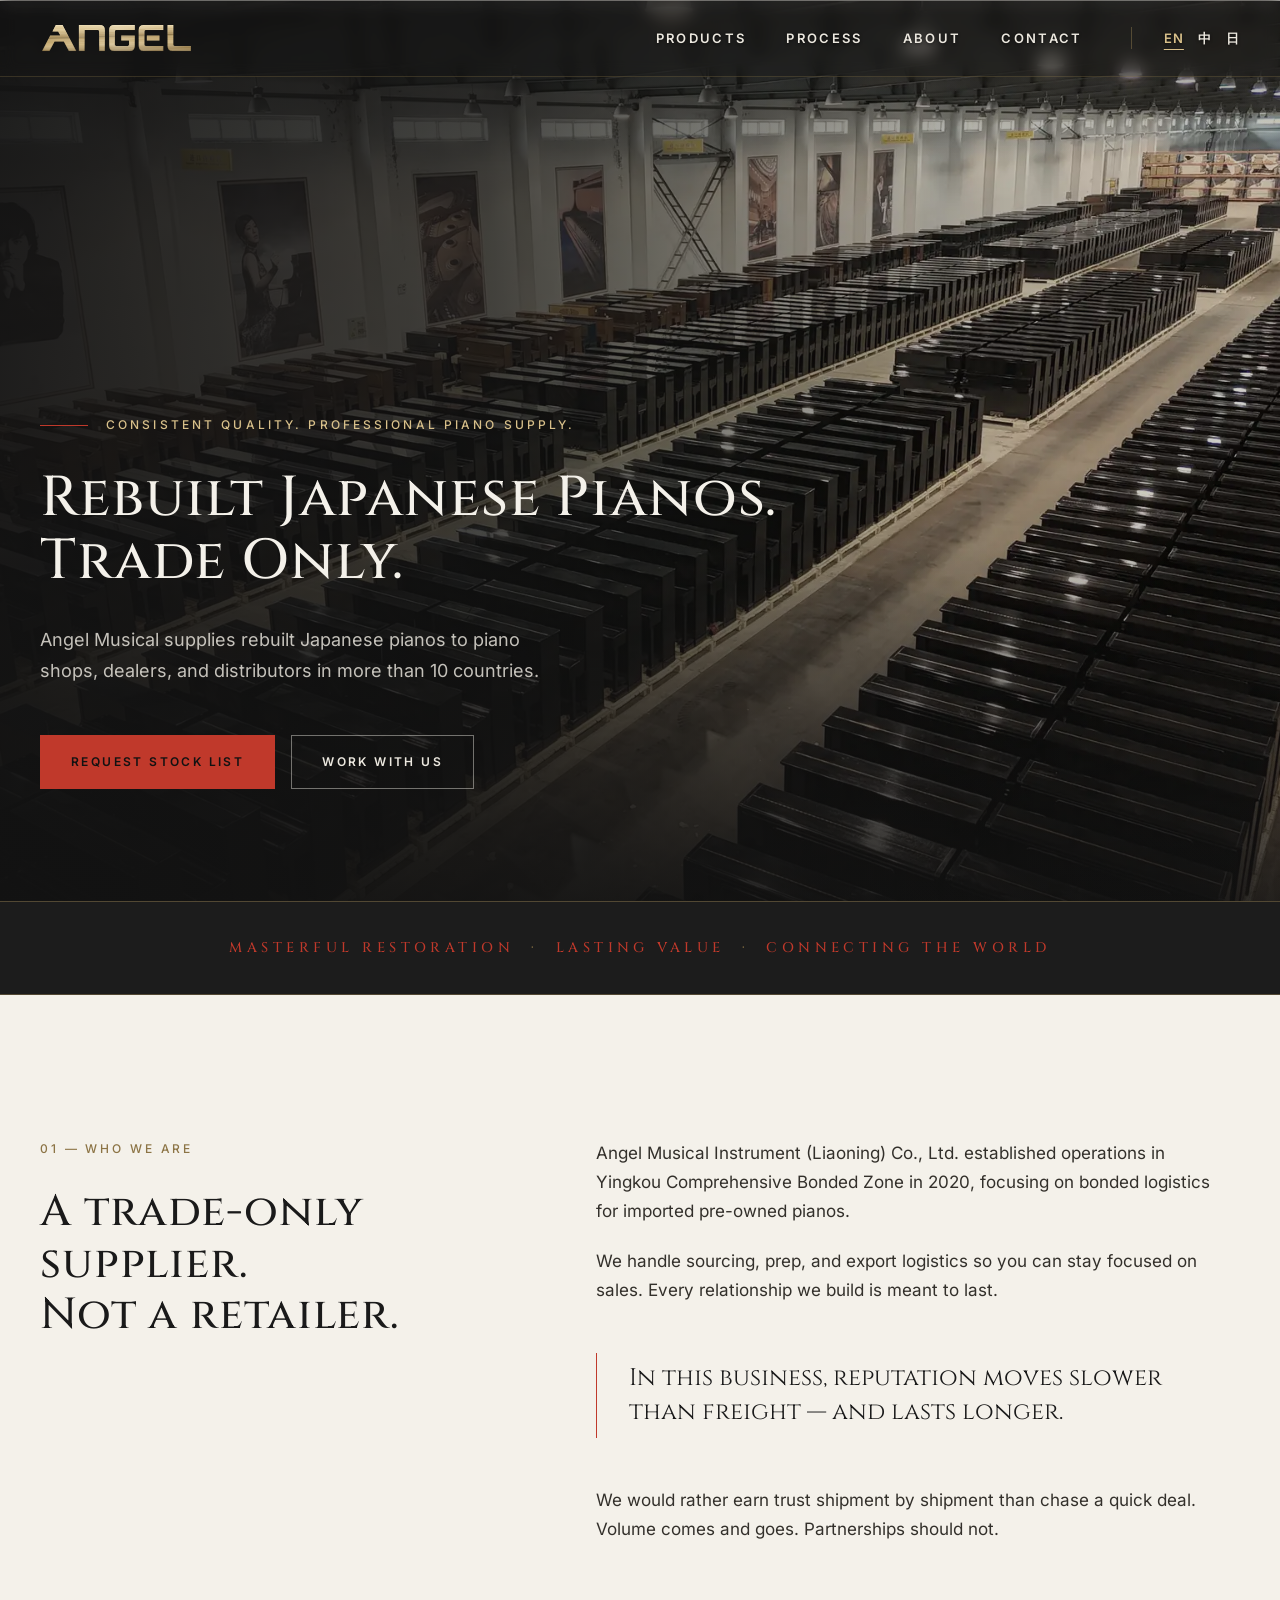
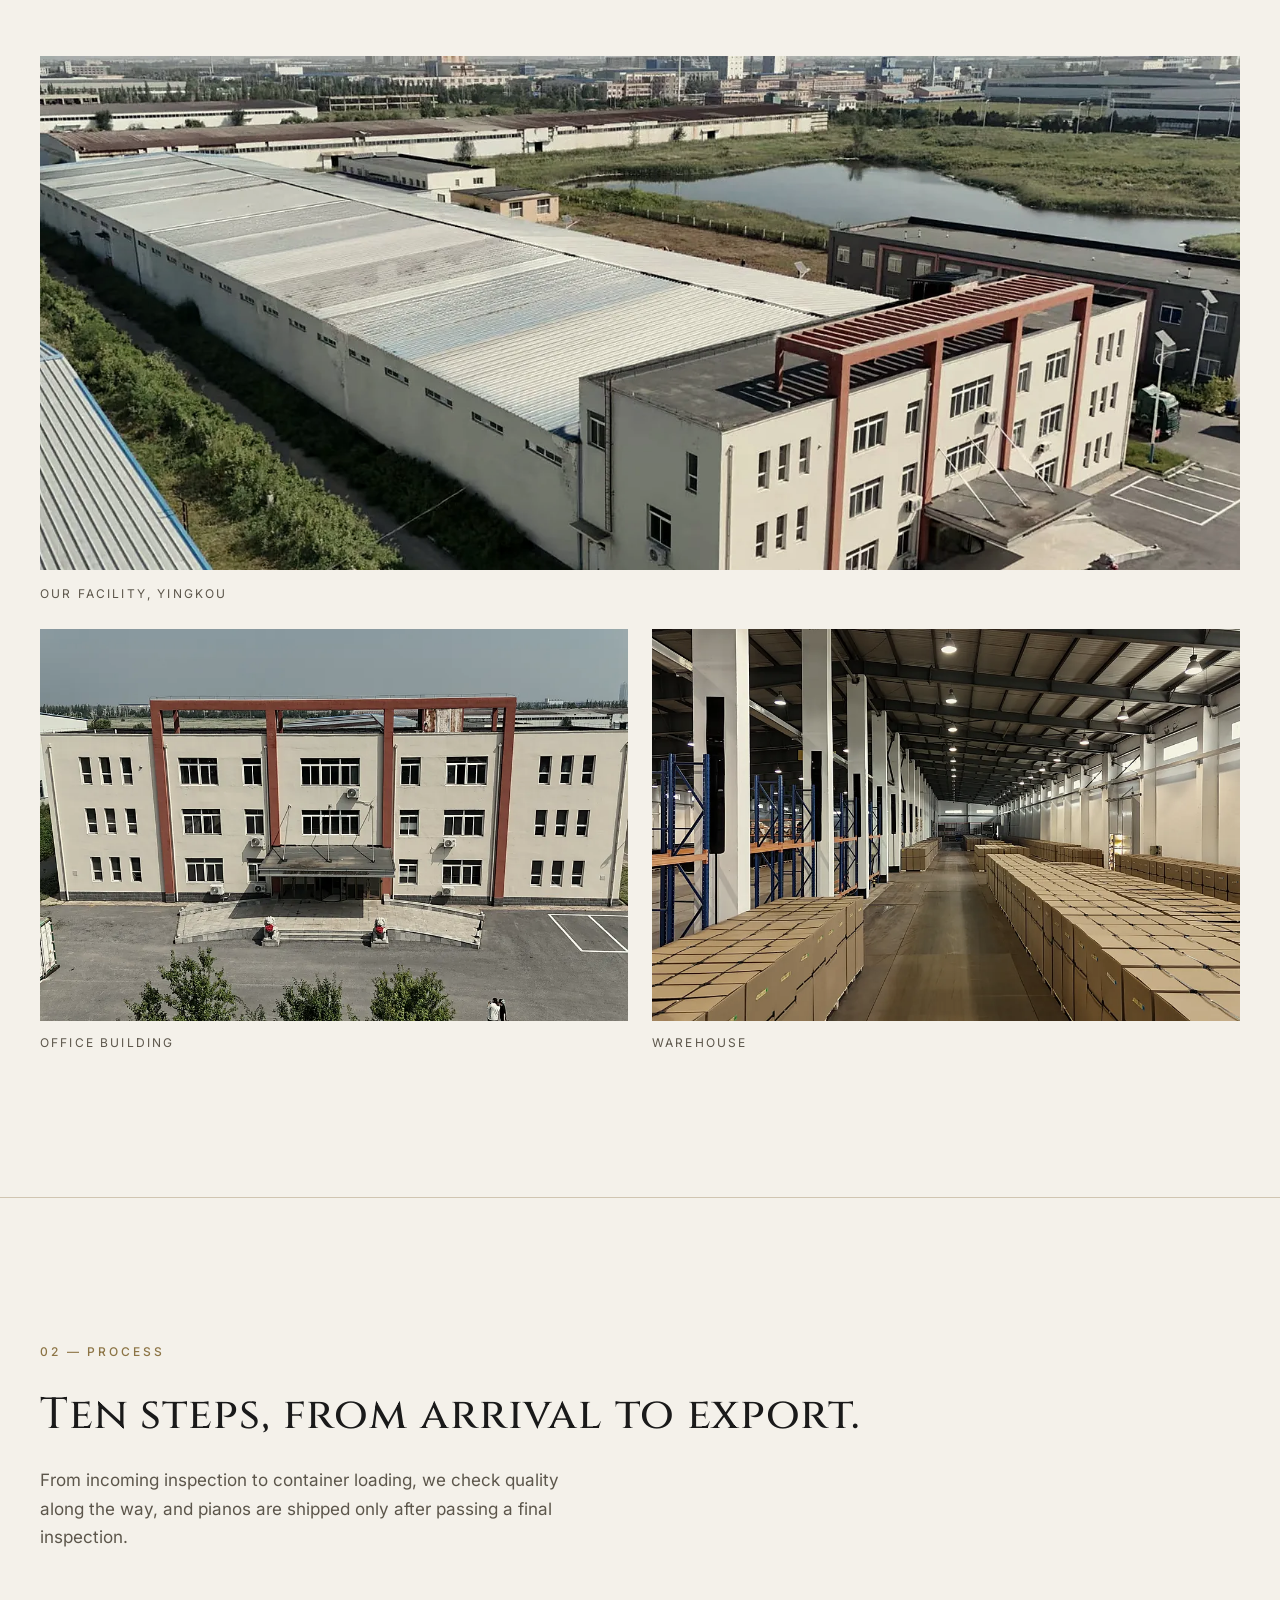
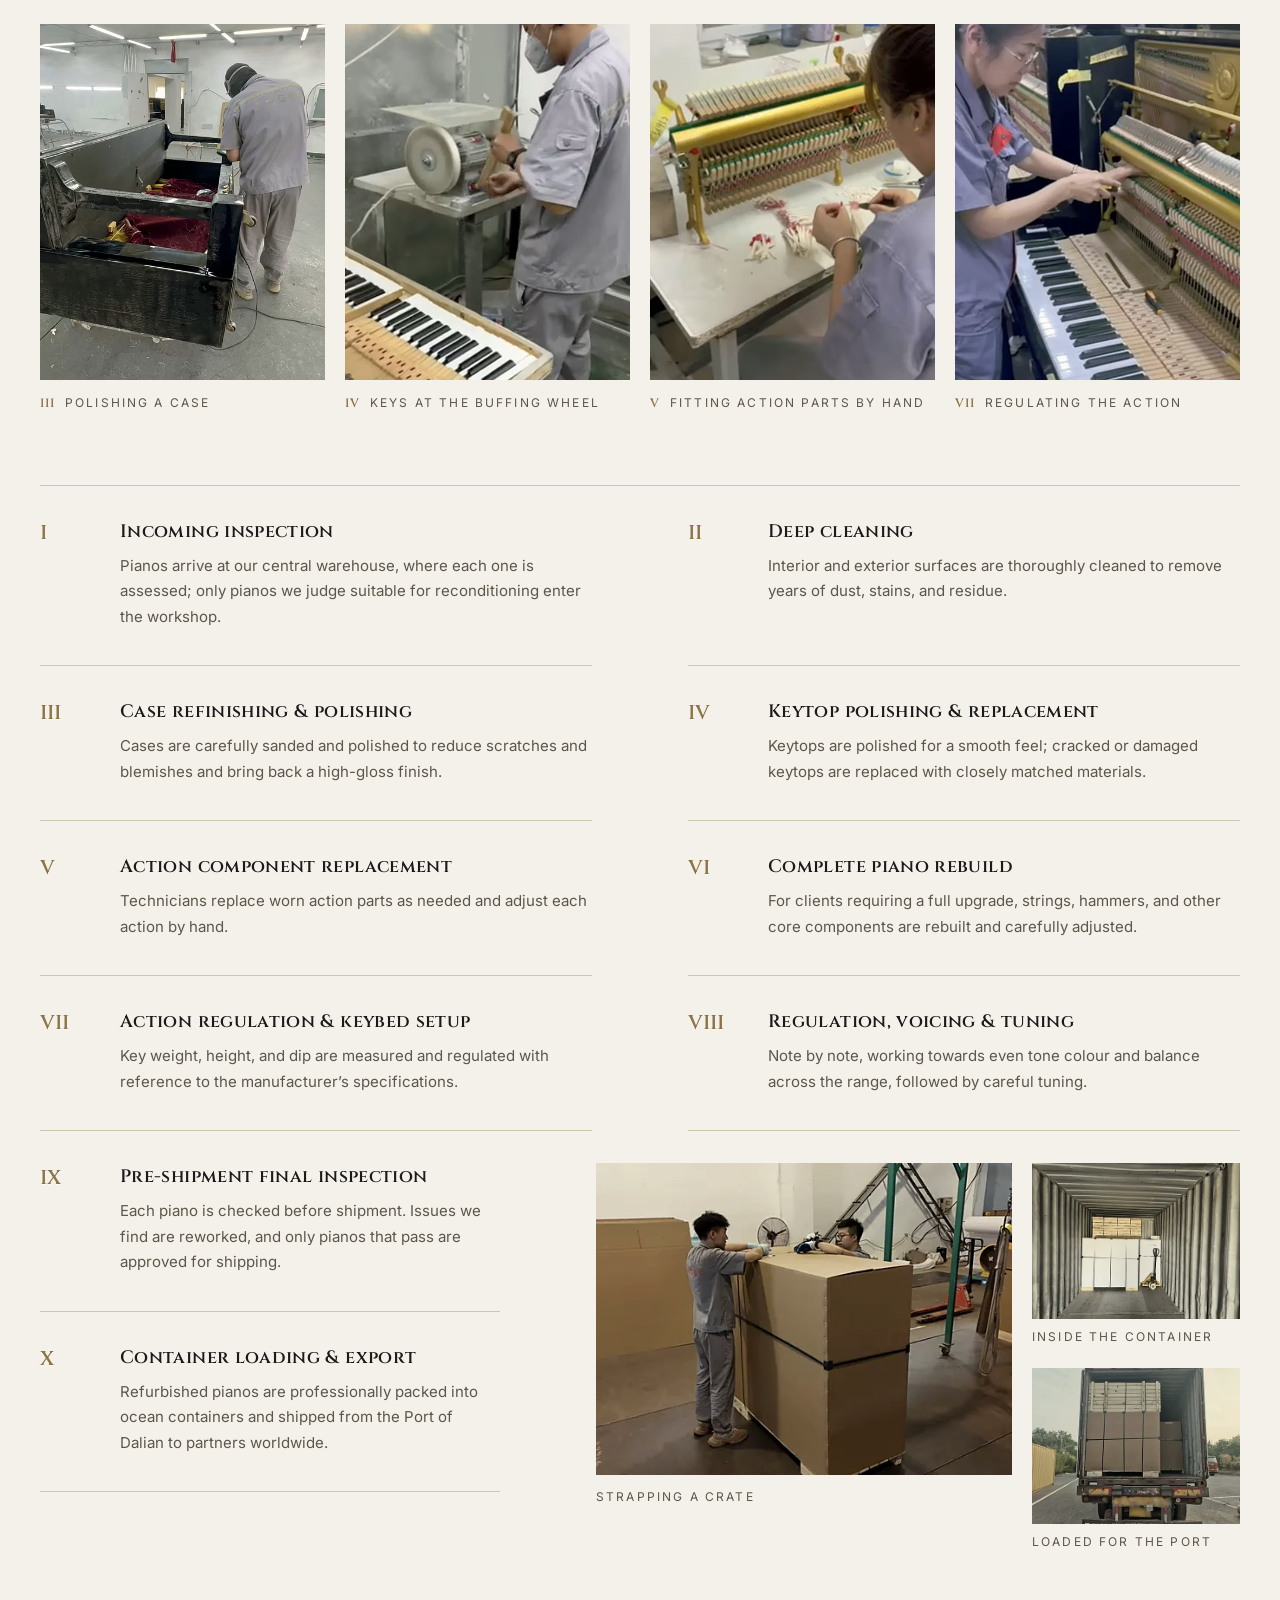
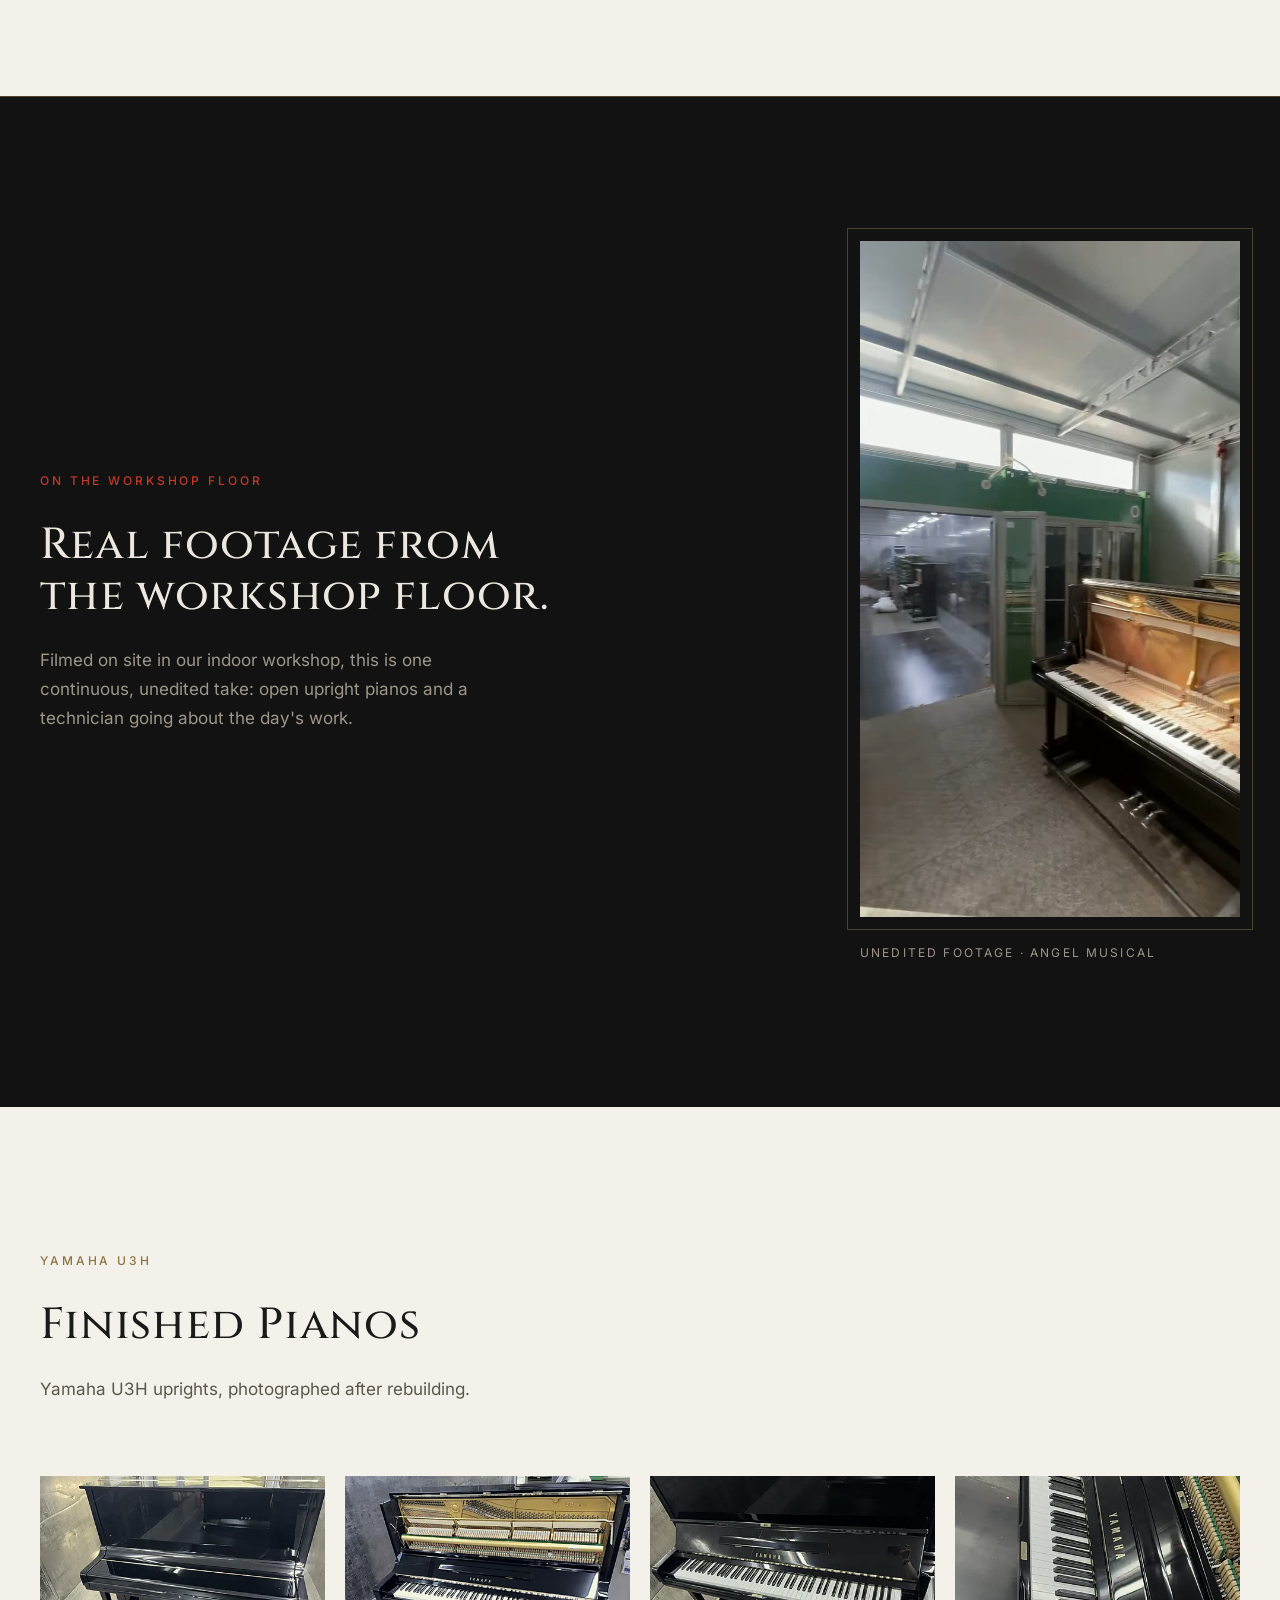
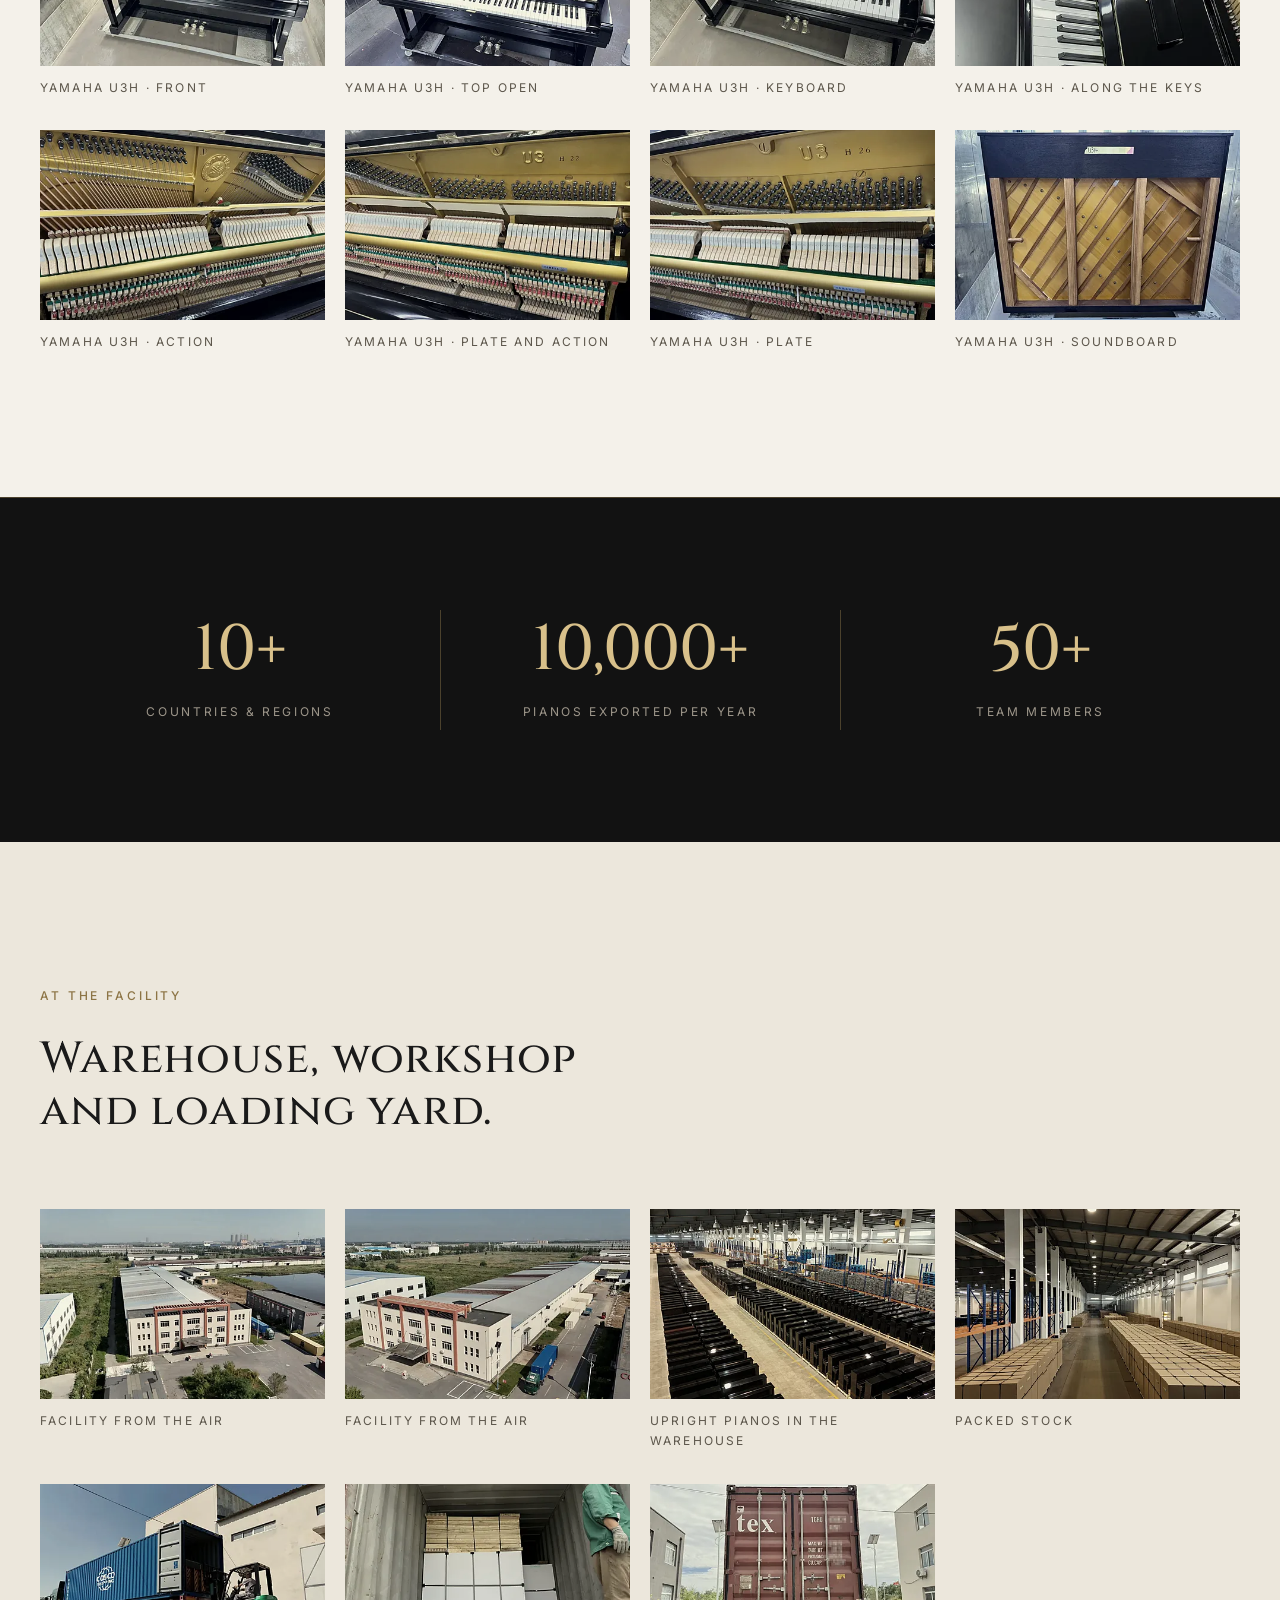
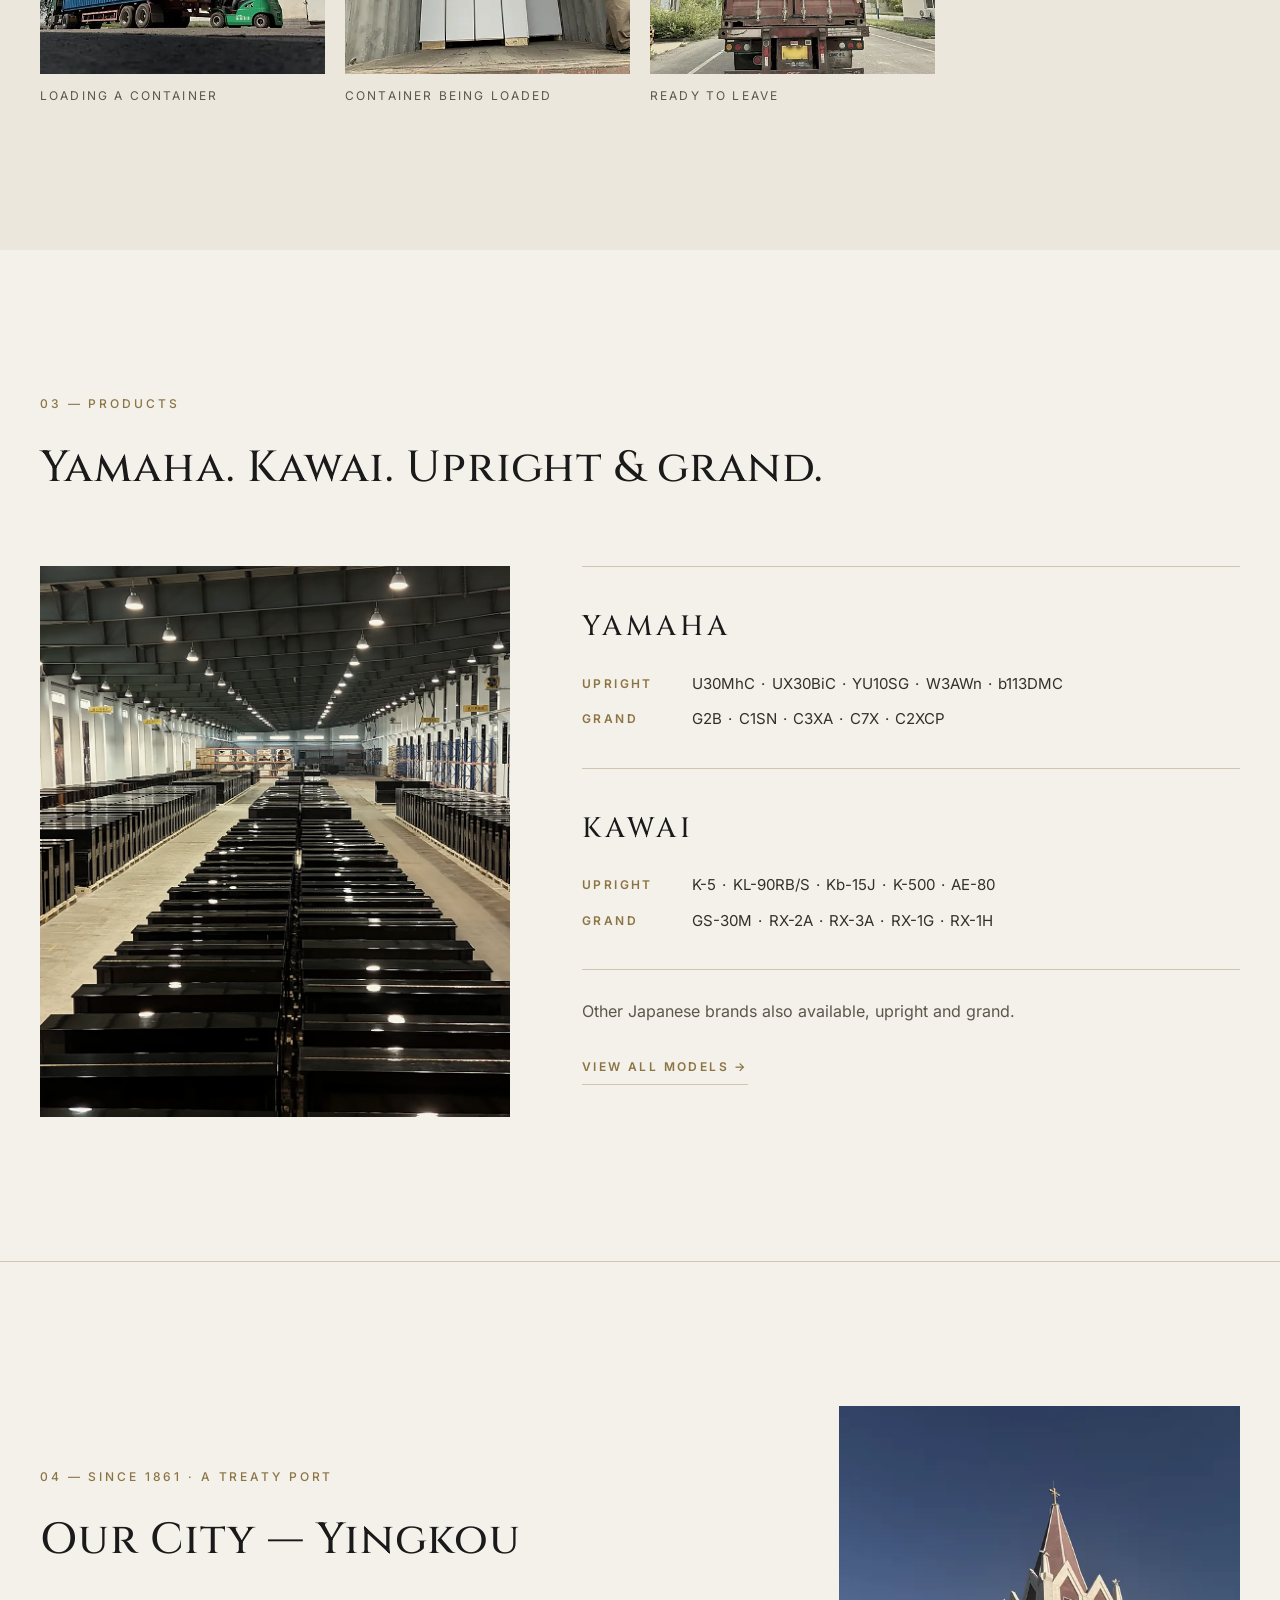
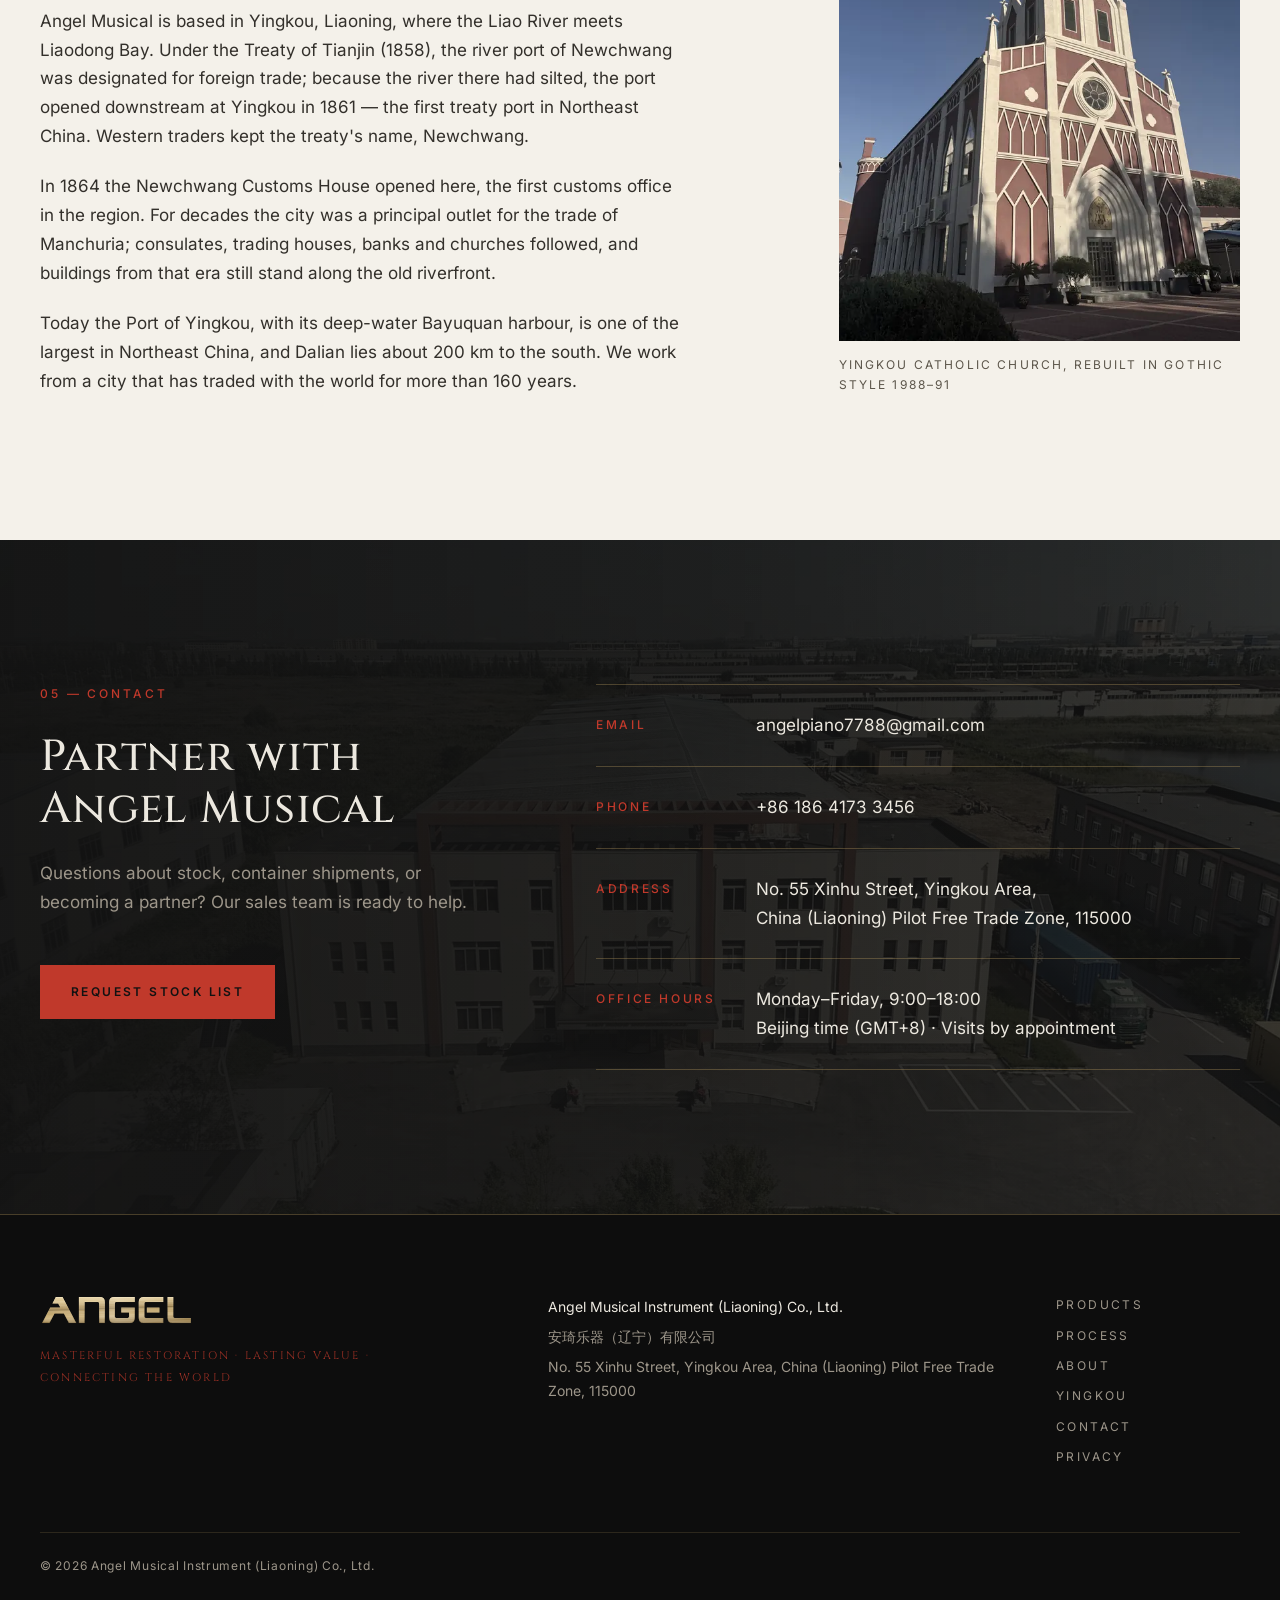
==== commit c2a8d766: "Oct 23 update 2: finished-pianos showcase, clip row move, case video, retouched plates, captions Co-" ====
--- a/index.html
+++ b/index.html
@@ -200,65 +200,19 @@
           </p>
         </div>
 
-        <!-- 三张真实工艺照片。loading="lazy" = 滚动到附近才加载，省流量 -->
-        <div class="photo-row">
-          <figure>
-            <img src="images/process-action.webp" alt="Open upright piano with action and keys exposed during reconditioning" width="1000" height="750" loading="lazy">
-            <figcaption>Action components</figcaption>
-          </figure>
-          <figure>
-            <img src="images/process-voicing.webp" alt="Technician voicing piano hammers" width="1000" height="667" loading="lazy">
-            <figcaption>Voicing &amp; tuning</figcaption>
-          </figure>
-          <figure>
-            <img src="images/process-export.webp" alt="Forklift loading pianos into a shipping container" width="1000" height="750" loading="lazy">
-            <figcaption>Container loading</figcaption>
-          </figure>
-        </div>
-
-        <!-- 编号列表：<ol> 是"有序列表"，编号样式由 CSS 控制（I、II、III…） -->
-        <ol class="steps">
-          <li>
-            <h3>Incoming inspection</h3>
-            <p>Pianos arrive at our central warehouse, where each one is assessed; only pianos we judge suitable for reconditioning enter the workshop.</p>
-          </li>
-          <li>
-            <h3>Deep cleaning</h3>
-            <p>Interior and exterior surfaces are thoroughly cleaned to remove years of dust, stains, and residue.</p>
-          </li>
-          <li>
-            <h3>Case refinishing &amp; polishing</h3>
-            <p>Cases are carefully sanded and polished to reduce scratches and blemishes and bring back a high-gloss finish.</p>
-          </li>
-          <li>
-            <h3>Keytop polishing &amp; replacement</h3>
-            <p>Keytops are polished for a smooth feel; cracked or damaged keytops are replaced with closely matched materials.</p>
-          </li>
-          <li>
-            <h3>Action component replacement</h3>
-            <p>Technicians replace worn action parts as needed and adjust each action by hand.</p>
-          </li>
-          <li>
-            <h3>Complete piano rebuild</h3>
-            <p>For clients requiring a full upgrade, strings, hammers, and other core components are rebuilt and carefully adjusted.</p>
-          </li>
-          <li>
-            <h3>Action regulation &amp; keybed setup</h3>
-            <p>Key weight, height, and dip are measured and regulated with reference to the manufacturer&rsquo;s specifications.</p>
-          </li>
-          <li>
-            <h3>Regulation, voicing &amp; tuning</h3>
-            <p>Note by note, working towards even tone colour and balance across the range, followed by careful tuning.</p>
-          </li>
-        </ol>
-
-        <!-- 2026-10-23 新增：车间短视频 / 截图，对应上面的第 III、IV、V、VII 步。
+        <!-- 2026-10-23 新增：车间短视频，对应下面的第 III、IV、V、VII 步。
+             2026-10-23 调整：整排移到工序标题下面（替换原来那排三张照片），第 III 步也已换成视频。
              视频都是静音循环的小文件（每段 1 MB 以内），先只显示封面图，
              滚动到附近才由 js/clips.js 加载；手机上自动换成更小的版本；
              访客开启"减少动态效果"时只显示封面图，不播放。 -->
         <div class="clip-row">
           <figure>
-            <img src="images/clips/still-polishing.webp" alt="Technician polishing the case of a black upright piano with an orbital polisher" width="480" height="600" loading="lazy" decoding="async">
+            <video class="clip-video" muted loop playsinline preload="none"
+                   poster="images/clips/clip-case-poster.webp" width="480" height="600"
+                   aria-label="Workshop footage: a technician working on a grand piano case, then polishing an upright case with an orbital polisher">
+              <source data-src="video/clip-case.webm" data-src-mobile="video/clip-case-m.webm" type="video/webm">
+              <source data-src="video/clip-case.mp4" data-src-mobile="video/clip-case-m.mp4" type="video/mp4">
+            </video>
             <figcaption><span class="clip-no">III</span>Polishing a case</figcaption>
           </figure>
           <figure>
@@ -290,6 +244,42 @@
           </figure>
         </div>
 
+        <!-- 编号列表：<ol> 是"有序列表"，编号样式由 CSS 控制（I、II、III…） -->
+        <ol class="steps">
+          <li>
+            <h3>Incoming inspection</h3>
+            <p>Pianos arrive at our central warehouse, where each one is assessed; only pianos we judge suitable for reconditioning enter the workshop.</p>
+          </li>
+          <li>
+            <h3>Deep cleaning</h3>
+            <p>Interior and exterior surfaces are thoroughly cleaned to remove years of dust, stains, and residue.</p>
+          </li>
+          <li>
+            <h3>Case refinishing &amp; polishing</h3>
+            <p>Cases are carefully sanded and polished to reduce scratches and blemishes and bring back a high-gloss finish.</p>
+          </li>
+          <li>
+            <h3>Keytop polishing &amp; replacement</h3>
+            <p>Keytops are polished for a smooth feel; cracked or damaged keytops are replaced with closely matched materials.</p>
+          </li>
+          <li>
+            <h3>Action component replacement</h3>
+            <p>Technicians replace worn action parts as needed and adjust each action by hand.</p>
+          </li>
+          <li>
+            <h3>Complete piano rebuild</h3>
+            <p>For clients requiring a full upgrade, strings, hammers, and other core components are rebuilt and carefully adjusted.</p>
+          </li>
+          <li>
+            <h3>Action regulation &amp; keybed setup</h3>
+            <p>Key weight, height, and dip are measured and regulated with reference to the manufacturer&rsquo;s specifications.</p>
+          </li>
+          <li>
+            <h3>Regulation, voicing &amp; tuning</h3>
+            <p>Note by note, working towards even tone colour and balance across the range, followed by careful tuning.</p>
+          </li>
+        </ol>
+
         <!-- 2026-10-23 新增：第 IX–X 步（终检、包装、装柜）单独一块：左边文字，右边 3 张包装/装柜照片。
              第二个 <ol> 加了 class="steps-tail"，CSS 里让它的编号从 IX 接着往下数 -->
         <div class="pack-block">
@@ -334,6 +324,8 @@
 
     <!-- ===============================================================
          5b. 工艺视频带 Craft video（公司自己拍摄的车间视频，已去除全部声音）
+         2026-10-23 文案改为"车间视频实况"：强调这是室内车间现场拍的一段连续镜头，中间没有剪辑
+         （只截取了约 8 秒、去掉声音、统一了色调；不要写成"原片"）。
          左边文字、右边竖版视频。
          - muted：静音（浏览器只允许静音视频自动播放）
          - loop：循环播放
@@ -342,15 +334,15 @@
          - preload="none"：先不下载视频，等滚动到附近时由 js/craft-video.js 再加载（省流量）
          如果访客的系统设置了"减少动态效果"，视频不会自动播放，只显示封面和播放按钮。
          =============================================================== -->
-    <section class="section section-dark craft" aria-label="Inside the workshop">
+    <section class="section section-dark craft" aria-label="Workshop video">
       <div class="container craft-grid">
 
         <div class="craft-text">
-          <p class="section-no">Inside the workshop</p>
-          <h2 class="section-title">This stage shapes<br>how a piano plays.</h2>
+          <p class="section-no">On the workshop floor</p>
+          <h2 class="section-title">Real footage from<br>the workshop floor.</h2>
           <p class="section-intro">
-            In a dedicated indoor workspace, our technicians replace worn action parts
-            and regulate each action by hand for an even, responsive touch.
+            Filmed on site in our indoor workshop, this is one continuous, unedited take:
+            open upright pianos and a technician going about the day's work.
           </p>
         </div>
 
@@ -362,9 +354,100 @@
             <source data-src="video/craft-loop.webm" type="video/webm">
             <source data-src="video/craft-loop.mp4" type="video/mp4">
           </video>
-          <figcaption>Workshop footage · Angel Musical</figcaption>
+          <figcaption>Unedited footage · Angel Musical</figcaption>
         </figure>
 
+      </div>
+    </section>
+
+    <!-- ===============================================================
+         5b. 成品展示 Finished pianos（2026-10-23 新增：8 张雅马哈 U3H 成品照片）
+         - 照片由 site-src/make_showcase.py 生成：钢板序列号只保留前两位、背面标签编号已抹掉（隐私）
+         - 和下面的相册用同一套样式（.gallery-grid：电脑 4 列 × 2 行，手机 2 列）和同一个灯箱（js/gallery.js）
+         - 只有 class 里带 gallery-lb 的区块会被灯箱接管；每个区块各自翻页（这里是 1/8 … 8/8）
+         =============================================================== -->
+    <section class="section section-light showcase gallery-lb" id="showcase" aria-label="Finished pianos"
+             data-label-close="Close" data-label-prev="Previous photo" data-label-next="Next photo">
+      <div class="container">
+        <div class="section-head section-head-wide">
+          <p class="section-no">Yamaha U3H</p>
+          <h2 class="section-title">Finished Pianos</h2>
+          <p class="section-intro">Yamaha U3H uprights, photographed after rebuilding.</p>
+        </div>
+        <ul class="gallery-grid">
+          <li>
+            <a class="g-item" href="images/showcase/u3h-front-1600.webp">
+              <img src="images/showcase/u3h-front-960.webp"
+                   srcset="images/showcase/u3h-front-480.webp 480w, images/showcase/u3h-front-960.webp 960w"
+                   sizes="(max-width: 960px) 50vw, 300px"
+                   alt="Yamaha U3H upright piano from the front, lid closed" width="960" height="640" loading="lazy" decoding="async">
+            </a>
+            <p class="g-cap">Yamaha U3H · front</p>
+          </li>
+          <li>
+            <a class="g-item" href="images/showcase/u3h-open-1600.webp">
+              <img src="images/showcase/u3h-open-960.webp"
+                   srcset="images/showcase/u3h-open-480.webp 480w, images/showcase/u3h-open-960.webp 960w"
+                   sizes="(max-width: 960px) 50vw, 300px"
+                   alt="Yamaha U3H with the top lid and front panel open, showing the action" width="960" height="640" loading="lazy" decoding="async">
+            </a>
+            <p class="g-cap">Yamaha U3H · top open</p>
+          </li>
+          <li>
+            <a class="g-item" href="images/showcase/u3h-keyboard-1600.webp">
+              <img src="images/showcase/u3h-keyboard-960.webp"
+                   srcset="images/showcase/u3h-keyboard-480.webp 480w, images/showcase/u3h-keyboard-960.webp 960w"
+                   sizes="(max-width: 960px) 50vw, 300px"
+                   alt="Keyboard and fallboard of a Yamaha U3H" width="960" height="640" loading="lazy" decoding="async">
+            </a>
+            <p class="g-cap">Yamaha U3H · keyboard</p>
+          </li>
+          <li>
+            <a class="g-item" href="images/showcase/u3h-keys-1600.webp">
+              <img src="images/showcase/u3h-keys-960.webp"
+                   srcset="images/showcase/u3h-keys-480.webp 480w, images/showcase/u3h-keys-960.webp 960w"
+                   sizes="(max-width: 960px) 50vw, 300px"
+                   alt="The keys of a Yamaha U3H seen from the bass end" width="960" height="640" loading="lazy" decoding="async">
+            </a>
+            <p class="g-cap">Yamaha U3H · along the keys</p>
+          </li>
+          <li>
+            <a class="g-item" href="images/showcase/u3h-action-1600.webp">
+              <img src="images/showcase/u3h-action-960.webp"
+                   srcset="images/showcase/u3h-action-480.webp 480w, images/showcase/u3h-action-960.webp 960w"
+                   sizes="(max-width: 960px) 50vw, 300px"
+                   alt="Hammers, strings and tuning pins inside a Yamaha U3H" width="960" height="640" loading="lazy" decoding="async">
+            </a>
+            <p class="g-cap">Yamaha U3H · action</p>
+          </li>
+          <li>
+            <a class="g-item" href="images/showcase/u3h-plate-1600.webp">
+              <img src="images/showcase/u3h-plate-960.webp"
+                   srcset="images/showcase/u3h-plate-480.webp 480w, images/showcase/u3h-plate-960.webp 960w"
+                   sizes="(max-width: 960px) 50vw, 300px"
+                   alt="Plate marked U3 above the action" width="960" height="640" loading="lazy" decoding="async">
+            </a>
+            <p class="g-cap">Yamaha U3H · plate and action</p>
+          </li>
+          <li>
+            <a class="g-item" href="images/showcase/u3h-plate-close-1600.webp">
+              <img src="images/showcase/u3h-plate-close-960.webp"
+                   srcset="images/showcase/u3h-plate-close-480.webp 480w, images/showcase/u3h-plate-close-960.webp 960w"
+                   sizes="(max-width: 960px) 50vw, 300px"
+                   alt="Close view of the U3 plate" width="960" height="640" loading="lazy" decoding="async">
+            </a>
+            <p class="g-cap">Yamaha U3H · plate</p>
+          </li>
+          <li>
+            <a class="g-item" href="images/showcase/u3h-back-1600.webp">
+              <img src="images/showcase/u3h-back-960.webp"
+                   srcset="images/showcase/u3h-back-480.webp 480w, images/showcase/u3h-back-960.webp 960w"
+                   sizes="(max-width: 960px) 50vw, 300px"
+                   alt="Soundboard of a Yamaha U3H seen from the back, with its ribs" width="960" height="640" loading="lazy" decoding="async">
+            </a>
+            <p class="g-cap">Yamaha U3H · soundboard</p>
+          </li>
+        </ul>
       </div>
     </section>
 
@@ -396,7 +479,7 @@
          - js/gallery.js 会把点击改成"在页面里弹出大图"（灯箱），可以左右切换、按 Esc 关闭。
          - data-label-* = 灯箱按钮的读屏文字，中日文版会被替换成对应语言
          =============================================================== -->
-    <section class="section section-light gallery" id="gallery" aria-label="Photo gallery"
+    <section class="section section-light gallery gallery-lb" id="gallery" aria-label="Photo gallery"
              data-label-close="Close" data-label-prev="Previous photo" data-label-next="Next photo">
       <div class="container">
         <div class="section-head section-head-wide">
@@ -420,7 +503,7 @@
                    sizes="(max-width: 960px) 50vw, 300px"
                    alt="Aerial view of the office building and yard" width="960" height="640" loading="lazy" decoding="async">
             </a>
-            <p class="g-cap">Office &amp; yard</p>
+            <p class="g-cap">Facility from the air</p>
           </li>
           <li>
             <a class="g-item" href="images/gallery/g-warehouse-uprights-1600.webp">
@@ -439,15 +522,6 @@
                    alt="Packed cartons lined up in the warehouse" width="960" height="640" loading="lazy" decoding="async">
             </a>
             <p class="g-cap">Packed stock</p>
-          </li>
-          <li>
-            <a class="g-item" href="images/gallery/g-workshop-1600.webp">
-              <img src="images/gallery/g-workshop-960.webp"
-                   srcset="images/gallery/g-workshop-480.webp 480w, images/gallery/g-workshop-960.webp 960w"
-                   sizes="(max-width: 960px) 50vw, 300px"
-                   alt="Technician working on a piano case in the workshop" width="960" height="640" loading="lazy" decoding="async">
-            </a>
-            <p class="g-cap">Case work in the workshop</p>
           </li>
           <li>
             <a class="g-item" href="images/gallery/g-forklift-1600.webp">
--- a/css/style.css
+++ b/css/style.css
@@ -377,28 +377,7 @@
 /* =====================================================================
    4-5. 十道工序 Process
    ===================================================================== */
-/* 三张照片横排 */
-.photo-row {
-  display: grid;
-  grid-template-columns: repeat(3, 1fr);
-  gap: 24px;
-  margin-bottom: 96px;
-}
-.photo-row img {
-  width: 100%;
-  aspect-ratio: 4 / 3;       /* 统一裁成 4:3 */
-  object-fit: cover;
-  filter: saturate(0.82);    /* 稍微降低饱和度，让色调更统一、沉稳 */
-}
-.photo-row figcaption {
-  margin-top: 14px;
-  font-size: 0.75rem;
-  letter-spacing: 0.18em;
-  text-transform: uppercase;
-  color: var(--ink-muted);
-}
-
-/* 编号列表：两列，用 CSS 计数器自动生成罗马数字 I–X */
+/* （原来这里是工序区三张照片 .photo-row 的样式，2026-10-23 整排删除，样式一并删掉） */
 .steps {
   list-style: none;          /* 去掉浏览器默认的 1. 2. 3. */
   padding: 0;
@@ -952,7 +931,6 @@
   .tagline-band p { font-size: 0.75rem; letter-spacing: 0.22em; line-height: 2.2; }
   .tagline-band span { display: block; height: 0; overflow: hidden; }  /* 手机上口号分三行，隐藏圆点 */
 
-  .photo-row { grid-template-columns: 1fr; gap: 32px; margin-bottom: 64px; }
   .wide-photo { margin-top: 64px; }
   .wide-photo img { aspect-ratio: 16 / 10; }
   .craft-grid { grid-template-columns: 1fr; gap: 48px; }
@@ -1020,7 +998,6 @@
 :lang(zh) .btn, :lang(ja) .btn,
 :lang(zh) .text-link, :lang(ja) .text-link,
 :lang(zh) .main-nav a, :lang(ja) .main-nav a,
-:lang(zh) .photo-row figcaption, :lang(ja) .photo-row figcaption,
 :lang(zh) .craft-media figcaption, :lang(ja) .craft-media figcaption,
 :lang(zh) .city-photo figcaption, :lang(ja) .city-photo figcaption,
 :lang(zh) .stat-label, :lang(ja) .stat-label,
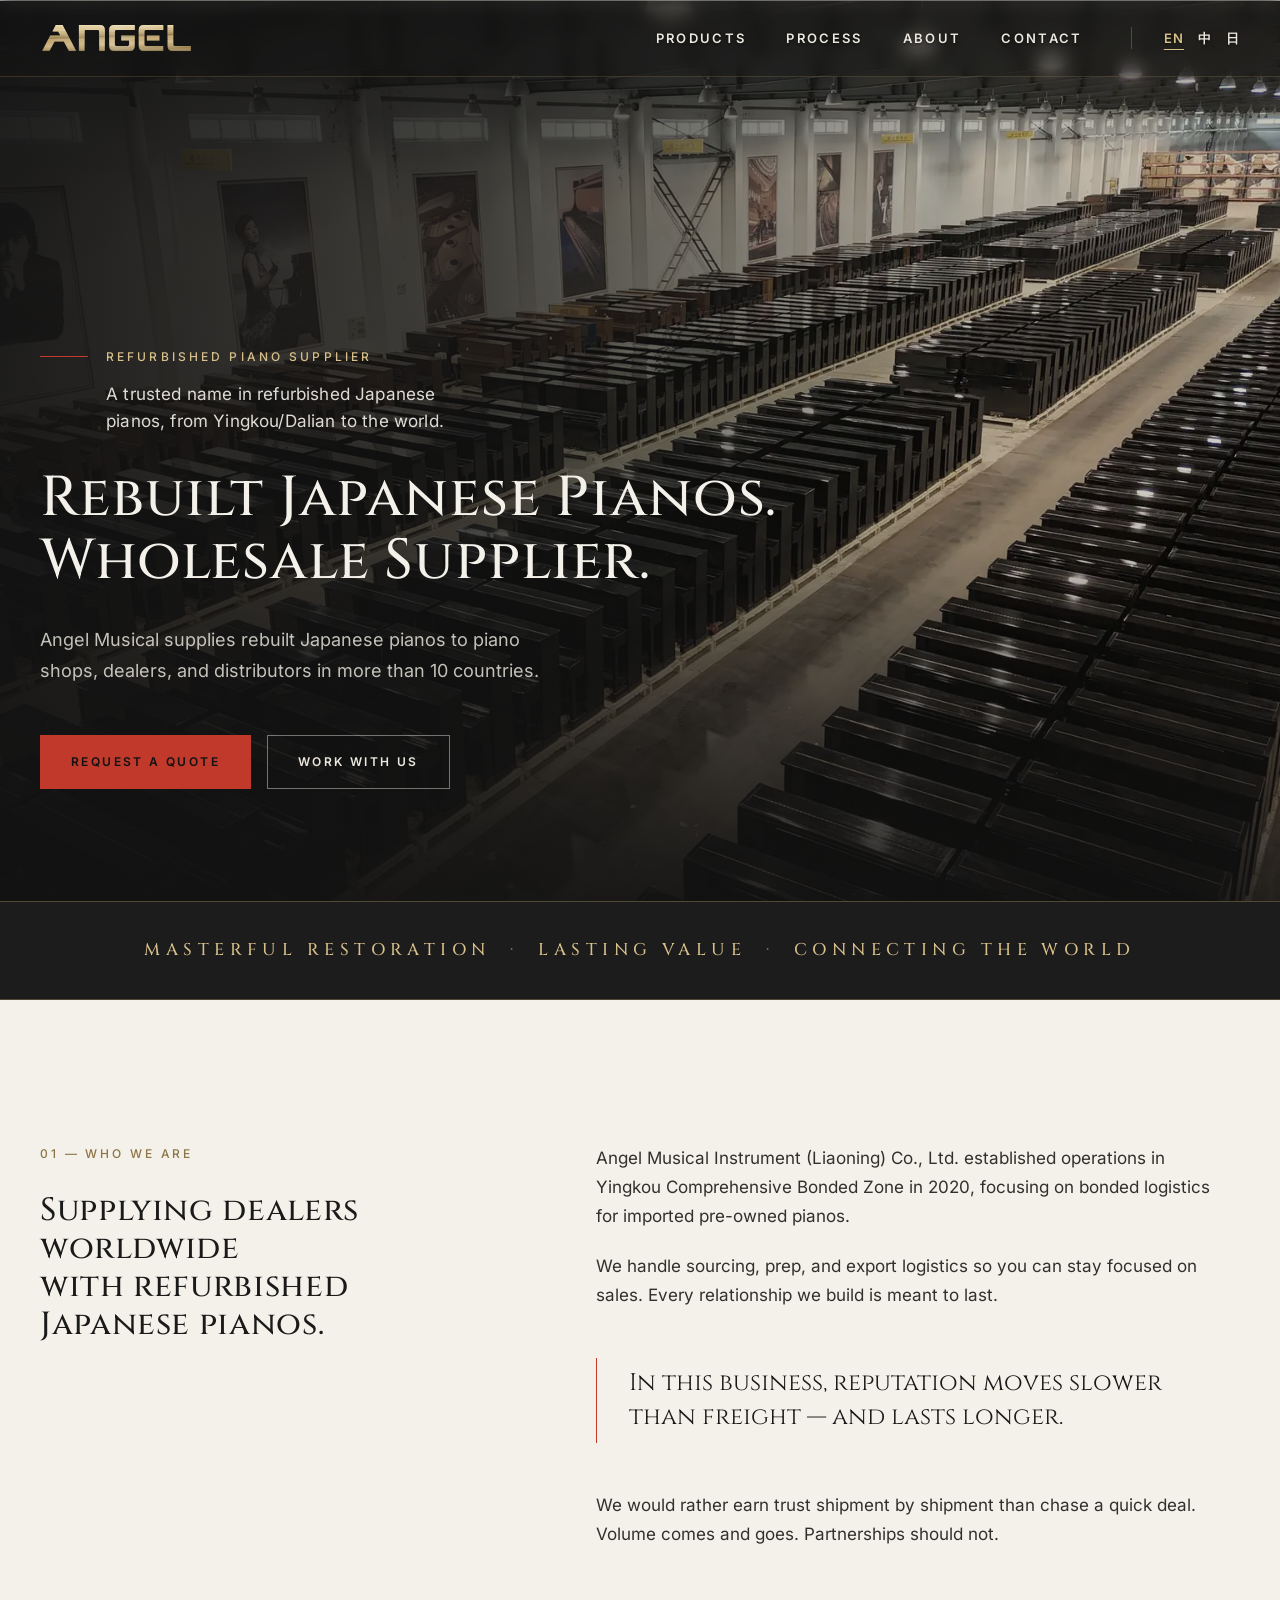
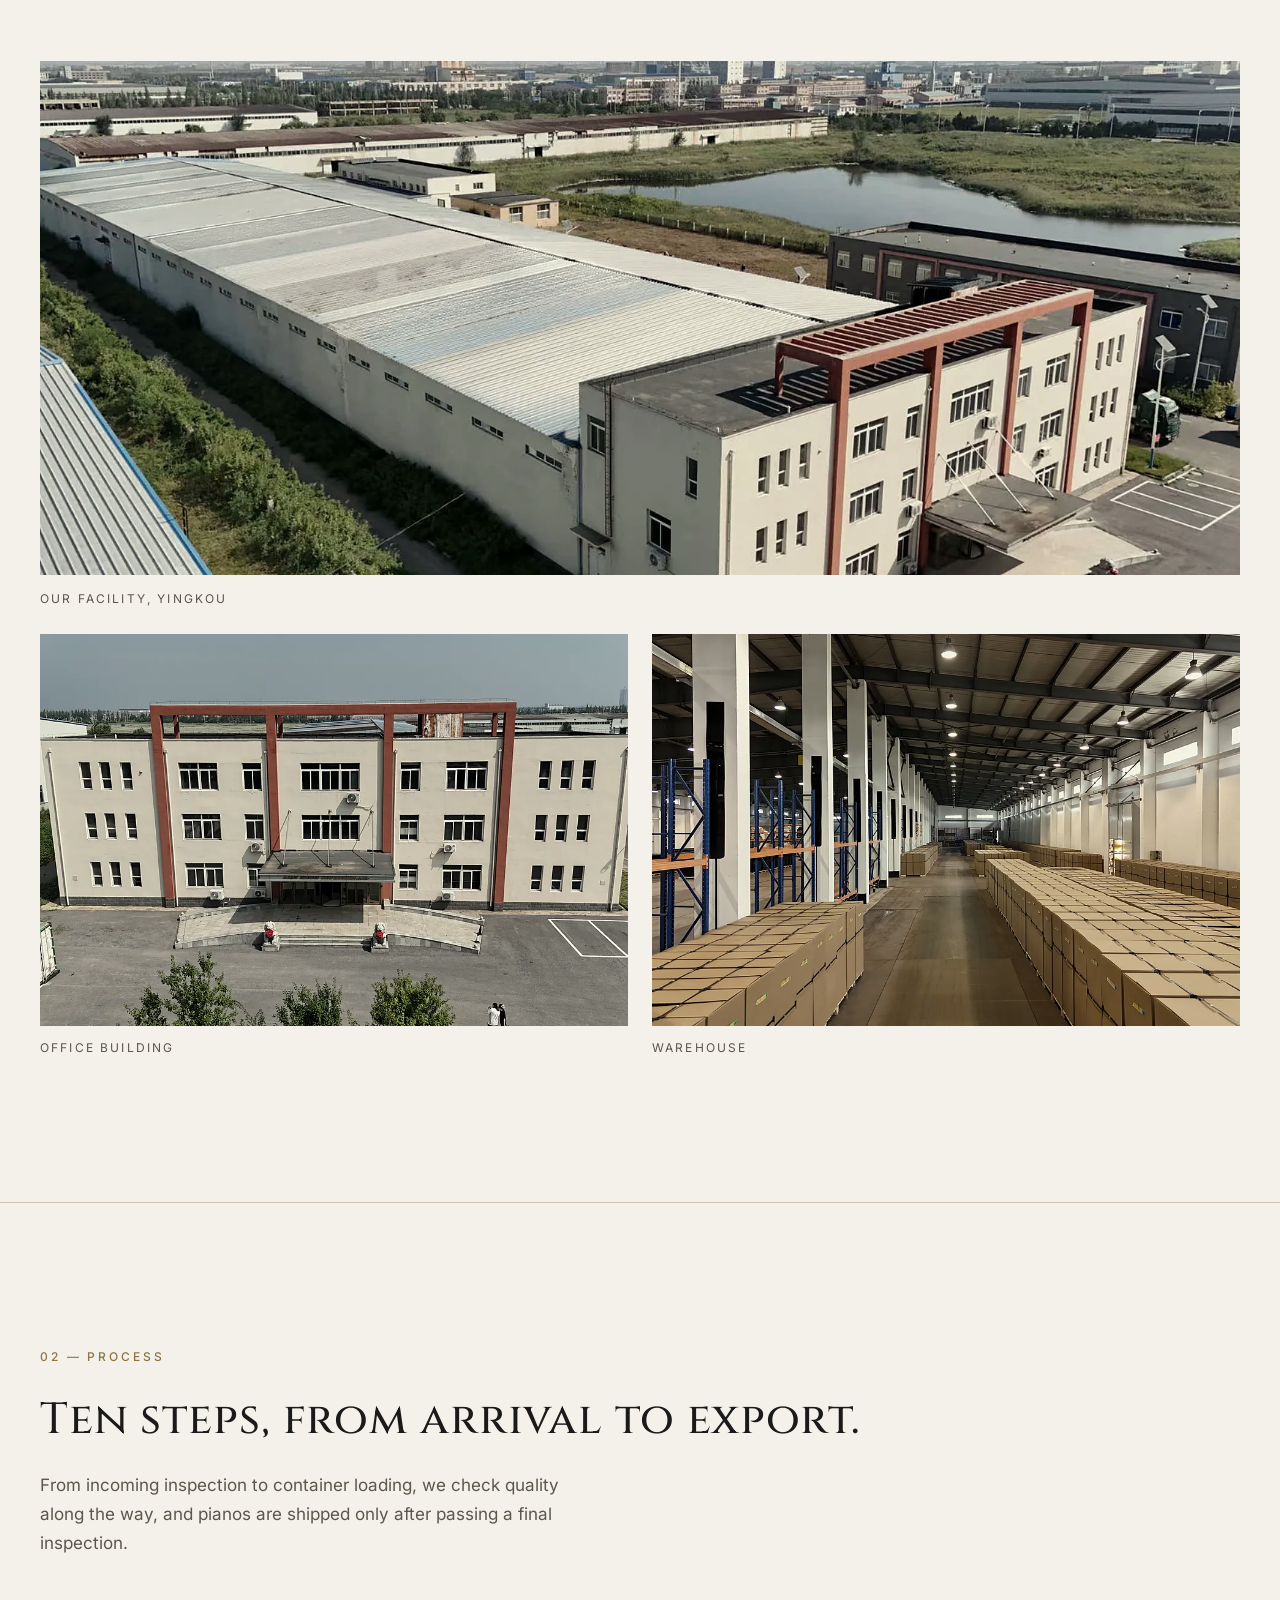
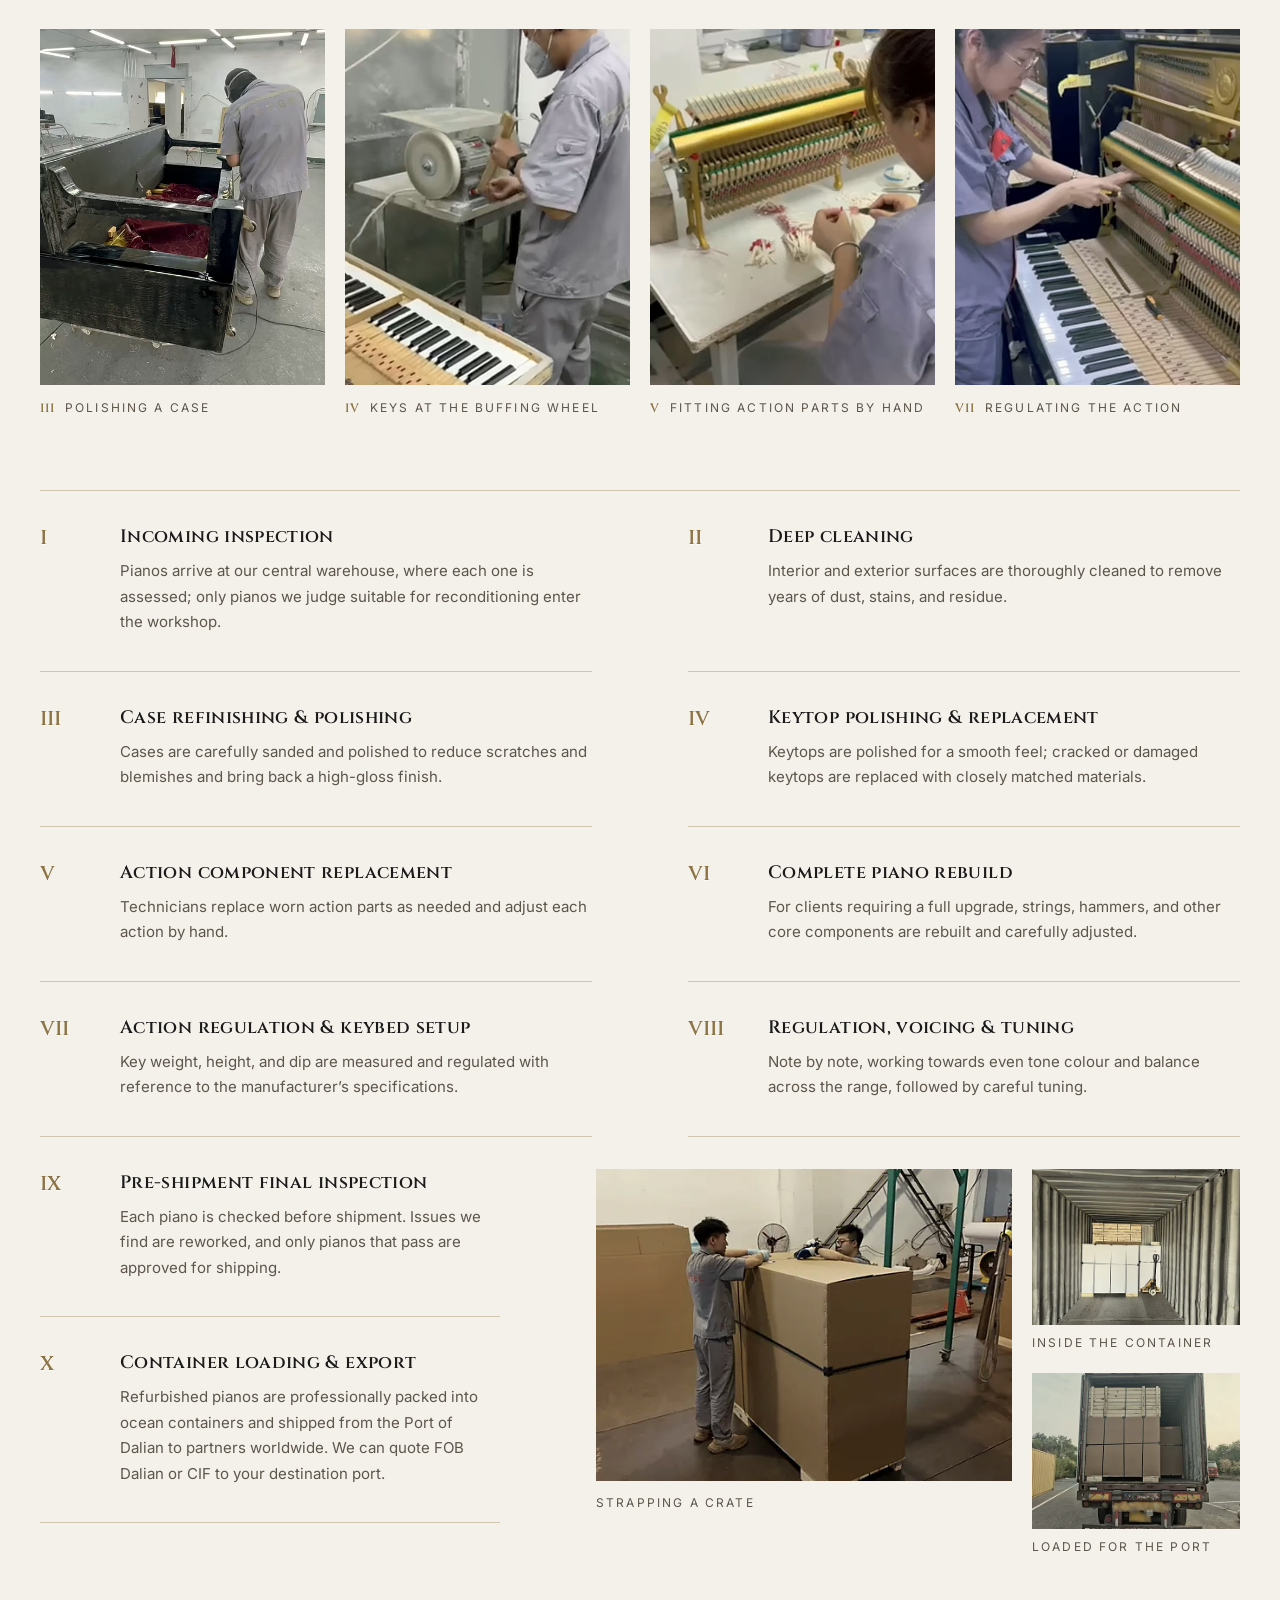
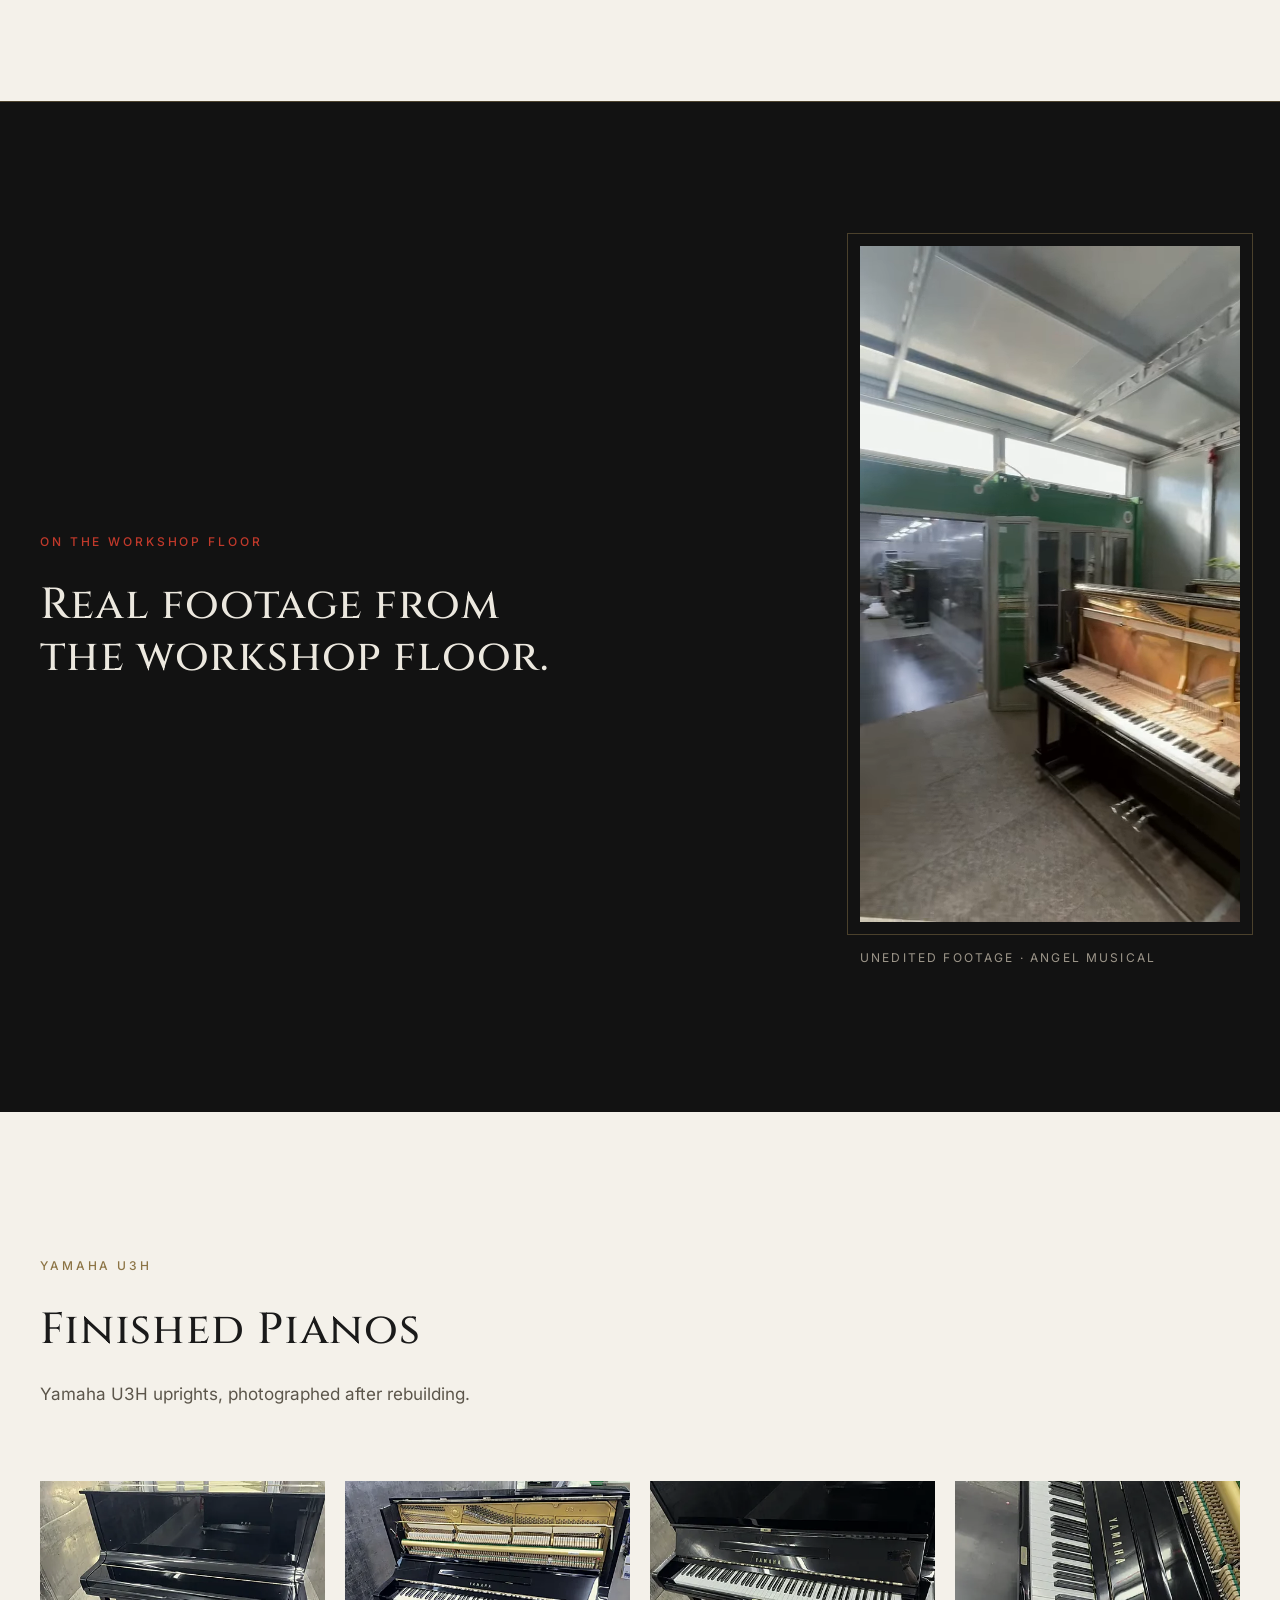
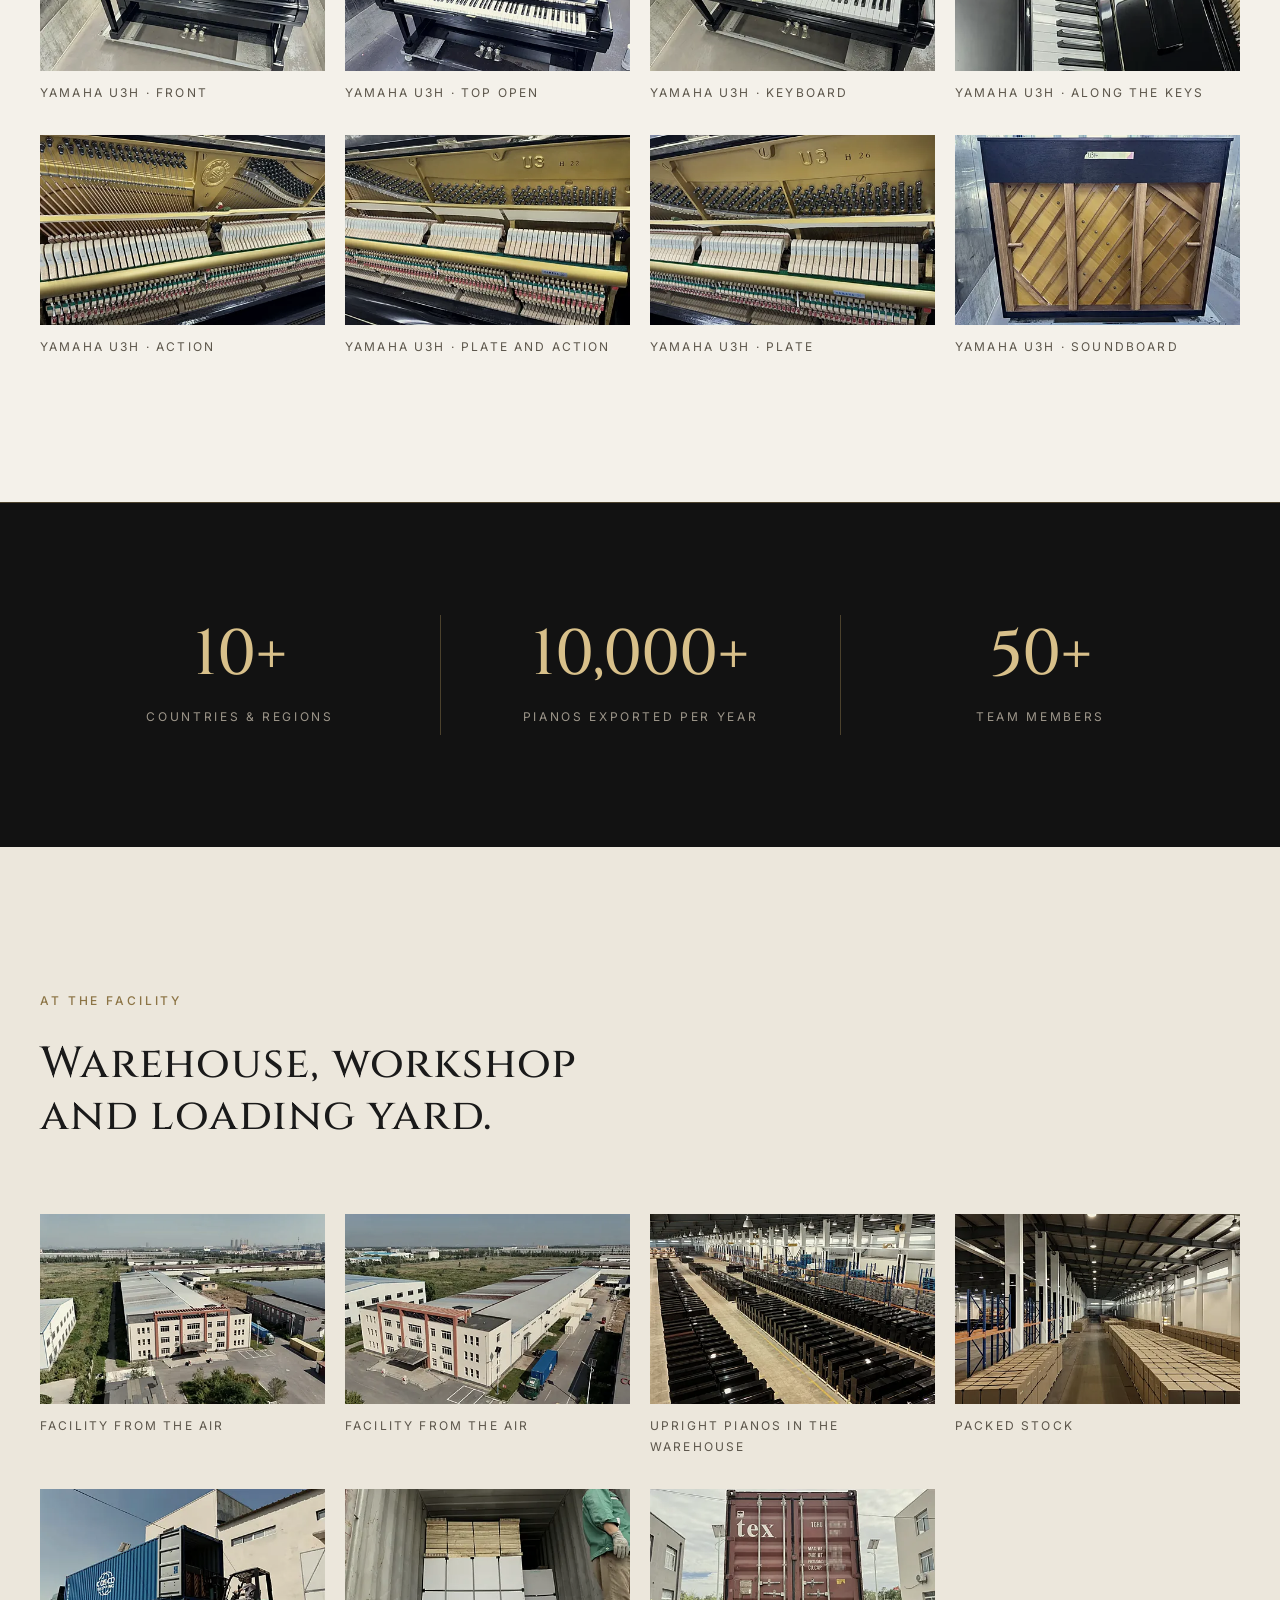
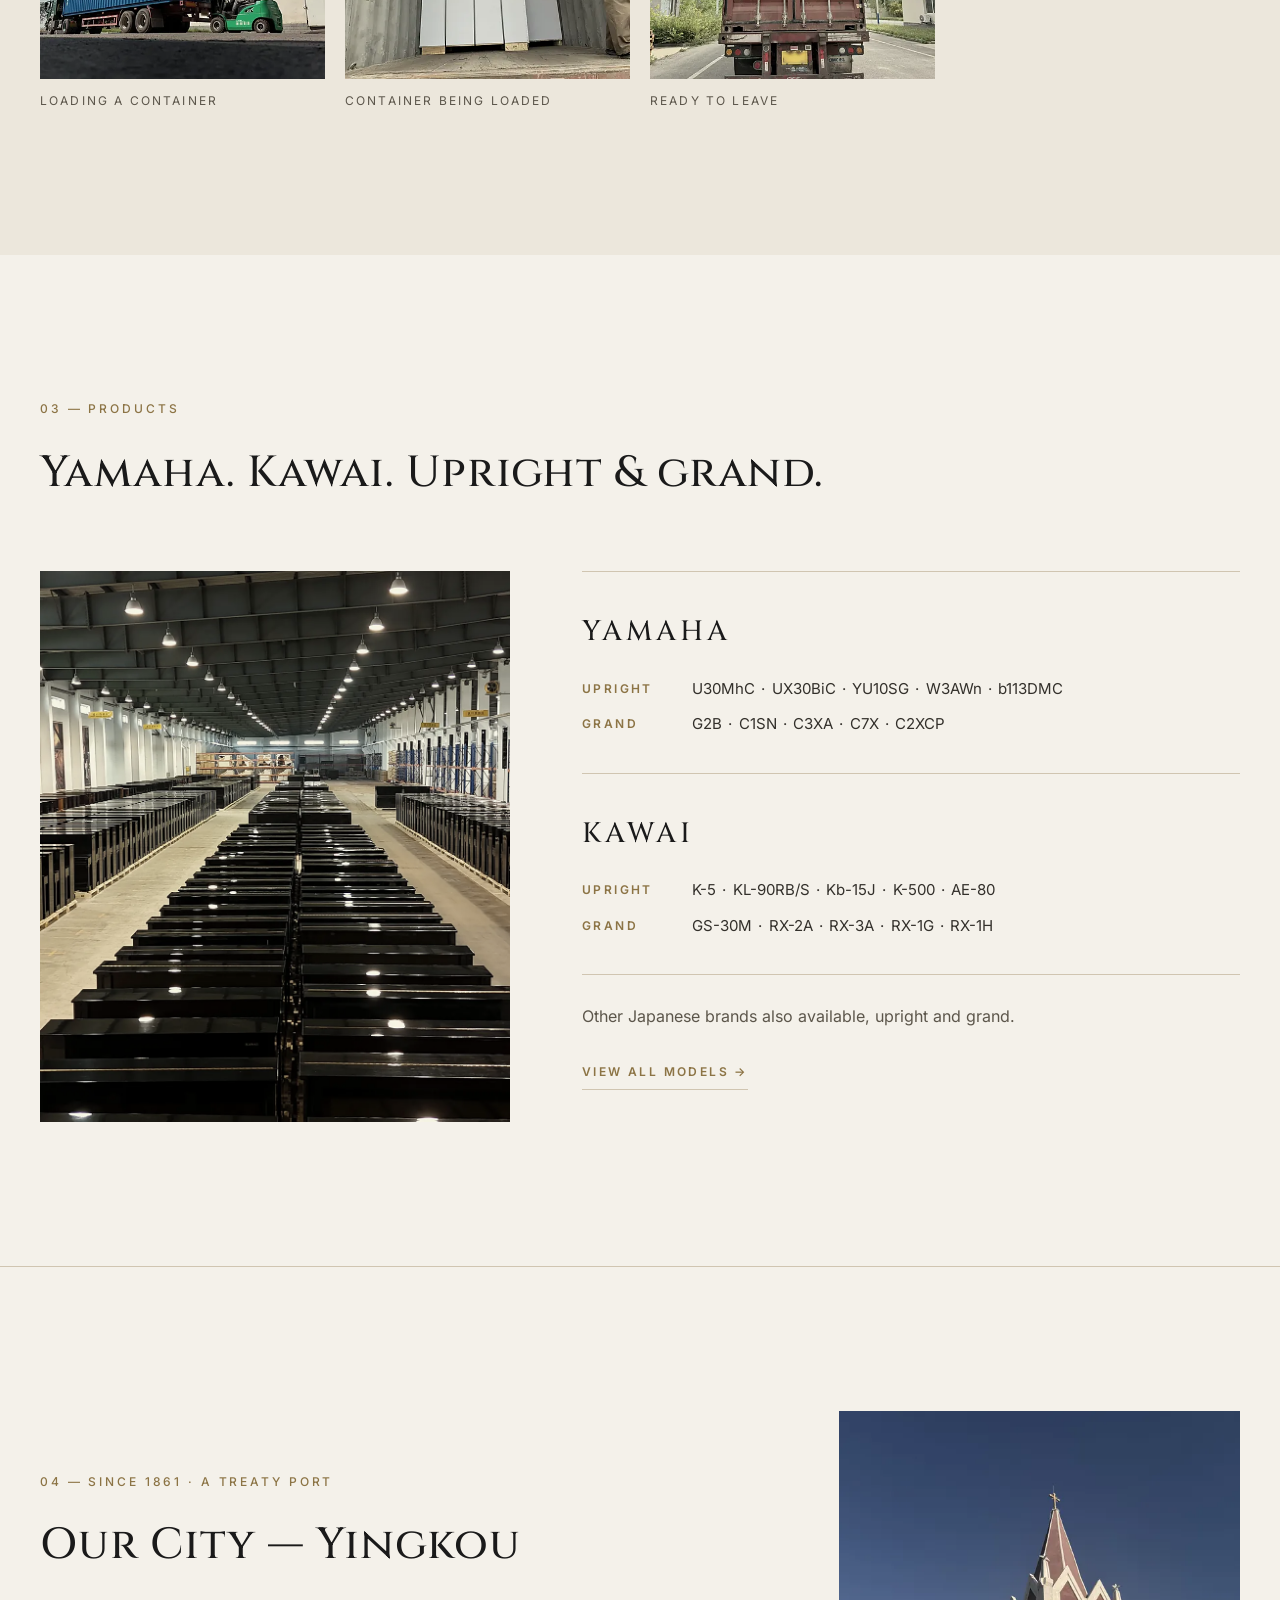
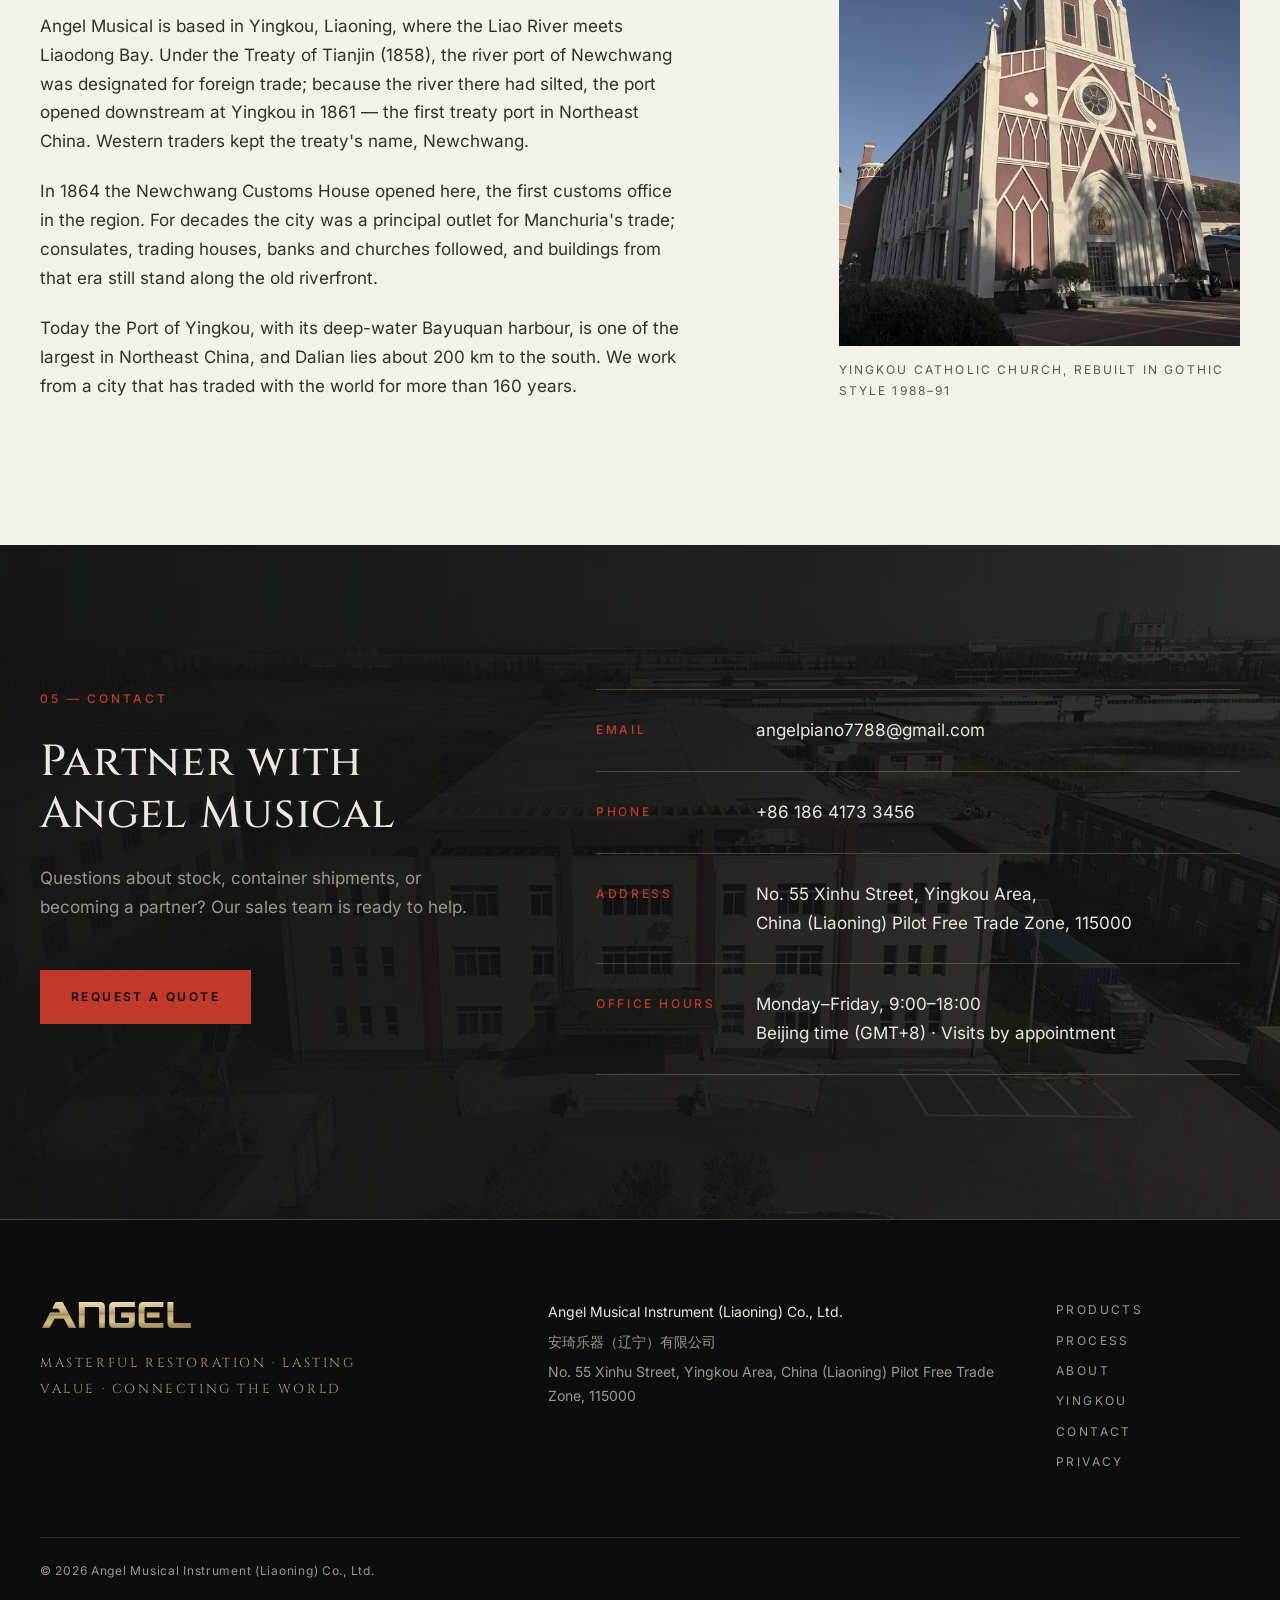
==== commit e2e3d822: "Oct 23 update 3: wholesale positioning, quote button, gold slogan, hero tagline, FOB/CIF Co-authored" ====
--- a/index.html
+++ b/index.html
@@ -19,9 +19,9 @@
   <meta name="viewport" content="width=device-width, initial-scale=1">
 
   <!-- 浏览器标签页标题 + 搜索引擎显示的标题 -->
-  <title>Angel Musical — Rebuilt Japanese Pianos for the Trade</title>
+  <title>Angel Musical | Wholesale Supplier of Refurbished Japanese Pianos</title>
   <!-- 搜索引擎结果里显示的简介（用的是现网站和资料表里的真实文案） -->
-  <meta name="description" content="Angel Musical supplies rebuilt Japanese pianos to piano shops, dealers, and distributors in more than 10 countries. Trade only.">
+  <meta name="description" content="Angel Musical supplies rebuilt Japanese pianos to piano shops, dealers, and distributors in more than 10 countries.">
 
   <!-- 多语言版本声明（hreflang）：告诉搜索引擎这三个页面是同一内容的不同语言版本。
        x-default = 默认版本（英文）。注意：angelmusical.com 域名还没绑定到新网站，绑定后即生效 -->
@@ -91,10 +91,12 @@
     <section class="hero">
       <div class="container hero-inner">
         <!-- 小标题（资料表首页文案） -->
-        <p class="eyebrow">Consistent Quality. Professional Piano Supply.</p>
+        <p class="eyebrow">REFURBISHED PIANO SUPPLIER</p>
+        <!-- 推广语：紧跟在小标题下面，左边和小标题文字对齐 -->
+        <p class="hero-promo">A trusted name in refurbished Japanese pianos, from Yingkou/Dalian to the world.</p>
 
         <!-- 主标题：整页唯一的 h1，搜索引擎最看重 -->
-        <h1 class="hero-title">Rebuilt Japanese Pianos.<br>Trade Only.</h1>
+        <h1 class="hero-title">Rebuilt Japanese Pianos.<br>Wholesale Supplier.</h1>
 
         <!-- 副标题（现网站 About 页文案） -->
         <p class="hero-lead">
@@ -104,7 +106,7 @@
 
         <!-- 两个按钮：都跳到页面底部的联系区 -->
         <div class="button-row">
-          <a class="btn btn-gold" href="#contact">Request Stock List</a>
+          <a class="btn btn-gold" href="#contact">Request a Quote</a>
           <a class="btn btn-ghost" href="#contact">Work With Us</a>
         </div>
       </div>
@@ -128,7 +130,7 @@
 
         <div class="section-head">
           <p class="section-no">01 — Who we are</p>
-          <h2 class="section-title">A trade-only supplier.<br>Not a retailer.</h2>
+          <h2 class="section-title">Supplying dealers worldwide<br>with refurbished Japanese pianos.</h2>
         </div>
 
         <div class="prose">
@@ -290,7 +292,7 @@
             </li>
             <li>
               <h3>Container loading &amp; export</h3>
-              <p>Refurbished pianos are professionally packed into ocean containers and shipped from the Port of Dalian to partners worldwide.</p>
+              <p>Refurbished pianos are professionally packed into ocean containers and shipped from the Port of Dalian to partners worldwide. We can quote FOB Dalian or CIF to your destination port.</p>
             </li>
           </ol>
 
@@ -340,10 +342,7 @@
         <div class="craft-text">
           <p class="section-no">On the workshop floor</p>
           <h2 class="section-title">Real footage from<br>the workshop floor.</h2>
-          <p class="section-intro">
-            Filmed on site in our indoor workshop, this is one continuous, unedited take:
-            open upright pianos and a technician going about the day's work.
-          </p>
+          <!-- 2026-10-23：按要求删掉了这里的说明段落，只保留小标题和大标题 -->
         </div>
 
         <figure class="craft-media">
@@ -620,7 +619,7 @@
             </p>
             <p>
               In 1864 the Newchwang Customs House opened here, the first customs office in the
-              region. For decades the city was a principal outlet for the trade of Manchuria;
+              region. For decades the city was a principal outlet for Manchuria's trade;
               consulates, trading houses, banks and churches followed, and buildings from that
               era still stand along the old riverfront.
             </p>
@@ -660,7 +659,7 @@
             Our sales team is ready to help.
           </p>
           <!-- TODO：邮箱确认后，把 mailto: 后面的地址改成真实邮箱 -->
-          <a class="btn btn-gold" href="mailto:angelpiano7788@gmail.com?subject=Stock%20list%20request">Request Stock List</a>
+          <a class="btn btn-gold" href="mailto:angelpiano7788@gmail.com?subject=Quote%20request">Request a Quote</a>
         </div>
 
         <!-- 联系方式列表：<dl> 是"名称—内容"成对的列表 -->
--- a/css/style.css
+++ b/css/style.css
@@ -317,6 +317,27 @@
   background: var(--gold);
 }
 
+/* 首屏推广语（2026-10-23 新增）：在小标题正下方。
+   负的上边距 = 让它和小标题靠得更近，像一组；左边留出金线的宽度，和小标题文字对齐 */
+.eyebrow + .hero-promo { margin-top: -18px; }
+.hero-promo {
+  margin-bottom: 32px;
+  padding-left: 66px;          /* 48px 金线 + 18px 间距 */
+  max-width: 720px;           /* 宽一点：英文推广语在电脑上一行放得下，不会剩一个词孤零零换行 */
+  font-size: 1.0625rem;
+  line-height: 1.6;
+  letter-spacing: 0.01em;
+  color: rgba(244, 241, 234, 0.9);
+  text-wrap: balance;          /* 两行长度尽量平均，避免最后一行只剩一两个字 */
+}
+
+/* 关于我们的英文标题比较长，字号小一点，免得一行只放得下一个词 */
+:lang(en) #about .section-title { font-size: clamp(1.75rem, 2.5vw, 2.25rem); }
+/* 日文标题第二行“中古の日本製ピアノを”要一行放下，字号也稍微小一点 */
+:lang(ja) #about .section-title { font-size: clamp(1.75rem, 2.6vw, 2.375rem); }
+
+/* .nw = no wrap：标题里一组词不从中间断开（中文/日文首屏标题用，手机上只在圆点后换行） */
+.nw { white-space: nowrap; }
 .hero-title {
   font-family: var(--font-display);
   font-weight: 500;
@@ -345,11 +366,11 @@
 }
 .tagline-band p {
   font-family: var(--font-display);
-  font-size: 0.875rem;
+  font-size: 1.0625rem;        /* 2026-10-23：原来 0.875rem，放大约 21% */
   font-weight: 500;
   letter-spacing: 0.32em;
   text-transform: uppercase;
-  color: var(--gold);
+  color: var(--gold-light);    /* 口号改用钛金色（和 Logo、当前导航同一种金），不再用红色 */
 }
 .tagline-band span { margin: 0 0.6em; color: var(--gold-deep); }
 
@@ -643,10 +664,10 @@
 .footer-tagline {
   margin-top: 20px;
   font-family: var(--font-display);
-  font-size: 0.6875rem;
+  font-size: 0.8125rem;        /* 2026-10-23：原来 0.6875rem，放大约 18% */
   letter-spacing: 0.2em;
   text-transform: uppercase;
-  color: var(--gold);
+  color: var(--gold-light);    /* 页脚口号也用钛金色 */
   opacity: .8;
   max-width: 360px;
   line-height: 2;
@@ -924,11 +945,13 @@
   }
   .eyebrow { align-items: flex-start; gap: 14px; }
   .eyebrow::before { width: 24px; margin-top: 0.7em; flex-shrink: 0; }
+  .hero-promo { padding-left: 38px; font-size: 0.9375rem; margin-bottom: 28px; }   /* 手机：24px 金线 + 14px 间距 */
+  .eyebrow + .hero-promo { margin-top: -16px; }
   .hero-lead { font-size: 1rem; margin: 24px 0 36px; }
   .button-row .btn { flex: 1 1 100%; text-align: center; }   /* 按钮占满一行，好点 */
 
   .tagline-band { padding: 26px 0; }
-  .tagline-band p { font-size: 0.75rem; letter-spacing: 0.22em; line-height: 2.2; }
+  .tagline-band p { font-size: 0.9375rem; letter-spacing: 0.22em; line-height: 2.2; }   /* 手机：原 0.75rem，放大 25% */
   .tagline-band span { display: block; height: 0; overflow: hidden; }  /* 手机上口号分三行，隐藏圆点 */
 
   .wide-photo { margin-top: 64px; }
